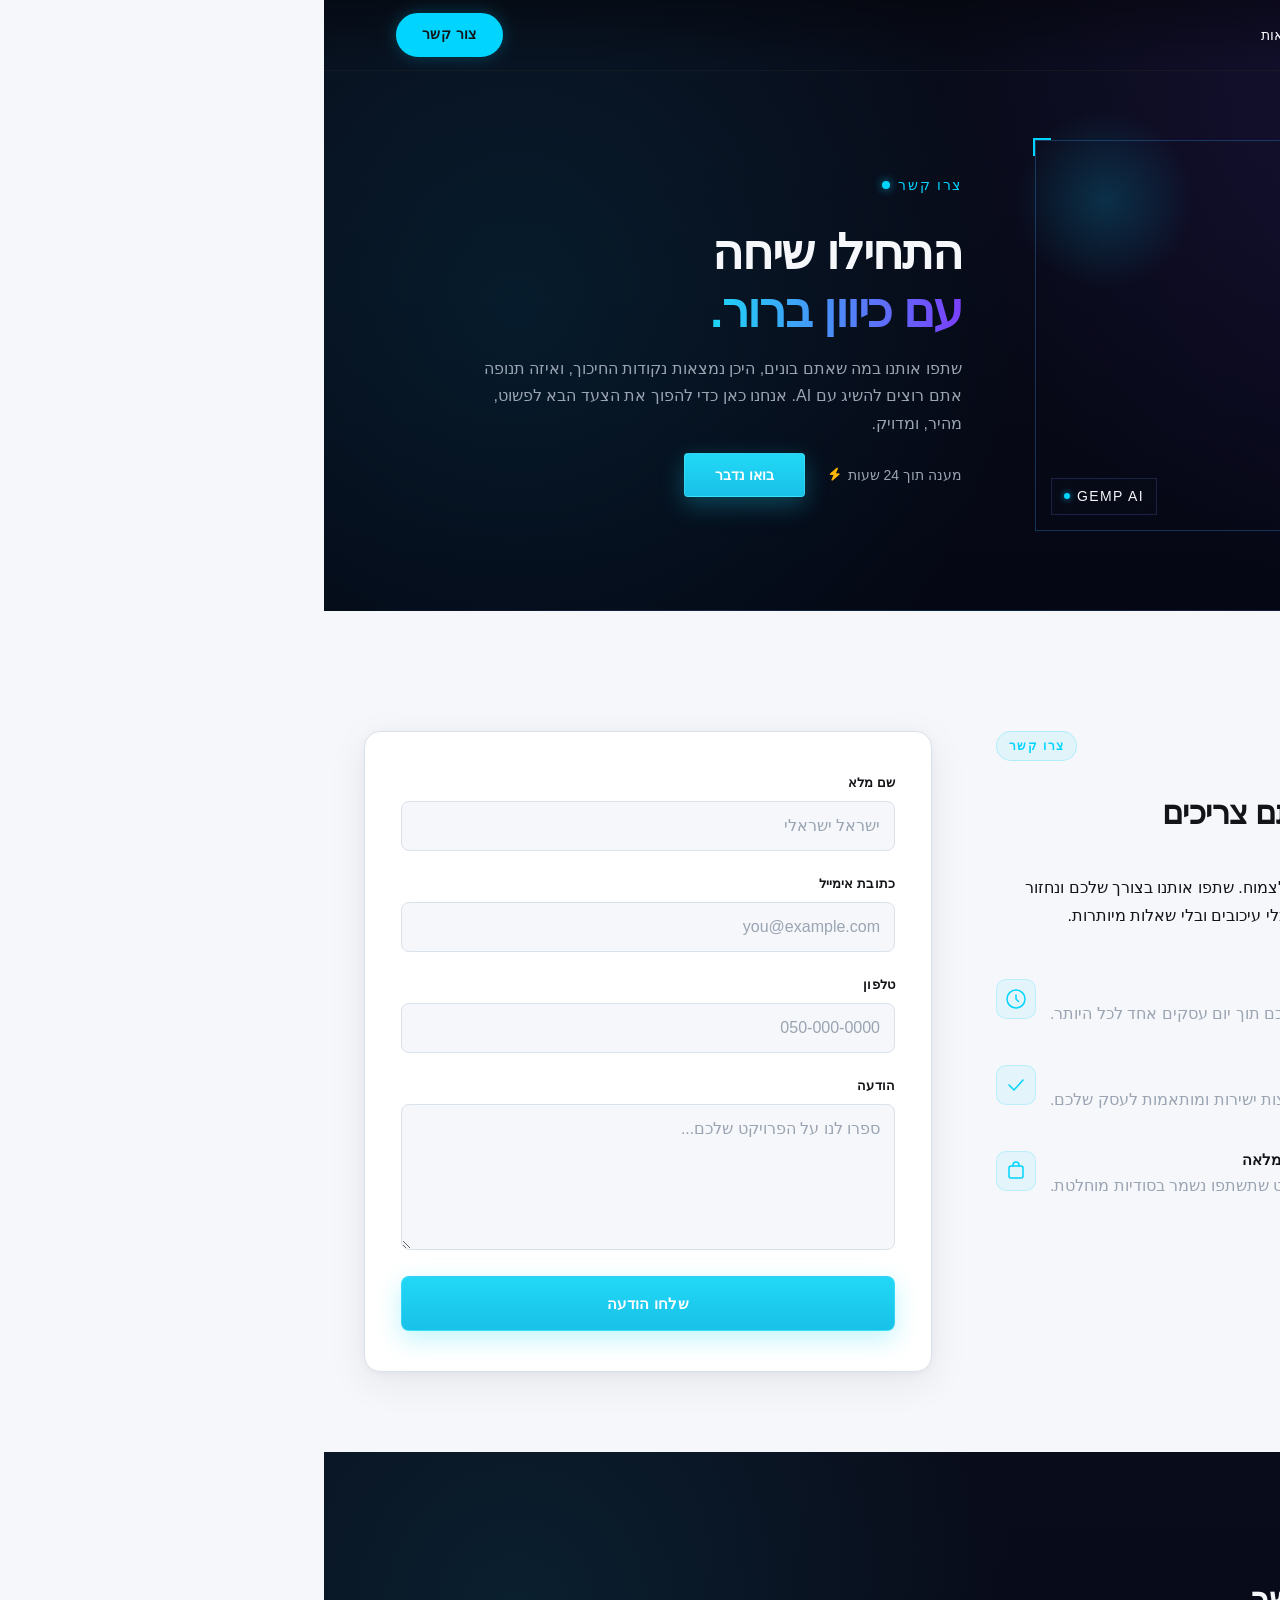
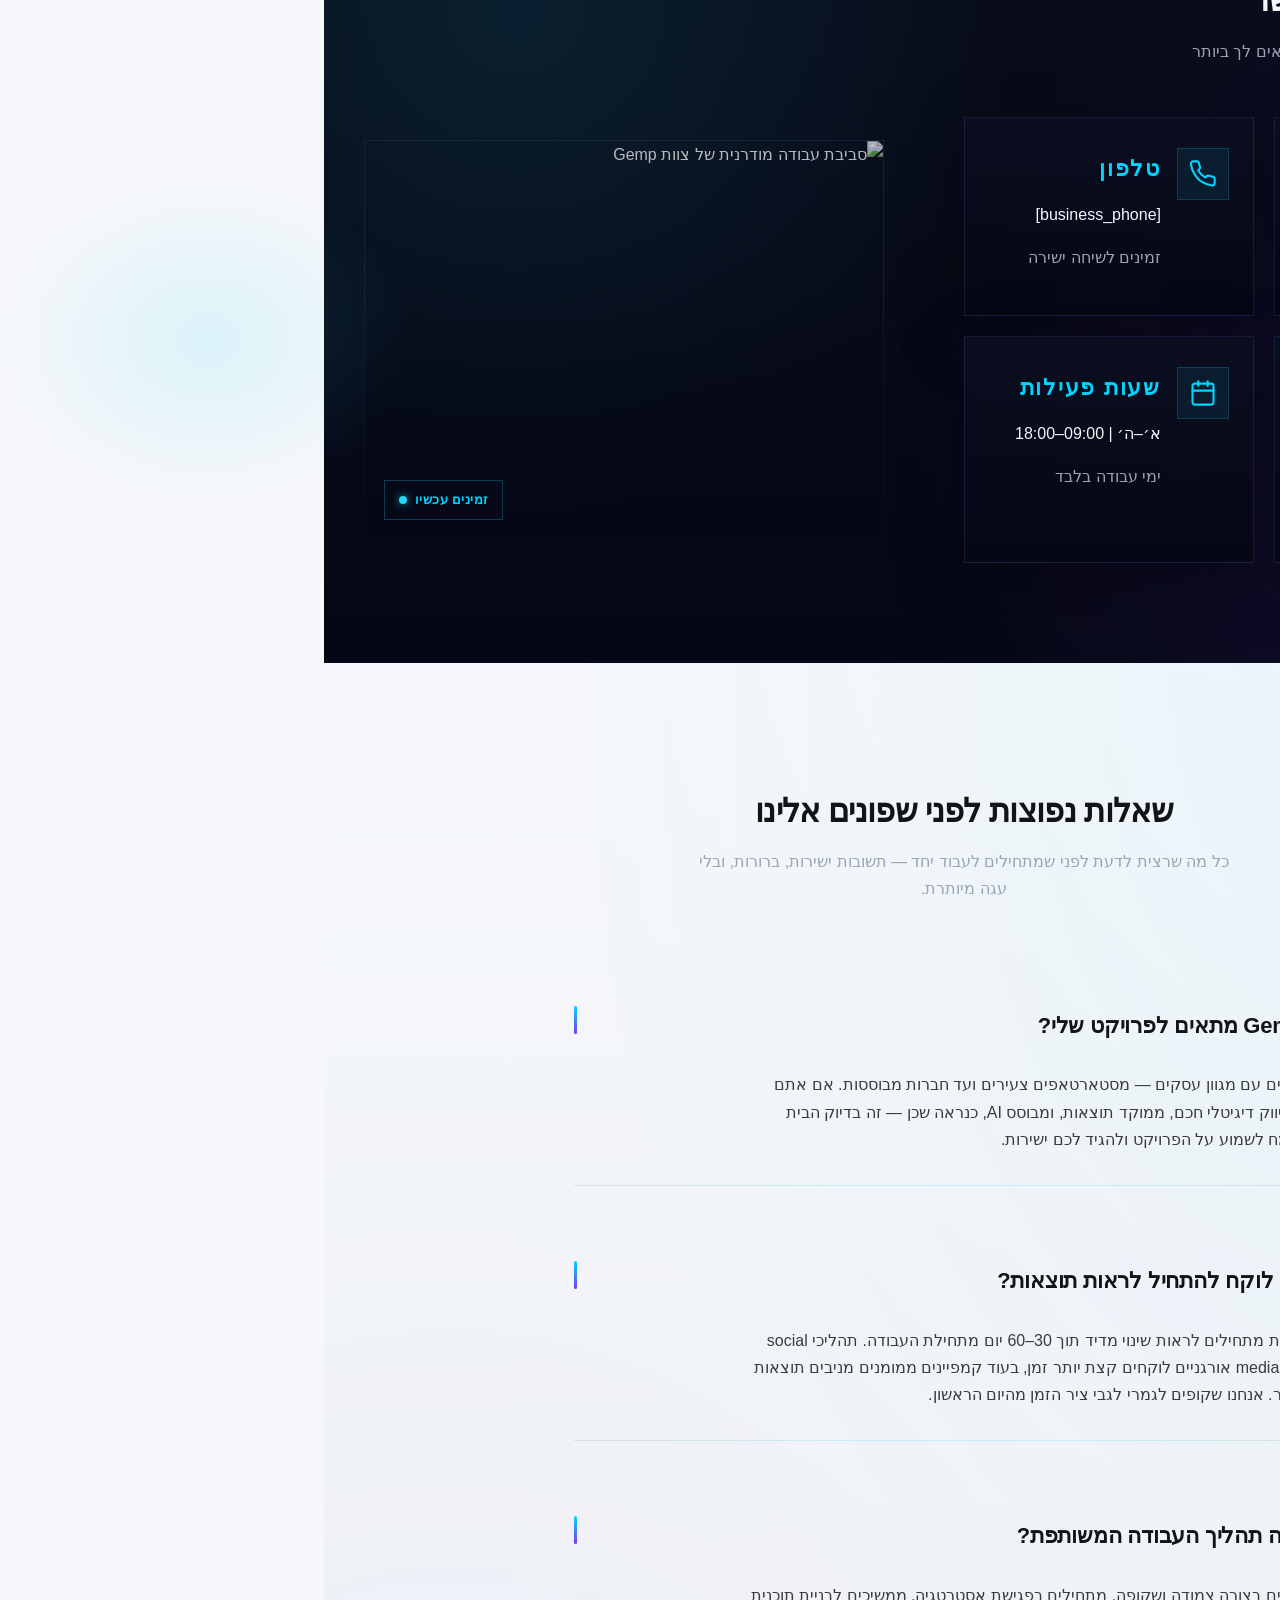
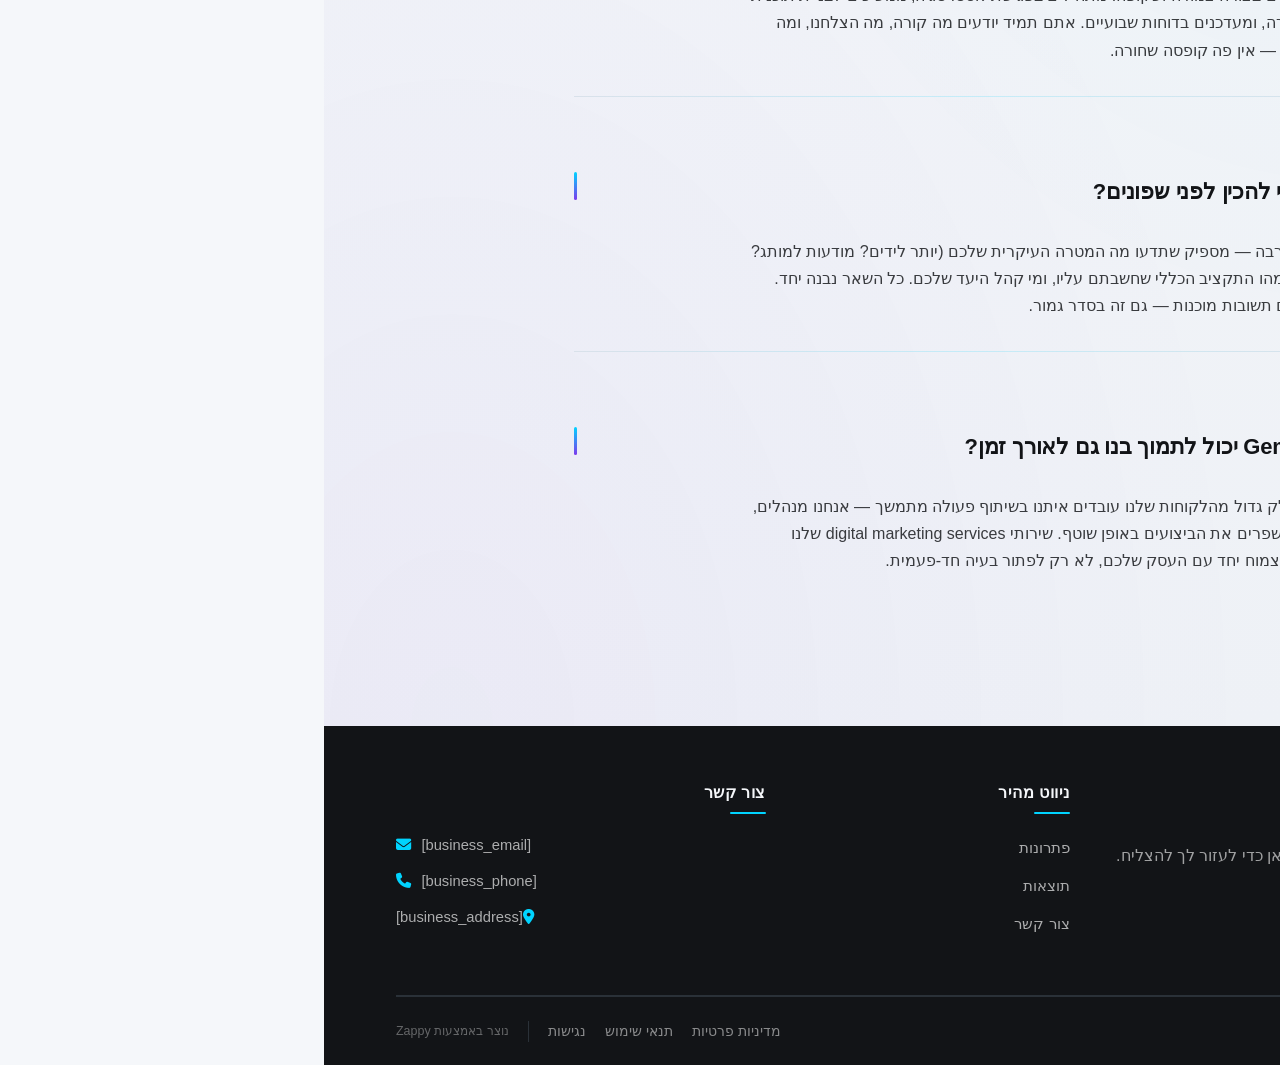
==== contact.html @ b0351bdf "Background sync: Progressive GitHub Sync" ====
<!DOCTYPE html>
<html lang="he" dir="rtl">
<head>
    <meta charset="UTF-8">
    <meta name="viewport" content="width=device-width, initial-scale=1.0">
    <meta name="robots" content="index, follow">
    <title>בוא נבנה את ההצלחה שלך ביחד — Gemp</title>
    <meta name="description" content="מוכן להפוך את העסק שלך למותג מוביל? צוות המומחים של Gemp בתחום ה-digital marketing services מחכה לך. שלח לנו הודעה עכשיו וקבל ייעוץ ראשוני חינם תוך 24 שעות!">
    <meta name="keywords" content="digital marketing services, Gemp, ייעוץ שיווק דיגיטלי, סוכנות שיווק, צור קשר">
    
    <!-- Zappy Analytics -->
<script>
(function() {
  'use strict';
  
  // Configuration
  var config = {
    websiteId: 'f76ef1a0-6484-4970-99b6-32717dad3d3b',
    apiUrl: 'https://api.zappy5.com/api/analytics/track',
    sessionDuration: 30 * 60 * 1000, // 30 minutes
    visitorDuration: 30 * 24 * 60 * 60 * 1000, // 30 days
    trackPageViews: true,
    trackClicks: true,
    trackFormSubmissions: true
  };
  
  // Generate or retrieve persistent visitor ID (30 days)
  function getVisitorId() {
    var visitorKey = 'zappy_visitor_' + config.websiteId;
    var visitor = null;
    
    try {
      visitor = localStorage.getItem(visitorKey);
      if (visitor) {
        var visitorData = JSON.parse(visitor);
        var now = Date.now();
        
        // Check if visitor ID is still valid (30 days)
        if (now - visitorData.created < config.visitorDuration) {
          // Update last seen timestamp
          visitorData.lastSeen = now;
          localStorage.setItem(visitorKey, JSON.stringify(visitorData));
          return visitorData.id;
        }
      }
    } catch (e) {
      console.warn('Zappy Analytics: LocalStorage not available');
    }
    
    // Generate new visitor ID
    var newVisitorId = 'zv_' + Date.now() + '_' + Math.random().toString(36).substr(2, 9);
    
    try {
      localStorage.setItem(visitorKey, JSON.stringify({
        id: newVisitorId,
        created: Date.now(),
        lastSeen: Date.now()
      }));
    } catch (e) {
      // Continue without local storage
    }
    
    return newVisitorId;
  }
  
  // Generate or retrieve session ID (30 minutes)
  function getSessionId() {
    var sessionKey = 'zappy_session_' + config.websiteId;
    var session = null;
    
    try {
      session = sessionStorage.getItem(sessionKey);
      if (session) {
        var sessionData = JSON.parse(session);
        var now = Date.now();
        
        // Check if session is still valid
        if (now - sessionData.timestamp < config.sessionDuration) {
          // Update timestamp
          sessionData.timestamp = now;
          sessionStorage.setItem(sessionKey, JSON.stringify(sessionData));
          return sessionData.id;
        }
      }
    } catch (e) {
      console.warn('Zappy Analytics: SessionStorage not available');
    }
    
    // Generate new session ID
    var newSessionId = 'zs_' + Date.now() + '_' + Math.random().toString(36).substr(2, 9);
    
    try {
      sessionStorage.setItem(sessionKey, JSON.stringify({
        id: newSessionId,
        timestamp: Date.now()
      }));
    } catch (e) {
      // Continue without session storage
    }
    
    return newSessionId;
  }
  
  var visitorId = getVisitorId();
  var sessionId = getSessionId();
  
  // Track an event
  function trackEvent(eventType, data) {
    data = data || {};
    
    var eventData = {
      website_id: config.websiteId,
      event_type: eventType,
      page_path: window.location.pathname,
      referrer: document.referrer || 'direct',
      visitor_id: visitorId,
      session_id: sessionId,
      metadata: data
    };
    
    // Use sendBeacon if available (better for page unload events)
    if (navigator.sendBeacon) {
      var blob = new Blob([JSON.stringify(eventData)], { type: 'application/json' });
      navigator.sendBeacon(config.apiUrl, blob);
    } else {
      // Fallback to fetch
      fetch(config.apiUrl, {
        method: 'POST',
        headers: {
          'Content-Type': 'application/json'
        },
        body: JSON.stringify(eventData),
        keepalive: true
      }).catch(function(error) {
        console.warn('Zappy Analytics: Failed to track event', error);
      });
    }
  }
  
  // Track page view
  if (config.trackPageViews) {
    trackEvent('pageview', {
      title: document.title,
      url: window.location.href
    });
  }
  
  // Track clicks on important elements
  if (config.trackClicks) {
    document.addEventListener('click', function(e) {
      var target = e.target;
      
      // Track button clicks (counted as actions)
      if (target.tagName === 'BUTTON' || target.closest('button')) {
        var button = target.tagName === 'BUTTON' ? target : target.closest('button');
        trackEvent('click', {
          element: 'button',
          text: button.textContent.trim().substring(0, 100),
          id: button.id || null,
          class: button.className || null
        });
      }
      
      // Track link clicks (navigation - not counted as actions)
      else if (target.tagName === 'A' || target.closest('a')) {
        var link = target.tagName === 'A' ? target : target.closest('a');
        trackEvent('navigation', {
          element: 'link',
          text: link.textContent.trim().substring(0, 100),
          href: link.href,
          external: link.hostname !== window.location.hostname
        });
      }
    }, true);
  }
  
  // Track form submissions
  if (config.trackFormSubmissions) {
    document.addEventListener('submit', function(e) {
      var form = e.target;
      
      trackEvent('form_submit', {
        form_id: form.id || null,
        form_name: form.name || null,
        form_action: form.action || null,
        form_method: form.method || 'GET'
      });
    }, true);
  }
  
  // Track time on page (send on page unload)
  var pageLoadTime = Date.now();
  
  window.addEventListener('beforeunload', function() {
    var timeOnPage = Math.floor((Date.now() - pageLoadTime) / 1000); // in seconds
    
    trackEvent('page_unload', {
      time_on_page: timeOnPage,
      page_path: window.location.pathname
    });
  });
  
  // Expose tracking function globally for custom events
  window.zappyAnalytics = {
    track: trackEvent,
    getVisitorId: function() { return visitorId; },
    getSessionId: function() { return sessionId; }
  };
  
})();
</script>
<!-- End Zappy Analytics -->
    <meta property="og:title" content="בוא נבנה את ההצלחה שלך ביחד — Gemp">
  <meta property="og:description" content="מוכן להפוך את העסק שלך למותג מוביל? צוות המומחים של Gemp בתחום ה-digital marketing services מחכה לך. שלח לנו הודעה עכשיו וקבל ייעוץ ראשוני חינם תוך 24 שעות!">
  <meta property="og:type" content="website">
  <meta property="og:locale" content="he_IL">
  
  <meta name="twitter:card" content="summary_large_image">
  <meta name="twitter:title" content="בוא נבנה את ההצלחה שלך ביחד — Gemp">
  <meta name="twitter:description" content="מוכן להפוך את העסק שלך למותג מוביל? צוות המומחים של Gemp בתחום ה-digital marketing services מחכה לך. שלח לנו הודעה עכשיו וקבל ייעוץ ראשוני חינם תוך 24 שעות!">
  
  <link rel="stylesheet" href="https://cdnjs.cloudflare.com/ajax/libs/font-awesome/6.4.0/css/all.min.css">

    <!-- Favicons -->
    <link rel="icon" type="image/x-icon" href="/assets/favicon.ico">
    <link rel="icon" type="image/png" sizes="16x16" href="/assets/favicon-16x16.png">
    <link rel="icon" type="image/png" sizes="32x32" href="/assets/favicon-32x32.png">
    <link rel="icon" type="image/png" sizes="48x48" href="/assets/favicon-48x48.png">
    <link rel="icon" type="image/png" sizes="192x192" href="/assets/favicon-192x192.png">
    <link rel="icon" type="image/png" sizes="512x512" href="/assets/favicon-512x512.png">
    <link rel="apple-touch-icon" href="/assets/apple-touch-icon.png">
    <!-- Cookie Consent -->
    <link rel="stylesheet" href="https://cdn.jsdelivr.net/npm/vanilla-cookieconsent@3/dist/cookieconsent.css" />
    <script src="https://cdn.jsdelivr.net/npm/vanilla-cookieconsent@3/dist/cookieconsent.umd.js"></script>
    <!-- Mickidum Accessibility Toolbar -->
    <script src="https://cdn.jsdelivr.net/gh/mickidum/acc_toolbar/acctoolbar/acctoolbar.min.js"></script>
    <link rel="stylesheet" href="/styles.css">

    <style id="zappy-dropdown-submenu-styles">
      /* ========== DESKTOP DROPDOWN SUBMENU STYLES ========== */
      /* Base styles for dropdown submenus - parent must be positioned */
      .nav-menu li:has(.sub-menu), nav li:has(.sub-menu), .navbar li:has(.sub-menu), #navMenu li:has(.sub-menu) { position: relative; }
      /* Submenu base - hidden by default */
      .nav-menu .sub-menu, nav .sub-menu, .navbar .sub-menu, #navMenu .sub-menu { display: block !important; position: absolute !important; top: 100%; left: 0; min-width: 220px; background: white; border-radius: 8px; box-shadow: 0 8px 25px rgba(0,0,0,0.15); padding: 8px 0; opacity: 0; visibility: hidden; transform: translateY(10px); transition: all 0.3s ease; z-index: 1000; list-style: none; pointer-events: none; }
      /* CRITICAL: Desktop hover styles to show dropdown */
      .nav-menu li:hover > .sub-menu, nav li:hover > .sub-menu, .navbar li:hover > .sub-menu, #navMenu li:hover > .sub-menu { opacity: 1 !important; visibility: visible !important; transform: translateY(0) !important; pointer-events: auto !important; }
      /* Submenu item styling */
      .sub-menu li { list-style: none; margin: 0; padding: 0; }
      .sub-menu a { display: block !important; padding: 10px 16px !important; color: var(--text-dark, #333) !important; font-weight: 500; text-decoration: none; white-space: nowrap; transition: background-color 0.2s; }
      .sub-menu a:hover { background-color: #f5f5f5; }
      /* RTL (Hebrew/Arabic) dropdown positioning */
      [dir="rtl"] .nav-menu .sub-menu, [dir="rtl"] nav .sub-menu, [dir="rtl"] .navbar .sub-menu, html[lang="he"] .nav-menu .sub-menu, html[lang="he"] nav .sub-menu, html[lang="he"] .navbar .sub-menu, html[lang="ar"] .nav-menu .sub-menu, html[lang="ar"] nav .sub-menu, html[lang="ar"] .navbar .sub-menu { left: auto !important; right: 0 !important; }
      /* Hide empty dropdown menus */
      .sub-menu:empty, .sub-menu:not(:has(li:not(.zappy-hidden-menu-item))), .sub-menu:not(:has(li)) { display: none !important; opacity: 0 !important; visibility: hidden !important; pointer-events: none !important; }
      /* Desktop: show submenu on Menu Group hover */
      li:has(.menu-group-title):hover > .sub-menu { opacity: 1 !important; visibility: visible !important; transform: translateY(0) !important; pointer-events: auto !important; }
      /* Menu Group title styling */
      .nav-menu > li > .menu-group-title, #navMenu > li > .menu-group-title { display: inline-block; padding: 0.5rem 1rem; cursor: default; user-select: none; }
      
      /* ========== MOBILE SUBMENU STYLES ========== */
      @media (max-width: 768px) {
        .nav-menu .sub-menu, nav .sub-menu, .navbar .sub-menu, #navMenu .sub-menu { position: static !important; transform: none !important; box-shadow: none !important; background: transparent !important; max-height: 0; overflow: hidden; opacity: 0; visibility: hidden; transition: max-height 0.3s ease, opacity 0.3s ease; padding: 0 !important; border-radius: 0 !important; }
        .sub-menu.mobile-expanded { max-height: 500px !important; opacity: 1 !important; visibility: visible !important; padding: 8px 0 8px 16px !important; }
        [dir="rtl"] .sub-menu.mobile-expanded, html[lang="he"] .sub-menu.mobile-expanded { padding: 8px 16px 8px 0 !important; }
        /* Disable hover behavior on mobile */
        .nav-menu li:hover > .sub-menu, nav li:hover > .sub-menu, .navbar li:hover > .sub-menu, #navMenu li:hover > .sub-menu { opacity: 0; visibility: hidden; pointer-events: none; }
        .nav-menu li > .sub-menu.mobile-expanded, nav li > .sub-menu.mobile-expanded, .navbar li > .sub-menu.mobile-expanded, #navMenu li > .sub-menu.mobile-expanded { opacity: 1 !important; visibility: visible !important; pointer-events: auto !important; }
        .nav-menu li:has(.sub-menu), nav li:has(.sub-menu), .navbar li:has(.sub-menu), #navMenu li:has(.sub-menu) { display: flex !important; flex-wrap: wrap !important; align-items: center !important; position: relative !important; min-height: 44px !important; }
        .nav-menu li:has(.sub-menu) > a, nav li:has(.sub-menu) > a, .navbar li:has(.sub-menu) > a, #navMenu li:has(.sub-menu) > a { flex: 1 !important; min-width: 0 !important; }
        .nav-menu li:has(.sub-menu) > .menu-group-title, nav li:has(.sub-menu) > .menu-group-title, .navbar li:has(.sub-menu) > .menu-group-title, #navMenu li:has(.sub-menu) > .menu-group-title { flex: 1 !important; min-width: 0 !important; padding: 0 !important; line-height: inherit !important; }
        .nav-menu li:has(.sub-menu) > .sub-menu, nav li:has(.sub-menu) > .sub-menu, .navbar li:has(.sub-menu) > .sub-menu, #navMenu li:has(.sub-menu) > .sub-menu { flex-basis: 100% !important; width: 100% !important; }
        .nav-menu li:has(.sub-menu) > a [class*="chevron"], .nav-menu li:has(.sub-menu) > a [class*="arrow"], .nav-menu li:has(.sub-menu) > a .fa-chevron-down, .nav-menu li:has(.sub-menu) > a .fa-angle-down, nav li:has(.sub-menu) > a [class*="chevron"], nav li:has(.sub-menu) > a [class*="arrow"], #navMenu li:has(.sub-menu) > a [class*="chevron"], #navMenu li:has(.sub-menu) > a [class*="arrow"] { display: none !important; visibility: hidden !important; }
        .mobile-submenu-toggle { display: flex !important; align-items: center !important; justify-content: center !important; width: 44px !important; height: auto !important; background: transparent !important; border: none !important; cursor: pointer !important; color: var(--text-light) !important; position: static !important; flex-shrink: 0 !important; align-self: stretch !important; z-index: 2 !important; padding: 0 !important; margin: 0 !important; }
        .mobile-submenu-toggle::after { content: '' !important; width: 0 !important; height: 0 !important; border-left: 6px solid transparent !important; border-right: 6px solid transparent !important; border-top: 7px solid currentColor !important; transition: transform 0.3s ease !important; }
        .mobile-submenu-toggle.expanded::after { transform: rotate(180deg) !important; }
        .sub-menu a { padding: 10px 0 !important; display: block !important; color: var(--text-light) !important; }
        .navbar .sub-menu li a, nav.navbar .sub-menu li a, .zappy-products-dropdown .sub-menu a { color: var(--text-light) !important; }
      }
      @media (min-width: 769px) { .mobile-submenu-toggle { display: none !important; } }
    </style>

    <style id="mobile-lang-menu-deployed-css">
    @media (max-width: 768px) {
      .lang-switcher,
      .nav-cta-container .lang-switcher,
      .nav-container .lang-switcher,
      .navbar .lang-switcher,
      .navbar .nav-cta-container .lang-switcher,
      .nav-icons-left .lang-switcher,
      .nav-ecommerce-icons .lang-switcher { display: none !important; }
      .mobile-lang-menu { width: 100%; border-top: 1px solid rgba(128,128,128,0.2); padding: 8px 0 0 0; margin-top: 8px; }
      .mobile-lang-toggle { display: flex !important; align-items: center; justify-content: space-between; width: 100%; padding: 12px 16px; background: none; border: none; cursor: pointer; font-size: 15px; color: inherit; font-family: inherit; }
      .mobile-lang-toggle::after { content: ''; display: inline-block; width: 8px; height: 8px; border-right: 2px solid currentColor; border-bottom: 2px solid currentColor; transform: rotate(45deg); transition: transform 0.3s ease; margin-left: 8px; }
      .mobile-lang-toggle.expanded::after { transform: rotate(-135deg); }
      .mobile-lang-options { max-height: 0; overflow: hidden; transition: max-height 0.3s ease; }
      .mobile-lang-options.expanded { max-height: 300px; }
      .mobile-lang-option { display: flex !important; align-items: center; gap: 10px; padding: 10px 24px; text-decoration: none; color: inherit; font-size: 14px; font-family: inherit; }
      .mobile-lang-option:hover { background: rgba(128,128,128,0.1); }
      .mobile-lang-option.active { font-weight: 600; opacity: 0.7; pointer-events: none; }
      .mobile-lang-option img { width: 20px; height: 20px; border-radius: 50%; }
    }
    @media (min-width: 769px) {
      .mobile-lang-menu { display: none !important; }
    }
    </style>

    <style id="zappy-widget-visibility">
      #mic-access-tool-general-button, .mic-access-tool-general-button,
      #mic-init-access-tool .mic-access-tool-general-button, #mic-init-access-tool #mic-access-tool-general-button,
      ._access-icon, #mic-access-tool-box, .mic-access-tool-box,
      #mic-init-access-tool #mic-access-tool-box, div[id*="mic-access-tool-box"], ._access-menu {
        display: none !important; visibility: hidden !important; opacity: 0 !important; pointer-events: none !important;
      }
    </style>
</head>
<body>

  <nav class="navbar" dir="rtl">
  <button class="mobile-toggle" id="mobileToggle" aria-label="Menu">
    <svg class="hamburger-icon" width="24" height="24" viewBox="0 0 24 24" fill="none">
      <path d="M3 12h18M3 6h18M3 18h18" stroke="currentColor" stroke-width="2" stroke-linecap="round"></path>
    </svg>
    <svg class="close-icon" width="24" height="24" viewBox="0 0 24 24" fill="none" style="display: none;">
      <path d="M18 6L6 18M6 6l12 12" stroke="currentColor" stroke-width="2" stroke-linecap="round"></path>
    </svg>
  </button>

  <button class="phone-header-btn" data-phone="[business_phone]" aria-label="Call">
    <svg width="20" height="20" viewBox="0 0 24 24" fill="currentColor">
      <path d="M22 16.92v3a2 2 0 0 1-2.18 2 19.79 19.79 0 0 1-8.63-3.07 19.5 19.5 0 0 1-6-6 19.79 19.79 0 0 1-3.07-8.67A2 2 0 0 1 4.11 2h3a2 2 0 0 1 2 1.72 12.84 12.84 0 0 0 .7 2.81 2 2 0 0 1-.45 2.11L8.09 9.91a16 16 0 0 0 6 6l1.27-1.27a2 2 0 0 1 2.11-.45 12.84 12.84 0 0 0 2.81.7A2 2 0 0 1 22 16.92z"></path>
    </svg>
  </button>

  <div class="nav-container">
    <div class="nav-right-group"><div class="nav-brand">
      <a href="/" class="logo-link">
        <img src="/assets/business-logo.webp" alt="Gemp" class="logo" />
      </a>
    </div><ul class="nav-menu" id="navMenu"><li><a href="/solutions">פתרונות</a></li><li><a href="/results">תוצאות</a></li></ul></div>

    

    <div class="nav-cta-container">
      <a href="/contact" class="nav-cta-btn">צור קשר</a>
    </div>
  </div>
</nav>
<script>

// Navbar Mobile Menu Toggle and Contrast Fix
(function() {
  // Use 'load' event instead of 'DOMContentLoaded' to ensure we run AFTER all other scripts
  window.addEventListener('load', function() {
    
    // FIX MOBILE BUTTON CONTRAST
    // Detect navbar background color and apply contrasting color to mobile buttons
    const navbar = document.querySelector('.navbar, nav, header');
    if (!navbar) {
      console.log('[Navbar] Navbar element not found');
      return;
    }
    
    // DECLARE VARIABLES EARLY to avoid Temporal Dead Zone errors
    // These are used in multiple places below
    let mobileToggle = document.getElementById('mobileToggle') ||
                       document.querySelector('.mobile-toggle') ||
                       document.querySelector('.hamburger') ||
                       document.querySelector('.hamburger-menu') ||
                       document.querySelector('.menu-toggle') ||
                       document.querySelector('.burger-menu') ||
                       document.querySelector('[aria-label="Menu"]') ||
                       document.querySelector('[aria-label="תפריט"]');
    
    const phoneBtn = document.querySelector('.phone-header-btn');
    
    const computedStyle = window.getComputedStyle(navbar);
    let bgColor = computedStyle.backgroundColor;
    
    console.log('[Navbar] Initial navbar background:', bgColor);
    
    // Check if background is transparent or rgba with 0 alpha
    const isTransparent = bgColor === 'transparent' || 
                         bgColor === 'rgba(0, 0, 0, 0)' ||
                         (bgColor.startsWith('rgba') && bgColor.includes(', 0)'));
    
    if (isTransparent) {
      // Check for background-image or gradient
      const bgImage = computedStyle.backgroundImage;
      if (bgImage && bgImage !== 'none') {
        console.log('[Navbar] Navbar has background image/gradient, using dark text');
        bgColor = 'rgb(240, 240, 240)'; // Assume light background
      } else {
        // Transparent navbar - check body background
        const bodyBg = window.getComputedStyle(document.body).backgroundColor;
        console.log('[Navbar] Navbar transparent, using body background:', bodyBg);
        bgColor = bodyBg;
      }
    }
    
    // Calculate luminance to determine if background is light or dark
    const rgb = bgColor.match(/\d+/g);
    if (rgb && rgb.length >= 3) {
      const r = parseInt(rgb[0]);
      const g = parseInt(rgb[1]);
      const b = parseInt(rgb[2]);
      const luminance = (0.299 * r + 0.587 * g + 0.114 * b) / 255;
      
      // Mobile button colors are set by Claude's AI-generated CSS (same as .nav-menu a)
      // No dynamic color overrides needed - colors come from the generated navbar CSS
      console.log('[Navbar] Mobile button colors preserved from Claude CSS (luminance:', luminance.toFixed(2) + ')');
      
      // FIX ICON SIZES - Ensure SVGs are properly sized and visible
      // INJECT CRITICAL CSS TO OVERRIDE ANY CONFLICTING RULES
      const criticalCSS = document.createElement('style');
      criticalCSS.id = 'zappy-mobile-nav-fix';
      const htmlLang = document.documentElement.lang || 'en';
      const htmlDir = document.documentElement.dir || 'ltr';
      // Check both dir attribute AND lang for RTL detection
      // dir="rtl" is the most reliable indicator
      const isRTL = htmlDir === 'rtl' || htmlLang === 'he' || htmlLang === 'ar';
      
      criticalCSS.textContent = `
        /* Hide mobile buttons on desktop, show only on mobile */
        @media (min-width: 769px) {
          .mobile-toggle,
          .phone-header-btn {
            display: none !important;
          }
        }
        
        /* Show and position mobile buttons correctly on mobile */
        @media (max-width: 768px) {
          .mobile-toggle,
          .phone-header-btn {
            position: absolute !important;
            top: 50% !important;
            transform: translateY(-50%) !important;
            z-index: 1001 !important;
            display: flex !important;
            align-items: center !important;
            justify-content: center !important;
            width: 36px !important;
            height: 36px !important;
            border-radius: 50% !important;
            border: none !important;
            cursor: pointer !important;
            padding: 6px !important;
            background: none !important;
            color: var(--nav-text, var(--text-light)) !important;
          }
          
          /* LTR positioning (default): hamburger LEFT, phone RIGHT */
          html:not([dir="rtl"]):not([lang="he"]):not([lang="ar"]) .mobile-toggle,
          html[dir="ltr"] .mobile-toggle {
            left: 12px !important;
            right: auto !important;
          }
          html:not([dir="rtl"]):not([lang="he"]):not([lang="ar"]) .phone-header-btn,
          html[dir="ltr"] .phone-header-btn {
            right: 12px !important;
            left: auto !important;
          }
          
          /* RTL positioning: hamburger RIGHT, phone LEFT */
          html[dir="rtl"] .mobile-toggle,
          html[lang="he"] .mobile-toggle,
          html[lang="ar"] .mobile-toggle {
            right: 12px !important;
            left: auto !important;
          }
          html[dir="rtl"] .phone-header-btn,
          html[lang="he"] .phone-header-btn,
          html[lang="ar"] .phone-header-btn {
            left: 12px !important;
            right: auto !important;
          }
          
          /* CRITICAL: Ensure nav-container has min-height on mobile */
          /* All children are positioned absolutely/fixed on mobile, so height:auto collapses to 0 */
          .nav-container {
            min-height: 70px !important;
            position: relative !important;
          }
          
          /* Ensure SVG icons are properly sized and inherit color */
          .mobile-toggle svg,
          .phone-header-btn svg {
            width: 24px !important;
            height: 24px !important;
            /* Don't force display - let JavaScript control hamburger/close toggle */
          }
          
          /* Reset nav-cta-container on mobile - remove desktop box-shadow/padding */
          /* that creates a visible ghost box when CTA button is hidden */
          .nav-cta-container {
            box-shadow: none !important;
            padding: 0 !important;
          }
          
          /* Hide nav-cta-container entirely on mobile when there's no lang-switcher */
          /* (only the CTA button is inside, and it's hidden on mobile) */
          .nav-cta-container:not(:has(.lang-switcher)) {
            display: none !important;
          }
          
          /* CRITICAL: Prevent hero image fade gradient from bleeding over headline text */
          /* The .image-fade-gradient has bottom: -30px (extends below parent) */
          /* On mobile stacked layout, this overlaps the h1 text below the image */
          .hero-image-column {
            overflow: hidden !important;
          }
          .image-fade-gradient {
            bottom: 0 !important;
          }
          
          /* Hide desktop language switcher on mobile - hamburger menu handles it */
          /* High specificity to override stored CSS */
          .lang-switcher,
          .nav-cta-container .lang-switcher,
          .nav-container .lang-switcher,
          .navbar .lang-switcher,
          .navbar .nav-cta-container .lang-switcher {
            display: none !important;
          }
        }
      `;
      
      // Remove existing fix if present and inject new one
      const existing = document.getElementById('zappy-mobile-nav-fix');
      if (existing) existing.remove();
      document.head.appendChild(criticalCSS);
      
      console.log('[Navbar] Critical CSS injected for mobile nav positioning');
      
      // ONLY apply inline positioning styles on mobile viewport
      // On desktop, the CSS handles hiding these buttons with display: none
      // Inline styles were breaking desktop layout by overriding CSS
      const isMobileViewport = window.innerWidth <= 768;
      
      if (mobileToggle) {
        // Icon sizing applies to all viewports for consistency
        const hamburgerIcon = mobileToggle.querySelector('.hamburger-icon');
        const closeIcon = mobileToggle.querySelector('.close-icon');
        
        if (hamburgerIcon) {
          hamburgerIcon.style.setProperty('width', '24px', 'important');
          hamburgerIcon.style.setProperty('height', '24px', 'important');
          hamburgerIcon.style.setProperty('display', 'block', 'important'); // Show hamburger by default
        }
        if (closeIcon) {
          closeIcon.style.setProperty('width', '24px', 'important');
          closeIcon.style.setProperty('height', '24px', 'important');
          closeIcon.style.setProperty('display', 'none', 'important'); // Hide close icon by default
        }
        
        // ONLY set positioning inline styles on mobile
        if (isMobileViewport) {
          mobileToggle.style.setProperty('position', 'absolute', 'important');
          mobileToggle.style.setProperty('top', '50%', 'important');
          mobileToggle.style.setProperty('transform', 'translateY(-50%)', 'important');
          mobileToggle.style.setProperty('z-index', '1001', 'important');
          
          // Clear any inline left/right so CSS can take over based on html[dir]
          mobileToggle.style.removeProperty('left');
          mobileToggle.style.removeProperty('right');
          
          console.log('[Navbar] Mobile toggle positioning applied (mobile viewport)');
        } else {
          // On desktop, clear any positioning styles to let CSS handle it
          mobileToggle.style.removeProperty('position');
          mobileToggle.style.removeProperty('top');
          mobileToggle.style.removeProperty('transform');
          mobileToggle.style.removeProperty('z-index');
          mobileToggle.style.removeProperty('left');
          mobileToggle.style.removeProperty('right');
          console.log('[Navbar] Desktop viewport - cleared mobile toggle inline positioning');
        }
      }
      
      if (phoneBtn) {
        // Icon sizing applies to all viewports
        const phoneIcon = phoneBtn.querySelector('svg');
        if (phoneIcon) {
          phoneIcon.style.width = '24px';
          phoneIcon.style.height = '24px';
          phoneIcon.setAttribute('width', '24');
          phoneIcon.setAttribute('height', '24');
        }
        
        // ONLY set positioning inline styles on mobile
        if (isMobileViewport) {
          phoneBtn.style.setProperty('position', 'absolute', 'important');
          phoneBtn.style.setProperty('top', '50%', 'important');
          phoneBtn.style.setProperty('transform', 'translateY(-50%)', 'important');
          phoneBtn.style.setProperty('z-index', '1001', 'important');
          
          // Clear any inline left/right so CSS can take over based on html[dir]
          phoneBtn.style.removeProperty('left');
          phoneBtn.style.removeProperty('right');
          
          console.log('[Navbar] Phone button positioning applied (mobile viewport)');
        } else {
          // On desktop, clear any positioning styles to let CSS handle it
          phoneBtn.style.removeProperty('position');
          phoneBtn.style.removeProperty('top');
          phoneBtn.style.removeProperty('transform');
          phoneBtn.style.removeProperty('z-index');
          phoneBtn.style.removeProperty('left');
          phoneBtn.style.removeProperty('right');
          console.log('[Navbar] Desktop viewport - cleared phone button inline positioning');
        }
      }
    } else {
      console.log('[Navbar] Could not parse background color:', bgColor);
    }
    
    // MOBILE MENU TOGGLE
    // Re-query in case DOM changed (mobileToggle already declared at top of function)
    mobileToggle = document.getElementById('mobileToggle') ||
                   document.querySelector('.mobile-toggle') ||
                   document.querySelector('.hamburger') ||
                   document.querySelector('.hamburger-menu') ||
                   document.querySelector('.menu-toggle') ||
                   document.querySelector('.burger-menu') ||
                   document.querySelector('[aria-label="Menu"]') ||
                   document.querySelector('[aria-label="תפריט"]');
    
    // EXPANDED SEARCH: Find nav menu by ID or class
    const navMenu = document.getElementById('navMenu') ||
                  document.querySelector('.nav-menu') ||
                  document.querySelector('.nav-links') ||
                  document.querySelector('nav ul:not(.submenu)');
    
    if (!mobileToggle || !navMenu) {
      console.log('[Navbar] Mobile toggle or menu not found:', { toggle: !!mobileToggle, menu: !!navMenu });
      return;
    }
    
    // Ensure navMenu has ID for CSS targeting
    if (!navMenu.id) {
      navMenu.id = 'navMenu';
    }
    
    console.log('[Navbar] Initializing mobile menu...');
    
    // Remove any existing event listeners by cloning the button
    const newToggle = mobileToggle.cloneNode(true);
    mobileToggle.parentNode.replaceChild(newToggle, mobileToggle);
    
    // Toggle menu on button click - use newToggle now
    newToggle.addEventListener('click', function(e) {
      e.preventDefault();
      e.stopPropagation();
      
      const hamburgerIcon = this.querySelector('.hamburger-icon');
      const closeIcon = this.querySelector('.close-icon');
      const isActive = navMenu.classList.contains('active');
      
      if (isActive) {
        // Close menu
        navMenu.classList.remove('active');
        if (hamburgerIcon) hamburgerIcon.style.setProperty('display', 'block', 'important');
        if (closeIcon) closeIcon.style.setProperty('display', 'none', 'important');
        document.body.style.overflow = '';
        console.log('[Navbar] Menu closed');
      } else {
        // Open menu
        navMenu.classList.add('active');
        if (hamburgerIcon) hamburgerIcon.style.setProperty('display', 'none', 'important');
        if (closeIcon) closeIcon.style.setProperty('display', 'block', 'important');
        document.body.style.overflow = 'hidden';
        console.log('[Navbar] Menu opened');
      }
    });
    
    // Close menu when clicking nav links (but NOT dropdown toggles)
    const navLinks = navMenu.querySelectorAll('a');
    navLinks.forEach(function(link) {
      link.addEventListener('click', function() {
        // Don't close if it's a dropdown child (unless it's a real navigation link)
        if (this.getAttribute('href') === '#') return;
        
        const hamburgerIcon = newToggle.querySelector('.hamburger-icon');
        const closeIcon = newToggle.querySelector('.close-icon');
        
        navMenu.classList.remove('active');
        if (hamburgerIcon) hamburgerIcon.style.setProperty('display', 'block', 'important');
        if (closeIcon) closeIcon.style.setProperty('display', 'none', 'important');
        document.body.style.overflow = '';
        console.log('[Navbar] Menu closed (link clicked)');
      });
    });
    
    // DROPDOWN MENU TOGGLE (for mobile and touch devices)
    var dropdownToggles = navMenu.querySelectorAll('.dropdown-toggle');
    dropdownToggles.forEach(function(toggle) {
      toggle.addEventListener('click', function(e) {
        e.preventDefault();
        e.stopPropagation();
        var parent = this.closest('.nav-dropdown');
        if (!parent) return;
        
        // Close other open dropdowns at the same level
        var siblings = parent.parentNode.querySelectorAll('.nav-dropdown.open');
        siblings.forEach(function(sib) {
          if (sib !== parent) sib.classList.remove('open');
        });
        
        parent.classList.toggle('open');
        console.log('[Navbar] Dropdown toggled:', parent.classList.contains('open') ? 'open' : 'closed');
      });
    });
    
    // Close dropdowns when clicking outside
    document.addEventListener('click', function(e) {
      if (!e.target.closest('.nav-dropdown')) {
        var openDropdowns = document.querySelectorAll('.nav-dropdown.open');
        openDropdowns.forEach(function(dd) { dd.classList.remove('open'); });
      }
    });
    
    console.log('[Navbar] Dropdown handlers initialized for ' + dropdownToggles.length + ' dropdowns');
    
    // Phone button functionality (phoneBtn already declared at top of function)
    if (phoneBtn) {
      phoneBtn.addEventListener('click', function() {
        // Get phone number from placeholder in page or use default
        const phoneLinks = document.querySelectorAll('a[href^="tel:"]');
        const phoneNumber = phoneLinks.length > 0 
          ? phoneLinks[0].getAttribute('href').replace('tel:', '')
          : '[business_phone]';
        
        window.location.href = 'tel:' + phoneNumber;
        console.log('[Navbar] Phone button clicked');
      });
    }
    
    console.log('[Navbar] Mobile menu initialized successfully');
    
    // === WHATSAPP BUTTON VISIBILITY FIX ===
    // Ensure WhatsApp floating button is hidden on desktop and visible on mobile
    // IMPORTANT: Only target the floating button by its class, NOT generic wa.me links
    const handleWhatsAppVisibility = function() {
      const whatsappBtn = document.querySelector('.whatsapp-float');
      if (whatsappBtn) {
        const isDesktop = window.innerWidth >= 769;
        if (isDesktop) {
          whatsappBtn.style.setProperty('display', 'none', 'important');
          whatsappBtn.style.setProperty('visibility', 'hidden', 'important');
          whatsappBtn.style.setProperty('opacity', '0', 'important');
          whatsappBtn.style.setProperty('pointer-events', 'none', 'important');
          console.log('[WhatsApp] Button hidden on desktop');
        } else {
          whatsappBtn.style.removeProperty('display');
          whatsappBtn.style.removeProperty('visibility');
          whatsappBtn.style.removeProperty('opacity');
          whatsappBtn.style.removeProperty('pointer-events');
          console.log('[WhatsApp] Button visible on mobile');
        }
      }
    };
    
    // Run on load
    handleWhatsAppVisibility();
    
    // Run on resize with debouncing
    let resizeTimer;
    window.addEventListener('resize', function() {
      clearTimeout(resizeTimer);
      resizeTimer = setTimeout(handleWhatsAppVisibility, 100);
    });
  });
})();

</script>
  
  <main>
    <section class="contact-intro-section" data-layout-spec="צור קשר-intro" dir="rtl">
  <div class="contact-intro-container">
    <!-- Text Column (RIGHT in RTL) -->
    <div class="contact-intro-text">
      <div class="contact-intro-label">
        <span class="label-dot"></span>
        <small>צרו קשר</small>
      </div>
      <h1 class="contact-intro-heading">התחילו שיחה<br><span class="heading-accent">עם כיוון ברור.</span></h1>
      <p class="contact-intro-body">שתפו אותנו במה שאתם בונים, היכן נמצאות נקודות החיכוך, ואיזה תנופה אתם רוצים להשיג עם AI. אנחנו כאן כדי להפוך את הצעד הבא לפשוט, מהיר, ומדויק.</p>
      <div class="contact-intro-cta-row">
        <a href="#contact-form" class="btn-primary contact-intro-btn">בואו נדבר</a>
        <div class="contact-intro-meta">
          <span class="meta-icon"><i class="fas fa-bolt"></i></span>
          <small>מענה תוך 24 שעות</small>
        </div>
      </div>
    </div>
    <!-- Image Column (LEFT in RTL) -->
    <div class="contact-intro-visual">
      <div class="visual-frame">
        <div class="visual-glow-top"></div>
        <div class="visual-glow-bottom"></div>
        <img data-placeholder="contact-intro-image-1" data-context="Abstract dark technical line-art composition for an AI marketing agency contact page. Dark near-black background with fine cyan and violet geometric circuit-board lines, node points, and data flow paths. Minimalist, elegant, and technical. Subtle glow effects in cyan (#00D4FF) and violet (#7C3AED). No people, no text. Cinematic and premium mood." width="560" height="420" src="/assets/site-contact-intro-image-1.webp" alt="ויזואליה טכנית אלגנטית של ממשק AI" class="contact-intro-img">
        <div class="visual-border-overlay"></div>
        <div class="visual-corner visual-corner--tl"></div>
        <div class="visual-corner visual-corner--br"></div>
        <div class="visual-tag">
          <span class="tag-dot"></span>
          <small>Gemp AI</small>
        </div>
      </div>
    </div>
  </div>
  <!-- Subtle bottom grid line -->
  <div class="contact-intro-grid-line" aria-hidden="true"></div>
</section>

<section class="contact-contact-form-section" data-layout-spec="צור קשר-contact-form" dir="rtl">
  <div class="contact-contact-form-container">

    <!-- START column: copy -->
    <div class="contact-copy-col">
      <span class="contact-label">צרו קשר</span>
      <h2 class="contact-heading">ספרו ל-Gemp מה אתם צריכים</h2>
      <p class="contact-intro">אנחנו כאן כדי לעזור לכם לצמוח. שתפו אותנו בצורך שלכם ונחזור אליכם עם הכיוון הנכון — בלי עיכובים ובלי שאלות מיותרות.</p>

      <ul class="contact-expectations">
        <li class="contact-expectation-item">
          <span class="contact-expectation-icon" aria-hidden="true">
            <svg width="20" height="20" viewBox="0 0 20 20" fill="none" xmlns="http://www.w3.org/2000/svg" data-element-type="icon" data-icon-type="svg">
              <circle cx="10" cy="10" r="9" stroke="currentColor" stroke-width="1.5"></circle>
              <path d="M10 6v4l2.5 2.5" stroke="currentColor" stroke-width="1.5" stroke-linecap="round" stroke-linejoin="round"></path>
            </svg>
          </span>
          <div class="contact-expectation-text">
            <strong>מענה מהיר</strong>
            <p>חוזרים אליכם תוך יום עסקים אחד לכל היותר.</p>
          </div>
        </li>
        <li class="contact-expectation-item">
          <span class="contact-expectation-icon" aria-hidden="true">
            <svg width="20" height="20" viewBox="0 0 20 20" fill="none" xmlns="http://www.w3.org/2000/svg" data-element-type="icon" data-icon-type="svg">
              <path d="M3 10l5 5L17 5" stroke="currentColor" stroke-width="1.5" stroke-linecap="round" stroke-linejoin="round"></path>
            </svg>
          </span>
          <div class="contact-expectation-text">
            <strong>ייעוץ מעשי</strong>
            <p>מקבלים המלצות ישירות ומותאמות לעסק שלכם.</p>
          </div>
        </li>
        <li class="contact-expectation-item">
          <span class="contact-expectation-icon" aria-hidden="true">
            <svg width="20" height="20" viewBox="0 0 20 20" fill="none" xmlns="http://www.w3.org/2000/svg" data-element-type="icon" data-icon-type="svg">
              <rect x="3" y="5" width="14" height="12" rx="2" stroke="currentColor" stroke-width="1.5"></rect>
              <path d="M7 5V4a3 3 0 016 0v1" stroke="currentColor" stroke-width="1.5" stroke-linecap="round"></path>
            </svg>
          </span>
          <div class="contact-expectation-text">
            <strong>סודיות מלאה</strong>
            <p>כל פרט שתשתפו נשמר בסודיות מוחלטת.</p>
          </div>
        </li>
      </ul>
    </div>

    <!-- END column: form -->
    <div class="contact-form-col">
      <div class="contact-form-card">
        <form class="contact-form" novalidate="">

          <div class="contact-field-group">
            <label for="cf-name" class="contact-field-label">שם מלא</label>
            <input type="text" id="cf-name" name="name" class="contact-field-input" placeholder="ישראל ישראלי" autocomplete="name">
          </div>

          <div class="contact-field-group">
            <label for="cf-email" class="contact-field-label">כתובת אימייל</label>
            <input type="email" id="cf-email" name="email" class="contact-field-input" placeholder="you@example.com" autocomplete="email">
          </div>

          <div class="contact-field-group">
            <label for="cf-phone" class="contact-field-label">טלפון</label>
            <input type="tel" id="cf-phone" name="phone" class="contact-field-input" placeholder="050-000-0000" autocomplete="tel">
          </div>

          <div class="contact-field-group">
            <label for="cf-message" class="contact-field-label">הודעה</label>
            <textarea id="cf-message" name="message" class="contact-field-input contact-field-textarea" placeholder="ספרו לנו על הפרויקט שלכם..." rows="5"></textarea>
          </div>

          <button type="submit" class="contact-submit-btn btn-primary">שלחו הודעה</button>

        </form>
      </div>
    </div>

  </div>
</section>

<section class="contact-details-section" data-layout-spec="צור קשר-details" dir="rtl">
  <div class="contact-details-container">
    <div class="contact-details-header">
      <h2 class="contact-details-title">דרכים ישירות ליצור קשר</h2>
      <p class="contact-details-subtitle">אנחנו כאן בשבילך — בחר את הערוץ המתאים לך ביותר</p>
    </div>

    <div class="contact-details-layout">
      <div class="contact-cards-grid">

        <article class="contact-card">
          <div class="contact-card-icon-wrap">
            <svg data-element-type="icon" data-icon-type="svg" xmlns="http://www.w3.org/2000/svg" width="28" height="28" viewBox="0 0 24 24" fill="none" stroke="currentColor" stroke-width="1.8" stroke-linecap="round" stroke-linejoin="round" aria-hidden="true">
              <rect x="2" y="4" width="20" height="16" rx="2"></rect>
              <path d="M22 7l-8.97 5.7a1.94 1.94 0 0 1-2.06 0L2 7"></path>
            </svg>
          </div>
          <div class="contact-card-body">
            <h3 class="contact-card-label">דוא"ל</h3>
            <p class="contact-card-value">[business_email]</p>
            <p class="contact-card-note">שלח לנו הודעה בכל עת</p>
          </div>
        </article>

        <article class="contact-card">
          <div class="contact-card-icon-wrap">
            <svg data-element-type="icon" data-icon-type="svg" xmlns="http://www.w3.org/2000/svg" width="28" height="28" viewBox="0 0 24 24" fill="none" stroke="currentColor" stroke-width="1.8" stroke-linecap="round" stroke-linejoin="round" aria-hidden="true">
              <path d="M22 16.92v3a2 2 0 0 1-2.18 2 19.79 19.79 0 0 1-8.63-3.07A19.5 19.5 0 0 1 4.69 12a19.79 19.79 0 0 1-3.07-8.67A2 2 0 0 1 3.6 1.18h3a2 2 0 0 1 2 1.72c.127.96.361 1.903.7 2.81a2 2 0 0 1-.45 2.11L7.91 8.91a16 16 0 0 0 6.1 6.1l.99-.99a2 2 0 0 1 2.11-.45c.907.339 1.85.573 2.81.7A2 2 0 0 1 22 16.92z"></path>
            </svg>
          </div>
          <div class="contact-card-body">
            <h3 class="contact-card-label">טלפון</h3>
            <p class="contact-card-value">[business_phone]</p>
            <p class="contact-card-note">זמינים לשיחה ישירה</p>
          </div>
        </article>

        <article class="contact-card">
          <div class="contact-card-icon-wrap">
            <svg data-element-type="icon" data-icon-type="svg" xmlns="http://www.w3.org/2000/svg" width="28" height="28" viewBox="0 0 24 24" fill="none" stroke="currentColor" stroke-width="1.8" stroke-linecap="round" stroke-linejoin="round" aria-hidden="true">
              <circle cx="12" cy="12" r="10"></circle>
              <polyline points="12 6 12 12 16 14"></polyline>
            </svg>
          </div>
          <div class="contact-card-body">
            <h3 class="contact-card-label">זמן תגובה</h3>
            <p class="contact-card-value">עד 24 שעות</p>
            <p class="contact-card-note">נחזור אליך בהקדם האפשרי</p>
          </div>
        </article>

        <article class="contact-card">
          <div class="contact-card-icon-wrap">
            <svg data-element-type="icon" data-icon-type="svg" xmlns="http://www.w3.org/2000/svg" width="28" height="28" viewBox="0 0 24 24" fill="none" stroke="currentColor" stroke-width="1.8" stroke-linecap="round" stroke-linejoin="round" aria-hidden="true">
              <rect x="3" y="4" width="18" height="18" rx="2" ry="2"></rect>
              <line x1="16" y1="2" x2="16" y2="6"></line>
              <line x1="8" y1="2" x2="8" y2="6"></line>
              <line x1="3" y1="10" x2="21" y2="10"></line>
            </svg>
          </div>
          <div class="contact-card-body">
            <h3 class="contact-card-label">שעות פעילות</h3>
            <p class="contact-card-value">א׳–ה׳ | 09:00–18:00</p>
            <p class="contact-card-note">ימי עבודה בלבד</p>
          </div>
        </article>

      </div>

      <div class="contact-details-image-wrap">
        <div class="contact-image-glow"></div>
        <img data-placeholder="contact-details-image-1" data-context="A modern dark high-tech workspace environment with multiple screens showing AI marketing dashboards, deep blue and purple ambient lighting, sleek desk setup, cinematic atmosphere, professional team environment for a digital marketing agency" width="600" height="400" src="/assets/site-contact-details-image-1.webp" alt="סביבת עבודה מודרנית של צוות Gemp" class="contact-workspace-img">
        <div class="contact-image-overlay"></div>
        <div class="contact-image-badge">
          <span class="badge-dot"></span>
          <span class="badge-text">זמינים עכשיו</span>
        </div>
      </div>
    </div>

  </div>
</section>

<section class="contact-faq-section" data-layout-spec="צור קשר-faq" dir="rtl">
  <div class="contact-faq-container">
    <div class="contact-faq-header">
      <h2 class="contact-faq-title">שאלות נפוצות לפני שפונים אלינו</h2>
      <p class="contact-faq-subtitle">כל מה שרצית לדעת לפני שמתחילים לעבוד יחד — תשובות ישירות, ברורות, ובלי עגה מיותרת.</p>
    </div>
    <div class="contact-faq-list">
      <article class="contact-faq-item">
        <div class="contact-faq-question-row">
          <span class="contact-faq-accent-line" aria-hidden="true"></span>
          <h3 class="contact-faq-question">האם Gemp מתאים לפרויקט שלי?</h3>
        </div>
        <p class="contact-faq-answer">אנחנו עובדים עם מגוון עסקים — מסטארטאפים צעירים ועד חברות מבוססות. אם אתם מחפשים שיווק דיגיטלי חכם, ממוקד תוצאות, ומבוסס AI, כנראה שכן — זה בדיוק הבית שלכם. נשמח לשמוע על הפרויקט ולהגיד לכם ישירות.</p>
        <div class="contact-faq-separator" aria-hidden="true"></div>
      </article>
      <article class="contact-faq-item">
        <div class="contact-faq-question-row">
          <span class="contact-faq-accent-line" aria-hidden="true"></span>
          <h3 class="contact-faq-question">כמה זמן לוקח להתחיל לראות תוצאות?</h3>
        </div>
        <p class="contact-faq-answer">רוב הלקוחות מתחילים לראות שינוי מדיד תוך 30–60 יום מתחילת העבודה. תהליכי social media marketing אורגניים לוקחים קצת יותר זמן, בעוד קמפיינים ממומנים מניבים תוצאות מהירות יותר. אנחנו שקופים לגמרי לגבי ציר הזמן מהיום הראשון.</p>
        <div class="contact-faq-separator" aria-hidden="true"></div>
      </article>
      <article class="contact-faq-item">
        <div class="contact-faq-question-row">
          <span class="contact-faq-accent-line" aria-hidden="true"></span>
          <h3 class="contact-faq-question">איך נראה תהליך העבודה המשותפת?</h3>
        </div>
        <p class="contact-faq-answer">אנחנו עובדים בצורה צמודה ושקופה. מתחילים בפגישת אסטרטגיה, ממשיכים לבניית תוכנית פעולה ברורה, ומעדכנים בדוחות שבועיים. אתם תמיד יודעים מה קורה, מה הצלחנו, ומה השלב הבא — אין פה קופסה שחורה.</p>
        <div class="contact-faq-separator" aria-hidden="true"></div>
      </article>
      <article class="contact-faq-item">
        <div class="contact-faq-question-row">
          <span class="contact-faq-accent-line" aria-hidden="true"></span>
          <h3 class="contact-faq-question">מה כדאי להכין לפני שפונים?</h3>
        </div>
        <p class="contact-faq-answer">לא צריך הרבה — מספיק שתדעו מה המטרה העיקרית שלכם (יותר לידים? מודעות למותג? מכירות?), מהו התקציב הכללי שחשבתם עליו, ומי קהל היעד שלכם. כל השאר נבנה יחד. אם אין לכם תשובות מוכנות — גם זה בסדר גמור.</p>
        <div class="contact-faq-separator" aria-hidden="true"></div>
      </article>
      <article class="contact-faq-item">
        <div class="contact-faq-question-row">
          <span class="contact-faq-accent-line" aria-hidden="true"></span>
          <h3 class="contact-faq-question">האם Gemp יכול לתמוך בנו גם לאורך זמן?</h3>
        </div>
        <p class="contact-faq-answer">בהחלט. חלק גדול מהלקוחות שלנו עובדים איתנו בשיתוף פעולה מתמשך — אנחנו מנהלים, מייעלים ומשפרים את הביצועים באופן שוטף. שירותי digital marketing services שלנו מתוכננים לצמוח יחד עם העסק שלכם, לא רק לפתור בעיה חד-פעמית.</p>
      </article>
    </div>
  </div>
</section>
  </main>
  
  <footer class="site-footer"><div class="footer-container"><div class="footer-top"><div class="footer-col footer-brand"><img src="/assets/business-logo.webp" alt="Gemp" class="logo" /><p class="footer-tagline">פתרונות מקצועיים לכל צורך. אנחנו כאן כדי לעזור לך להצליח.</p><div class="footer-social"><a href="[facebook_handle]" aria-label="Facebook"><i class="fab fa-facebook-f"></i></a><a href="[instagram_handle]" aria-label="Instagram"><i class="fab fa-instagram"></i></a><a href="[whatsapp_handle]" aria-label="WhatsApp"><i class="fab fa-whatsapp"></i></a></div></div><div class="footer-col footer-links"><h4 class="footer-heading">ניווט מהיר</h4><ul><li><a href="/solutions">פתרונות</a></li><li><a href="/results">תוצאות</a></li><li><a href="/contact">צור קשר</a></li></ul></div><div class="footer-col footer-contact"><h4 class="footer-heading">צור קשר</h4><ul class="contact-list"><li><i class="fas fa-envelope"></i><a href="mailto:[business_email]">[business_email]</a></li><li><i class="fas fa-phone"></i><a href="tel:[business_phone]">[business_phone]</a></li><li><a href="/"><i class="fas fa-map-marker-alt"></i><span>[business_address]</span></a></li></ul></div></div><div class="footer-bottom"><div class="footer-copyright">© 2026 Gemp. כל הזכויות שמורות.</div><div class="footer-legal"><a href="/privacy">מדיניות פרטיות</a><a href="/terms">תנאי שימוש</a><a href="/accessibility">נגישות</a><a href="https://zappy5.com" target="_blank" class="zappy-attribution">נוצר באמצעות Zappy</a></div></div></div></footer>
  
  <a href="https://wa.me/[whatsapp_handle]" class="whatsapp-float" aria-label="WhatsApp">
    <i class="fab fa-whatsapp"></i>
  </a>
  
  <div data-integration="accessibility:toolbar"></div>

    <script src="/script.js"></script>

    <script id="zappy-mobile-submenu-script">
    (function() {
      function initMobileSubmenuToggles() {
        if (window.innerWidth > 768) {
          document.querySelectorAll('.mobile-submenu-toggle').forEach(function(btn) { btn.remove(); });
          document.querySelectorAll('.sub-menu.mobile-expanded').forEach(function(menu) { menu.classList.remove('mobile-expanded'); });
          return;
        }
        var items = document.querySelectorAll('.nav-menu li:has(.sub-menu), nav li:has(.sub-menu), .navbar li:has(.sub-menu), #navMenu li:has(.sub-menu)');
        items.forEach(function(li) {
          if (li.querySelector('.mobile-submenu-toggle')) return;
          var submenu = li.querySelector('.sub-menu');
          var parentLink = li.querySelector(':scope > a');
          if (!submenu || !parentLink) return;
          var toggleBtn = document.createElement('button');
          toggleBtn.className = 'mobile-submenu-toggle';
          toggleBtn.setAttribute('aria-label', 'Toggle submenu');
          toggleBtn.setAttribute('type', 'button');
          parentLink.insertAdjacentElement('afterend', toggleBtn);
          toggleBtn.addEventListener('click', function(e) {
            e.preventDefault(); e.stopPropagation();
            document.querySelectorAll('.sub-menu.mobile-expanded').forEach(function(menu) {
              if (menu !== submenu) { menu.classList.remove('mobile-expanded'); var t = menu.parentElement.querySelector('.mobile-submenu-toggle'); if(t) t.classList.remove('expanded'); }
            });
            submenu.classList.toggle('mobile-expanded');
            toggleBtn.classList.toggle('expanded');
          });
        });
      }
      if (document.readyState === 'loading') { document.addEventListener('DOMContentLoaded', initMobileSubmenuToggles); }
      else { initMobileSubmenuToggles(); }
      var resizeTimer; window.addEventListener('resize', function() { clearTimeout(resizeTimer); resizeTimer = setTimeout(initMobileSubmenuToggles, 250); });
      // Re-initialize when mobile menu becomes visible (MutationObserver)
      var observer = new MutationObserver(function(mutations) {
        mutations.forEach(function(mutation) {
          if (mutation.type === 'attributes') {
            var target = mutation.target;
            if (target.classList && (target.classList.contains('active') || target.classList.contains('open'))) {
              setTimeout(initMobileSubmenuToggles, 100);
            }
          }
        });
      });
      setTimeout(function() {
        document.querySelectorAll('.mobile-menu, .nav-menu, #navMenu, nav').forEach(function(menu) {
          observer.observe(menu, { attributes: true, attributeFilter: ['class', 'style'] });
        });
      }, 500);
    })();
    </script>

    <script id="zappy-navbar-scroll-effect">
    (function(){
      var nb=document.querySelector('nav.navbar,.navbar:not(.zappy-catalog-menu)');
      var cm=document.querySelector('.zappy-catalog-menu,#zappy-catalog-menu');
      if(!nb)return;
      var fb='rgba(18,20,23,0.85)';
      var th=60;
      var rs=getComputedStyle(document.documentElement);
      var td=rs.getPropertyValue('--text-dark').trim()||'#1a1a1a';
      var tl=rs.getPropertyValue('--text-light').trim()||'#ffffff';
      var st=false?td:tl;
      nb.style.transition='background 0.3s ease,backdrop-filter 0.3s ease,-webkit-backdrop-filter 0.3s ease,box-shadow 0.3s ease';
      if(cm)cm.style.transition='background 0.3s ease,backdrop-filter 0.3s ease,-webkit-backdrop-filter 0.3s ease';
      var neSel='a,.navbar-brand,.navbar-brand a,.dropdown-toggle,.mobile-toggle,.phone-header-btn,.mobile-hamburger-btn,.mobile-close-btn,.mobile-submenu-toggle,.nav-link';
      var skipCls=['cart-link','login-link','nav-search-toggle','search-toggle'];
      function sTC(c,clr){var els=c.querySelectorAll(neSel);for(var i=0;i<els.length;i++){var sk=false;if(els[i].closest('.sub-menu')||els[i].closest('.dropdown-menu')){sk=true;}for(var j=0;j<skipCls.length;j++){if(els[i].classList.contains(skipCls[j])){sk=true;break;}}if(!sk)els[i].style.setProperty('color',clr,'important');}}
      function cTC(c){var els=c.querySelectorAll(neSel);for(var i=0;i<els.length;i++){if(els[i].closest('.sub-menu')||els[i].closest('.dropdown-menu'))continue;els[i].style.removeProperty('color');}}
      function applyScrolled(){
        nb.classList.add('scrolled');
        if(window.innerWidth>768){
          nb.style.setProperty('--frosted-text',st);
          nb.style.setProperty('background-image','none','important');
          nb.style.setProperty('background-color',fb,'important');
          nb.style.backdropFilter='blur(12px)';nb.style.webkitBackdropFilter='blur(12px)';nb.style.boxShadow='0 2px 16px rgba(0,0,0,0.12)';
          sTC(nb,st);
        }
        if(cm){cm.classList.add('scrolled');if(window.innerWidth>768){cm.style.setProperty('background',fb,'important');cm.style.setProperty('backdrop-filter','blur(12px)','important');cm.style.setProperty('-webkit-backdrop-filter','blur(12px)','important');sTC(cm,st);}}
      }
      function onS(){
        if(window._zappyNavNoDarkHero) return;
        if(window.innerWidth<=768){nb.classList.remove('scrolled');cTC(nb);if(cm){cm.classList.remove('scrolled');cTC(cm);}return;}
        var y=window.scrollY||window.pageYOffset;
        if(y>th){
          nb.classList.add('scrolled');nb.style.setProperty('background-color',fb,'important');nb.style.setProperty('background-image','none','important');
          nb.style.setProperty('--frosted-text',st);nb.style.backdropFilter='blur(12px)';nb.style.webkitBackdropFilter='blur(12px)';nb.style.boxShadow='0 2px 16px rgba(0,0,0,0.12)';
          sTC(nb,st);
          if(cm){cm.classList.add('scrolled');cm.style.setProperty('background',fb,'important');cm.style.setProperty('backdrop-filter','blur(12px)','important');cm.style.setProperty('-webkit-backdrop-filter','blur(12px)','important');sTC(cm,st);}
        }else{
          nb.classList.remove('scrolled');nb.style.setProperty('background-color','transparent','important');nb.style.removeProperty('background-image');
          nb.style.removeProperty('--frosted-text');nb.style.backdropFilter='none';nb.style.webkitBackdropFilter='none';nb.style.boxShadow='none';
          cTC(nb);
          if(cm){cm.classList.remove('scrolled');cm.style.setProperty('background','transparent','important');cm.style.setProperty('backdrop-filter','none','important');cm.style.setProperty('-webkit-backdrop-filter','none','important');cTC(cm);}
        }
      }
      function sLum(rv,gv,bv){rv/=255;gv/=255;bv/=255;rv=rv<=0.03928?rv/12.92:Math.pow((rv+0.055)/1.055,2.4);gv=gv<=0.03928?gv/12.92:Math.pow((gv+0.055)/1.055,2.4);bv=bv<=0.03928?bv/12.92:Math.pow((bv+0.055)/1.055,2.4);return 0.2126*rv+0.7152*gv+0.0722*bv;}
      window.addEventListener('scroll',onS,{passive:true});
      window.addEventListener('resize',onS,{passive:true});
      onS();
      var heroEl=document.querySelector('section[class*="hero"],[data-hero-type],main>section:first-child');
      var hasDH=false;
      if(heroEl){var hCs=getComputedStyle(heroEl);var hBI=hCs.backgroundImage;if(hBI&&hBI!=='none'){if(hBI.indexOf('url(')!==-1){var hM2=hCs.backgroundColor.match(/\d+/g);if(hM2&&hM2.length>=3){hasDH=sLum(parseInt(hM2[0]),parseInt(hM2[1]),parseInt(hM2[2]))<0.4;}else{hasDH=true;}}else if(hBI.indexOf('gradient')!==-1){var cM=hBI.match(/rgba?\(\s*(\d+)\s*,\s*(\d+)\s*,\s*(\d+)/g);if(cM&&cM.length>0){var tLm=0;for(var ci=0;ci<cM.length;ci++){var pts=cM[ci].match(/\d+/g);tLm+=sLum(parseInt(pts[0]),parseInt(pts[1]),parseInt(pts[2]));}hasDH=(tLm/cM.length)<0.4;}else{hasDH=true;}}else{hasDH=true;}}else{var hM=hCs.backgroundColor.match(/\d+/g);if(hM&&hM.length>=3){hasDH=sLum(parseInt(hM[0]),parseInt(hM[1]),parseInt(hM[2]))<0.4;}}}
      if(!hasDH){window.removeEventListener('scroll',onS);window.removeEventListener('resize',onS);applyScrolled();window._zappyNavNoDarkHero=true;}
    })();
    </script>

    <script id="zappy-mobile-lang-menu-script">
    (function() {
      function initMobileLangMenu() {
        if (window.innerWidth > 768) {
          var existingMenu = document.querySelector('.mobile-lang-menu');
          if (existingMenu) existingMenu.remove();
          return;
        }
        if (document.querySelector('.mobile-lang-menu')) return;
        var switcher = document.querySelector('.lang-switcher');
        if (!switcher) return;
        var dropdown = switcher.querySelector('.lang-switcher-dropdown');
        if (!dropdown) return;
        var options = dropdown.querySelectorAll('.lang-option');
        if (options.length === 0) return;
        var navMenu = document.getElementById('navMenu') || document.querySelector('.nav-menu') || document.querySelector('nav ul');
        if (!navMenu) return;
        var currentLang = document.documentElement.lang || 'en';
        var langConfigs = {
          he: {name:'עברית',flag:'https://api.iconify.design/circle-flags/il.svg'},
          en: {name:'English',flag:'https://api.iconify.design/circle-flags/us.svg'},
          ar: {name:'العربية',flag:'https://api.iconify.design/circle-flags/sa.svg'},
          fr: {name:'Français',flag:'https://api.iconify.design/circle-flags/fr.svg'},
          es: {name:'Español',flag:'https://api.iconify.design/circle-flags/es.svg'},
          de: {name:'Deutsch',flag:'https://api.iconify.design/circle-flags/de.svg'},
          ru: {name:'Русский',flag:'https://api.iconify.design/circle-flags/ru.svg'},
          zh: {name:'中文',flag:'https://api.iconify.design/circle-flags/cn.svg'},
          ja: {name:'日本語',flag:'https://api.iconify.design/circle-flags/jp.svg'},
          pt: {name:'Português',flag:'https://api.iconify.design/circle-flags/br.svg'},
          it: {name:'Italiano',flag:'https://api.iconify.design/circle-flags/it.svg'},
          ko: {name:'한국어',flag:'https://api.iconify.design/circle-flags/kr.svg'}
        };
        var container = document.createElement('div');
        container.className = 'mobile-lang-menu';
        var currentConfig = langConfigs[currentLang] || {name:currentLang,flag:''};
        var toggleBtn = document.createElement('button');
        toggleBtn.className = 'mobile-lang-toggle';
        toggleBtn.type = 'button';
        var currentFlagHtml = currentConfig.flag ? '<img src="' + currentConfig.flag + '" width="20" height="20" alt="" style="border-radius:50%;margin-right:8px;margin-left:8px;">' : '';
        toggleBtn.innerHTML = currentFlagHtml + currentConfig.name;
        container.appendChild(toggleBtn);
        var optionsDiv = document.createElement('div');
        optionsDiv.className = 'mobile-lang-options';
        var currentLink = document.createElement('a');
        currentLink.className = 'mobile-lang-option active';
        currentLink.href = '#';
        currentLink.innerHTML = currentFlagHtml + currentConfig.name;
        optionsDiv.appendChild(currentLink);
        options.forEach(function(opt) {
          var link = document.createElement('a');
          link.className = 'mobile-lang-option';
          link.href = opt.getAttribute('href');
          link.innerHTML = opt.innerHTML;
          optionsDiv.appendChild(link);
        });
        container.appendChild(optionsDiv);
        navMenu.appendChild(container);
        toggleBtn.addEventListener('click', function(e) {
          e.preventDefault();
          e.stopPropagation();
          toggleBtn.classList.toggle('expanded');
          optionsDiv.classList.toggle('expanded');
        });
      }
      if (document.readyState === 'loading') { document.addEventListener('DOMContentLoaded', initMobileLangMenu); }
      else { initMobileLangMenu(); }
      window.addEventListener('resize', function() { clearTimeout(window._mlrt); window._mlrt = setTimeout(initMobileLangMenu, 250); });
    })();
    </script>
</body>
</html>
---- styles.css ----
/* Self-hosted fonts (Inter + Rubik for multi-language support) */

/* Inter font (English / LTR languages) */
@font-face {
  font-family: 'Inter';
  font-style: normal;
  font-weight: 400;
  font-display: swap;
  src: url('assets/fonts/Inter-Regular.woff2') format('woff2');
}

@font-face {
  font-family: 'Inter';
  font-style: normal;
  font-weight: 500;
  font-display: swap;
  src: url('assets/fonts/Inter-Medium.woff2') format('woff2');
}

@font-face {
  font-family: 'Inter';
  font-style: normal;
  font-weight: 600;
  font-display: swap;
  src: url('assets/fonts/Inter-SemiBold.woff2') format('woff2');
}

@font-face {
  font-family: 'Inter';
  font-style: normal;
  font-weight: 700;
  font-display: swap;
  src: url('assets/fonts/Inter-Bold.woff2') format('woff2');
}

/* Rubik font (Hebrew / RTL languages) */
@font-face {
  font-family: 'Rubik';
  font-style: normal;
  font-weight: 400;
  font-display: swap;
  src: url('assets/fonts/Rubik-Regular.woff2') format('woff2');
}

@font-face {
  font-family: 'Rubik';
  font-style: normal;
  font-weight: 500;
  font-display: swap;
  src: url('assets/fonts/Rubik-Medium.woff2') format('woff2');
}

@font-face {
  font-family: 'Rubik';
  font-style: normal;
  font-weight: 600;
  font-display: swap;
  src: url('assets/fonts/Rubik-SemiBold.woff2') format('woff2');
}

@font-face {
  font-family: 'Rubik';
  font-style: normal;
  font-weight: 700;
  font-display: swap;
  src: url('assets/fonts/Rubik-Bold.woff2') format('woff2');
}


/* Self-hosted fonts (Inter + Rubik for multi-language support) */

/* Inter font (English / LTR languages) */
@font-face {
  font-family: 'Inter';
  font-style: normal;
  font-weight: 400;
  font-display: swap;
  src: url('assets/fonts/Inter-Regular.woff2') format('woff2');
}

@font-face {
  font-family: 'Inter';
  font-style: normal;
  font-weight: 500;
  font-display: swap;
  src: url('assets/fonts/Inter-Medium.woff2') format('woff2');
}

@font-face {
  font-family: 'Inter';
  font-style: normal;
  font-weight: 600;
  font-display: swap;
  src: url('assets/fonts/Inter-SemiBold.woff2') format('woff2');
}

@font-face {
  font-family: 'Inter';
  font-style: normal;
  font-weight: 700;
  font-display: swap;
  src: url('assets/fonts/Inter-Bold.woff2') format('woff2');
}

/* Rubik font (Hebrew / RTL languages) */
@font-face {
  font-family: 'Rubik';
  font-style: normal;
  font-weight: 400;
  font-display: swap;
  src: url('assets/fonts/Rubik-Regular.woff2') format('woff2');
}

@font-face {
  font-family: 'Rubik';
  font-style: normal;
  font-weight: 500;
  font-display: swap;
  src: url('assets/fonts/Rubik-Medium.woff2') format('woff2');
}

@font-face {
  font-family: 'Rubik';
  font-style: normal;
  font-weight: 600;
  font-display: swap;
  src: url('assets/fonts/Rubik-SemiBold.woff2') format('woff2');
}

@font-face {
  font-family: 'Rubik';
  font-style: normal;
  font-weight: 700;
  font-display: swap;
  src: url('assets/fonts/Rubik-Bold.woff2') format('woff2');
}
@import url('https://fonts.googleapis.com/css2?family=Space+Grotesk:wght@400;500;600;700&family=Sora:wght@400;500;600;700&family=Inter:wght@400;500;600;700&display=swap');

:root {
  --primary: #00D4FF;
  --secondary: #7C3AED;
  --accent: #FFB703;
  --bg-light: #F5F7FA;
  --bg-dark: #121417;
  --text-dark: #121417;
  --text-light: #F5F7FA;
  --text-muted: #9AA4B2;
  --border-light: #D9E1EA;
  --border-dark: #2A3138;
  --nav-bg: transparent;
  --nav-text: #F5F7FA;
  --nav-text-hover: #00D4FF;

  --gradient-primary: linear-gradient(90deg, #10D4F4 0%, #16B8FF 48%, #7A3FFF 100%);
  --gradient-gold-shine: linear-gradient(90deg, #FFB72B 0%, #FFD45A 48%, #FF8A1E 100%);
  --gradient-secondary: linear-gradient(90deg, #7A3FFF 0%, #B13CFF 52%, #FF5ACD 100%);
  --gradient-gold-accent: linear-gradient(135deg, #FF9E1F 0%, #FFC83D 55%, #FFE38B 100%);
  --gradient-dark-section: linear-gradient(180deg, #0A0D1B 0%, #070A16 48%, #040611 100%);
  --gradient-overlay-dark: linear-gradient(180deg, rgba(3,6,18,0.16) 0%, rgba(3,6,18,0.48) 55%, rgba(3,6,18,0.82) 100%);
  --gradient-light-section: linear-gradient(180deg, rgba(20,29,56,0.95) 0%, rgba(12,18,37,0.98) 100%);
  --gradient-overlay-light: linear-gradient(180deg, rgba(38,219,255,0.12) 0%, rgba(123,63,251,0.08) 100%);

  --font-heading: 'Space Grotesk', 'Sora', sans-serif;
  --font-body: 'Inter', sans-serif;

  --radius-sm: 6px;
  --radius-md: 12px;
  --radius-lg: 20px;
  --radius-xl: 32px;

  --shadow-sm: 0 2px 8px rgba(0, 0, 0, 0.08);
  --shadow-md: 0 4px 20px rgba(0, 0, 0, 0.12);
  --shadow-lg: 0 8px 40px rgba(0, 0, 0, 0.18);
  --shadow-primary: 0 4px 24px rgba(0, 212, 255, 0.25);
  --shadow-secondary: 0 4px 24px rgba(124, 58, 237, 0.25);

  --transition-fast: 0.15s ease;
  --transition-base: 0.25s ease;
  --transition-slow: 0.4s ease;

  --container-max: 1200px;
  --container-padding: 1.5rem;
}

*,
*::before,
*::after {
  box-sizing: border-box;
  margin: 0;
  padding: 0;
}

html {
  font-size: 16px !important;
  scroll-behavior: smooth;
  -webkit-text-size-adjust: 100%;
  -moz-text-size-adjust: 100%;
  text-size-adjust: 100%;
  direction: rtl;
}

body {
  font-size: 16px !important;
  line-height: 1.7 !important;
  font-family: 'Rubik', sans-serif;
  color: var(--text-dark);
  background-color: var(--bg-light);
  -webkit-font-smoothing: antialiased;
  -moz-osx-font-smoothing: grayscale;
  text-rendering: optimizeLegibility;
  overflow-x: hidden;
  direction: rtl;
}

img,
picture,
video,
canvas,
svg {
  display: block;
  max-width: 100%;
}

input,
button,
textarea,
select {
  font: inherit;
}

ul,
ol {
  list-style: none;
}

table {
  border-collapse: collapse;
  border-spacing: 0;
}

button {
  cursor: pointer;
  border: none;
  background: none;
}

fieldset {
  border: none;
}

h1,
h2,
h3,
h4,
h5,
h6 {
  font-family: 'Rubik', sans-serif;
  color: inherit;
  font-weight: 700;
  letter-spacing: -0.02em;
}

p,
span,
div,
li,
td,
th,
label,
input,
textarea,
select,
button {
  font-family: 'Rubik', sans-serif;
}

h1 {
  font-size: 48px !important;
  font-weight: 700 !important;
  line-height: 1.2 !important;
  margin-bottom: 1rem !important;
  margin-top: 0.5rem !important;
  letter-spacing: -0.03em;
}

h2 {
  font-size: 32px !important;
  font-weight: 600 !important;
  line-height: 1.3 !important;
  margin-bottom: 1rem !important;
  margin-top: 0.5rem !important;
  letter-spacing: -0.02em;
}

h3 {
  font-size: 22px !important;
  font-weight: 600 !important;
  line-height: 1.4 !important;
  margin-bottom: 1rem !important;
  margin-top: 0.5rem !important;
  letter-spacing: -0.01em;
}

h4 {
  font-size: 18px;
  font-weight: 600;
  line-height: 1.4;
  margin-bottom: 0.75rem;
  margin-top: 0.5rem;
}

h5 {
  font-size: 16px;
  font-weight: 600;
  line-height: 1.5;
  margin-bottom: 0.5rem;
  margin-top: 0.5rem;
}

h6 {
  font-size: 14px;
  font-weight: 600;
  line-height: 1.5;
  margin-bottom: 0.5rem;
  margin-top: 0.5rem;
}

p {
  font-size: 16px !important;
  font-weight: 400 !important;
  line-height: 1.7 !important;
  margin-bottom: 1rem !important;
  max-width: 70ch;
}

small,
.small-text {
  font-size: 14px !important;
  font-weight: 400 !important;
  line-height: 1.6 !important;
}

a {
  color: var(--accent, var(--primary));
  text-decoration: none;
  transition: color var(--transition-base), opacity var(--transition-base);
}

a:hover {
  color: var(--primary);
  opacity: 0.85;
}

a:focus-visible {
  outline: 2px solid var(--primary);
  outline-offset: 3px;
  border-radius: 3px;
}

.site-footer a {
  color: inherit;
}

.site-footer a:hover {
  color: inherit;
  opacity: 0.75;
}

strong,
b {
  font-weight: 700;
}

em,
i {
  font-style: italic;
}

blockquote {
  border-right: 4px solid var(--primary);
  padding: 1rem 1.5rem;
  margin: 1.5rem 0;
  font-style: italic;
  color: var(--text-muted);
  background: rgba(0, 212, 255, 0.05);
  border-radius: 0 var(--radius-sm) var(--radius-sm) 0;
}

code {
  font-family: 'Rubik', sans-serif;
  font-size: 0.875em;
  background: rgba(0, 212, 255, 0.1);
  padding: 0.15em 0.4em;
  border-radius: 4px;
  color: var(--primary);
}

pre {
  background: var(--bg-dark);
  color: var(--text-light);
  padding: 1.5rem;
  border-radius: var(--radius-md);
  overflow-x: auto;
  font-size: 14px;
  line-height: 1.6;
}

pre code {
  background: none;
  padding: 0;
  color: inherit;
}

hr {
  border: none;
  border-top: 1px solid var(--border-light);
  margin: 2rem 0;
}

.container {
  width: 100%;
  max-width: var(--container-max);
  margin-inline: auto;
  padding-inline: var(--container-padding);
}

.container-sm {
  width: 100%;
  max-width: 800px;
  margin-inline: auto;
  padding-inline: var(--container-padding);
}

.container-lg {
  width: 100%;
  max-width: 1400px;
  margin-inline: auto;
  padding-inline: var(--container-padding);
}

.container-fluid {
  width: 100%;
  padding-inline: var(--container-padding);
}

.btn {
  display: inline-flex;
  align-items: center;
  justify-content: center;
  gap: 0.5rem;
  padding: 0.75rem 1.75rem;
  font-family: 'Rubik', sans-serif;
  font-size: 15px;
  font-weight: 600;
  line-height: 1;
  border-radius: var(--radius-md);
  border: 2px solid transparent;
  cursor: pointer;
  text-decoration: none;
  transition: transform var(--transition-base), box-shadow var(--transition-base), background var(--transition-base), color var(--transition-base), border-color var(--transition-base);
  white-space: nowrap;
  user-select: none;
  -webkit-user-select: none;
  position: relative;
  overflow: hidden;
}

.btn:hover {
  transform: translateY(-2px);
  text-decoration: none;
}

.btn:active {
  transform: translateY(0);
}

.btn:focus-visible {
  outline: 2px solid var(--primary);
  outline-offset: 3px;
}

.btn-primary {
  background: var(--gradient-primary);
  color: #ffffff;
  border-color: transparent;
  box-shadow: var(--shadow-primary);
}

.btn-primary:hover {
  box-shadow: 0 6px 32px rgba(0, 212, 255, 0.4);
  color: #ffffff;
  opacity: 1;
}

.btn-secondary {
  background: var(--gradient-secondary);
  color: #ffffff;
  border-color: transparent;
  box-shadow: var(--shadow-secondary);
}

.btn-secondary:hover {
  box-shadow: 0 6px 32px rgba(124, 58, 237, 0.4);
  color: #ffffff;
  opacity: 1;
}

.btn-accent {
  background: var(--gradient-gold-shine);
  color: var(--text-dark);
  border-color: transparent;
  box-shadow: 0 4px 24px rgba(255, 183, 3, 0.3);
}

.btn-accent:hover {
  box-shadow: 0 6px 32px rgba(255, 183, 3, 0.5);
  color: var(--text-dark);
  opacity: 1;
}

.btn-outline {
  background: transparent;
  color: var(--primary);
  border-color: var(--primary);
}

.btn-outline:hover {
  background: var(--primary);
  color: var(--bg-dark);
  opacity: 1;
}

.btn-outline-light {
  background: transparent;
  color: var(--text-light);
  border-color: var(--text-light);
}

.btn-outline-light:hover {
  background: var(--text-light);
  color: var(--text-dark);
  opacity: 1;
}

.btn-ghost {
  background: transparent;
  color: var(--text-muted);
  border-color: var(--border-light);
}

.btn-ghost:hover {
  background: var(--bg-light);
  color: var(--text-dark);
  border-color: var(--border-light);
  opacity: 1;
}

.btn-sm {
  padding: 0.5rem 1.25rem;
  font-size: 13px;
  border-radius: var(--radius-sm);
}

.btn-lg {
  padding: 1rem 2.5rem;
  font-size: 17px;
  border-radius: var(--radius-lg);
}

.btn-xl {
  padding: 1.25rem 3rem;
  font-size: 18px;
  border-radius: var(--radius-xl);
}

.btn-block {
  width: 100%;
  display: flex;
}

.btn:disabled,
.btn[disabled] {
  opacity: 0.5;
  cursor: not-allowed;
  pointer-events: none;
  transform: none;
}

.text-primary { color: var(--primary) !important; }
.text-secondary { color: var(--secondary) !important; }
.text-accent { color: var(--accent) !important; }
.text-muted { color: var(--text-muted) !important; }
.text-light { color: var(--text-light) !important; }
.text-dark { color: var(--text-dark) !important; }

.bg-primary { background-color: var(--primary) !important; }
.bg-secondary { background-color: var(--secondary) !important; }
.bg-accent { background-color: var(--accent) !important; }
.bg-dark { background-color: var(--bg-dark) !important; }
.bg-light { background-color: var(--bg-light) !important; }

.gradient-primary { background: var(--gradient-primary) !important; }
.gradient-secondary { background: var(--gradient-secondary) !important; }
.gradient-gold { background: var(--gradient-gold-shine) !important; }
.gradient-dark { background: var(--gradient-dark-section) !important; }

.text-gradient-primary {
  background: var(--gradient-primary);
  -webkit-background-clip: text;
  -webkit-text-fill-color: transparent;
  background-clip: text;
}

.text-gradient-secondary {
  background: var(--gradient-secondary);
  -webkit-background-clip: text;
  -webkit-text-fill-color: transparent;
  background-clip: text;
}

.text-gradient-gold {
  background: var(--gradient-gold-shine);
  -webkit-background-clip: text;
  -webkit-text-fill-color: transparent;
  background-clip: text;
}

.d-flex { display: flex !important; }
.d-grid { display: grid !important; }
.d-block { display: block !important; }
.d-inline { display: inline !important; }
.d-inline-flex { display: inline-flex !important; }
.d-none { display: none !important; }

.flex-col { flex-direction: column !important; }
.flex-row { flex-direction: row !important; }
.flex-wrap { flex-wrap: wrap !important; }
.flex-nowrap { flex-wrap: nowrap !important; }
.flex-1 { flex: 1 !important; }

.align-center { align-items: center !important; }
.align-start { align-items: flex-start !important; }
.align-end { align-items: flex-end !important; }

.justify-center { justify-content: center !important; }
.justify-start { justify-content: flex-start !important; }
.justify-end { justify-content: flex-end !important; }
.justify-between { justify-content: space-between !important; }
.justify-around { justify-content: space-around !important; }

.gap-xs { gap: 0.25rem !important; }
.gap-sm { gap: 0.5rem !important; }
.gap-md { gap: 1rem !important; }
.gap-lg { gap: 1.5rem !important; }
.gap-xl { gap: 2rem !important; }
.gap-2xl { gap: 3rem !important; }

.text-center { text-align: center !important; }
.text-start { text-align: right !important; }
.text-end { text-align: left !important; }

.font-heading { font-family: 'Rubik', sans-serif; }
.font-body { font-family: 'Rubik', sans-serif; }
.font-bold { font-weight: 700 !important; }
.font-semibold { font-weight: 600 !important; }
.font-medium { font-weight: 500 !important; }
.font-normal { font-weight: 400 !important; }

.w-full { width: 100% !important; }
.h-full { height: 100% !important; }
.w-auto { width: auto !important; }

.m-0 { margin: 0 !important; }
.mt-0 { margin-top: 0 !important; }
.mb-0 { margin-bottom: 0 !important; }
.p-0 { padding: 0 !important; }

.section-padding {
  padding-block: 5rem;
}

.section-padding-sm {
  padding-block: 3rem;
}

.section-padding-lg {
  padding-block: 7rem;
}

.rounded-sm { border-radius: var(--radius-sm) !important; }
.rounded-md { border-radius: var(--radius-md) !important; }
.rounded-lg { border-radius: var(--radius-lg) !important; }
.rounded-xl { border-radius: var(--radius-xl) !important; }
.rounded-full { border-radius: 9999px !important; }

.shadow-sm { box-shadow: var(--shadow-sm) !important; }
.shadow-md { box-shadow: var(--shadow-md) !important; }
.shadow-lg { box-shadow: var(--shadow-lg) !important; }

.overflow-hidden { overflow: hidden !important; }
.overflow-auto { overflow: auto !important; }

.position-relative { position: relative !important; }
.position-absolute { position: absolute !important; }
.position-fixed { position: fixed !important; }
.position-sticky { position: sticky !important; }

.sr-only {
  position: absolute;
  width: 1px;
  height: 1px;
  padding: 0;
  margin: -1px;
  overflow: hidden;
  clip: rect(0, 0, 0, 0);
  white-space: nowrap;
  border: 0;
}

.card {
  background: #ffffff;
  border-radius: var(--radius-lg);
  border: 1px solid var(--border-light);
  padding: 2rem;
  box-shadow: var(--shadow-sm);
  transition: transform var(--transition-base), box-shadow var(--transition-base);
}

.card:hover {
  transform: translateY(-4px);
  box-shadow: var(--shadow-lg);
}

.card-dark {
  background: rgba(255, 255, 255, 0.04);
  border-color: var(--border-dark);
  color: var(--text-light);
}

.badge {
  display: inline-flex;
  align-items: center;
  padding: 0.25rem 0.75rem;
  font-size: 12px;
  font-weight: 600;
  border-radius: 9999px;
  letter-spacing: 0.04em;
  text-transform: uppercase;
}

.badge-primary {
  background: rgba(0, 212, 255, 0.15);
  color: var(--primary);
  border: 1px solid rgba(0, 212, 255, 0.3);
}

.badge-secondary {
  background: rgba(124, 58, 237, 0.15);
  color: var(--secondary);
  border: 1px solid rgba(124, 58, 237, 0.3);
}

.badge-accent {
  background: rgba(255, 183, 3, 0.15);
  color: var(--accent);
  border: 1px solid rgba(255, 183, 3, 0.3);
}

.divider {
  width: 60px;
  height: 4px;
  background: var(--gradient-primary);
  border-radius: 9999px;
  margin-block: 1.5rem;
}

.divider-center {
  margin-inline: auto;
}

.metric-number {
  font-family: 'Rubik', sans-serif;
  font-size: clamp(2.5rem, 6vw, 5rem);
  font-weight: 700;
  line-height: 1;
  letter-spacing: -0.04em;
  background: var(--gradient-primary);
  -webkit-background-clip: text;
  -webkit-text-fill-color: transparent;
  background-clip: text;
}

.section-label {
  font-size: 12px;
  font-weight: 700;
  letter-spacing: 0.12em;
  text-transform: uppercase;
  color: var(--primary);
  margin-bottom: 0.75rem;
  display: block;
}

.whatsapp-float {
  position: fixed;
  bottom: 20px;
  left: 20px;
  width: 60px;
  height: 60px;
  background: #25D366;
  color: white;
  border-radius: 50%;
  display: flex;
  align-items: center;
  justify-content: center;
  font-size: 30px;
  z-index: 999;
  box-shadow: 0 4px 12px rgba(0, 0, 0, 0.15);
  text-decoration: none;
  transition: transform 0.3s, box-shadow 0.3s;
}

.whatsapp-float:hover {
  transform: scale(1.1);
  box-shadow: 0 6px 20px rgba(0, 0, 0, 0.2);
  color: white;
  opacity: 1;
}

@media (min-width: 769px) {
  .whatsapp-float {
    display: none !important;
  }
}

@media (max-width: 1024px) {
  h1 { font-size: 36px !important; }
  h2 { font-size: 28px !important; }
  h3 { font-size: 20px !important; }
  p  { font-size: 15px !important; }

  .section-padding {
    padding-block: 4rem;
  }

  .section-padding-lg {
    padding-block: 5rem;
  }
}

@media (max-width: 768px) {
  :root {
    --container-padding: 1rem;
  }

  h1 {
    font-size: 28px !important;
    margin-bottom: 1rem !important;
    margin-top: 0.5rem !important;
  }

  h2 {
    font-size: 22px !important;
    margin-bottom: 1rem !important;
    margin-top: 0.5rem !important;
  }

  h3 {
    font-size: 18px !important;
    margin-bottom: 1rem !important;
    margin-top: 0.5rem !important;
  }

  p {
    font-size: 14px !important;
  }

  .section-padding {
    padding-block: 3rem;
  }

  .section-padding-sm {
    padding-block: 2rem;
  }

  .section-padding-lg {
    padding-block: 3.5rem;
  }

  .btn {
    padding: 0.7rem 1.5rem;
    font-size: 14px;
  }

  .btn-lg {
    padding: 0.875rem 2rem;
    font-size: 15px;
  }

  .btn-xl {
    padding: 1rem 2rem;
    font-size: 16px;
  }

  .card {
    padding: 1.5rem;
  }

  .hide-mobile {
    display: none !important;
  }
}

@media (max-width: 480px) {
  :root {
    --container-padding: 0.875rem;
  }

  .btn-block-mobile {
    width: 100%;
    display: flex;
  }
}

@media (min-width: 769px) {
  .show-mobile-only {
    display: none !important;
  }
}

@media (min-width: 1025px) {
  .hide-desktop {
    display: none !important;
  }
}

@media (prefers-reduced-motion: reduce) {
  *,
  *::before,
  *::after {
    animation-duration: 0.01ms !important;
    animation-iteration-count: 1 !important;
    transition-duration: 0.01ms !important;
    scroll-behavior: auto !important;
  }
}

/* Navbar Styles */
:root {
  --nav-bg: transparent;
  --nav-text: #F5F7FA;
  --nav-text-hover: #00D4FF;
  --primary: #00D4FF;
  --secondary: #7C3AED;
  --accent: #FFB703;
  --bg-light: #F5F7FA;
  --bg-dark: #121417;
  --text-dark: #121417;
  --text-light: #F5F7FA;
  --text-muted: #9AA4B2;
  --border-light: #D9E1EA;
  --border-dark: #2A3138;
}

.navbar {
  position: fixed;
  top: 0;
  right: 0;
  left: 0;
  z-index: 1000;
  background: var(--nav-bg);
  backdrop-filter: blur(0px);
  border-bottom: 1px solid rgba(255, 255, 255, 0.06);
  transition: background 0.3s ease, backdrop-filter 0.3s ease, border-color 0.3s ease;
  direction: rtl;
}

.navbar.scrolled {
  background: rgba(18, 20, 23, 0.92);
  backdrop-filter: blur(16px);
  border-bottom: 1px solid rgba(0, 212, 255, 0.12);
}

.nav-container {
  display: flex;
  align-items: center;
  max-width: 1200px;
  margin: 0 auto;
  padding: 0 24px;
  height: 68px;
  gap: 32px;
}

.nav-brand {
  flex-shrink: 0;
}

.logo-link {
  display: flex;
  align-items: center;
  text-decoration: none;
}

.logo {
  max-height: 40px;
  height: auto;
  width: auto;
  display: block;
}

.nav-menu {
  display: flex;
  align-items: center;
  list-style: none;
  margin: 0;
  padding: 0;
  gap: 8px;
  flex: 1;
  justify-content: center;
}

.nav-item {
  position: relative;
}

.nav-link {
  display: inline-flex;
  align-items: center;
  padding: 8px 16px;
  color: var(--nav-text);
  text-decoration: none;
  font-size: 15px;
  font-weight: 500;
  font-family: 'Rubik', sans-serif;
  letter-spacing: 0.02em;
  border-radius: 8px;
  transition: color 0.25s ease, background 0.25s ease;
  position: relative;
}

.nav-link::after {
  content: '';
  position: absolute;
  bottom: 4px;
  right: 16px;
  left: 16px;
  height: 2px;
  background: var(--nav-text-hover);
  border-radius: 2px;
  transform: scaleX(0);
  transform-origin: right center;
  transition: transform 0.3s ease;
}

.nav-link:hover {
  color: var(--nav-text-hover);
  background: rgba(0, 212, 255, 0.07);
}

.nav-link:hover::after {
  transform: scaleX(1);
}

.nav-cta-container {
  margin-left: auto;
  flex-shrink: 0;
}

.nav-cta-btn {
  display: inline-flex;
  align-items: center;
  justify-content: center;
  padding: 10px 24px;
  background: var(--primary);
  color: var(--text-dark);
  text-decoration: none;
  font-size: 14px;
  font-weight: 700;
  font-family: 'Rubik', sans-serif;
  letter-spacing: 0.03em;
  border-radius: 50px;
  border: 2px solid var(--primary);
  transition: background 0.25s ease, color 0.25s ease, box-shadow 0.25s ease, transform 0.2s ease;
  box-shadow: 0 0 16px rgba(0, 212, 255, 0.25);
  white-space: nowrap;
}

.nav-cta-btn:hover {
  background: transparent;
  color: var(--primary);
  box-shadow: 0 0 28px rgba(0, 212, 255, 0.45);
  transform: translateY(-1px);
}

.mobile-toggle {
  display: none;
  position: absolute;
  top: 50%;
  right: 16px;
  transform: translateY(-50%);
  background: none;
  border: none;
  cursor: pointer;
  color: var(--nav-text);
  padding: 8px;
  border-radius: 8px;
  z-index: 1100;
  transition: background 0.2s ease, color 0.2s ease;
}

.mobile-toggle:hover {
  background: rgba(0, 212, 255, 0.1);
  color: var(--nav-text-hover);
}

.phone-header-btn {
  display: none;
  position: absolute;
  top: 50%;
  left: 16px;
  transform: translateY(-50%);
  background: rgba(0, 212, 255, 0.1);
  border: 1px solid rgba(0, 212, 255, 0.25);
  cursor: pointer;
  color: var(--nav-text-hover);
  padding: 8px;
  border-radius: 50%;
  z-index: 1100;
  transition: background 0.2s ease, box-shadow 0.2s ease;
  width: 40px;
  height: 40px;
  align-items: center;
  justify-content: center;
}

.phone-header-btn:hover {
  background: rgba(0, 212, 255, 0.2);
  box-shadow: 0 0 12px rgba(0, 212, 255, 0.3);
}

@media (max-width: 768px) {
  .navbar {
    background: rgba(18, 20, 23, 0.97);
    backdrop-filter: blur(16px);
  }

  .mobile-toggle {
    display: flex;
    align-items: center;
    justify-content: center;
  }

  .phone-header-btn {
    display: flex;
  }

  .nav-container {
    padding: 0 64px;
    height: 60px;
    justify-content: center;
  }

  .nav-brand {
    margin: 0 auto;
  }

  .nav-menu {
    display: none;
    position: absolute;
    top: 60px;
    right: 0;
    left: 0;
    flex-direction: column;
    background: rgba(18, 20, 23, 0.98);
    backdrop-filter: blur(20px);
    border-top: 1px solid rgba(0, 212, 255, 0.1);
    border-bottom: 1px solid rgba(0, 212, 255, 0.1);
    padding: 16px 0;
    gap: 4px;
    z-index: 999;
  }

  .nav-menu.is-open {
    display: flex;
  }

  .nav-item {
    width: 100%;
    text-align: center;
  }

  .nav-link {
    display: block;
    padding: 14px 24px;
    font-size: 16px;
    border-radius: 0;
    width: 100%;
    text-align: center;
  }

  .nav-link::after {
    display: none;
  }

  .nav-cta-container {
    display: none;
  }
}
:root {
  --nav-bg: transparent;
  --nav-text: #F5F7FA;
  --nav-text-hover: #00D4FF;
  --primary: #00D4FF;
  --secondary: #7C3AED;
  --accent: #FFB703;
  --bg-light: #F5F7FA;
  --bg-dark: #121417;
  --text-dark: #121417;
  --text-light: #F5F7FA;
  --text-muted: #9AA4B2;
  --border-light: #D9E1EA;
  --border-dark: #2A3138;
}

.navbar {
  position: fixed;
  top: 0;
  right: 0;
  left: 0;
  z-index: 1000;
  background: var(--nav-bg);
  backdrop-filter: blur(0px);
  border-bottom: 1px solid rgba(255, 255, 255, 0.06);
  transition: background 0.3s ease, backdrop-filter 0.3s ease, border-color 0.3s ease;
  direction: rtl;
}

.navbar.scrolled {
  background: rgba(18, 20, 23, 0.92);
  backdrop-filter: blur(16px);
  border-bottom: 1px solid rgba(0, 212, 255, 0.12);
}

.nav-container {
  display: flex;
  align-items: center;
  max-width: 1200px;
  margin: 0 auto;
  padding: 0 24px;
  height: 68px;
  gap: 32px;
}

.nav-brand {
  flex-shrink: 0;
}

.logo-link {
  display: flex;
  align-items: center;
  text-decoration: none;
}

.logo {
  max-height: 40px;
  height: auto;
  width: auto;
  display: block;
}

.nav-menu {
  display: flex;
  align-items: center;
  list-style: none;
  margin: 0;
  padding: 0;
  gap: 8px;
  flex: 1;
  justify-content: center;
}

.nav-item {
  position: relative;
}

.nav-link {
  display: inline-flex;
  align-items: center;
  padding: 8px 16px;
  color: var(--nav-text);
  text-decoration: none;
  font-size: 15px;
  font-weight: 500;
  font-family: 'Rubik', sans-serif;
  letter-spacing: 0.02em;
  border-radius: 8px;
  transition: color 0.25s ease, background 0.25s ease;
  position: relative;
}

.nav-link::after {
  content: '';
  position: absolute;
  bottom: 4px;
  right: 16px;
  left: 16px;
  height: 2px;
  background: var(--nav-text-hover);
  border-radius: 2px;
  transform: scaleX(0);
  transform-origin: right center;
  transition: transform 0.3s ease;
}

.nav-link:hover {
  color: var(--nav-text-hover);
  background: rgba(0, 212, 255, 0.07);
}

.nav-link:hover::after {
  transform: scaleX(1);
}

.nav-cta-container {
  margin-left: auto;
  flex-shrink: 0;
}

.nav-cta-btn {
  display: inline-flex;
  align-items: center;
  justify-content: center;
  padding: 10px 24px;
  background: var(--primary);
  color: var(--text-dark);
  text-decoration: none;
  font-size: 14px;
  font-weight: 700;
  font-family: 'Rubik', sans-serif;
  letter-spacing: 0.03em;
  border-radius: 50px;
  border: 2px solid var(--primary);
  transition: background 0.25s ease, color 0.25s ease, box-shadow 0.25s ease, transform 0.2s ease;
  box-shadow: 0 0 16px rgba(0, 212, 255, 0.25);
  white-space: nowrap;
}

.nav-cta-btn:hover {
  background: transparent;
  color: var(--primary);
  box-shadow: 0 0 28px rgba(0, 212, 255, 0.45);
  transform: translateY(-1px);
}

.mobile-toggle {
  display: none;
  position: absolute;
  top: 50%;
  right: 16px;
  transform: translateY(-50%);
  background: none;
  border: none;
  cursor: pointer;
  color: var(--nav-text);
  padding: 8px;
  border-radius: 8px;
  z-index: 1100;
  transition: background 0.2s ease, color 0.2s ease;
}

.mobile-toggle:hover {
  background: rgba(0, 212, 255, 0.1);
  color: var(--nav-text-hover);
}

.phone-header-btn {
  display: none;
  position: absolute;
  top: 50%;
  left: 16px;
  transform: translateY(-50%);
  background: rgba(0, 212, 255, 0.1);
  border: 1px solid rgba(0, 212, 255, 0.25);
  cursor: pointer;
  color: var(--nav-text-hover);
  padding: 8px;
  border-radius: 50%;
  z-index: 1100;
  transition: background 0.2s ease, box-shadow 0.2s ease;
  width: 40px;
  height: 40px;
  align-items: center;
  justify-content: center;
}

.phone-header-btn:hover {
  background: rgba(0, 212, 255, 0.2);
  box-shadow: 0 0 12px rgba(0, 212, 255, 0.3);
}

@media (max-width: 768px) {
  .navbar {
    background: rgba(18, 20, 23, 0.97);
    backdrop-filter: blur(16px);
  }

  .mobile-toggle {
    display: flex;
    align-items: center;
    justify-content: center;
  }

  .phone-header-btn {
    display: flex;
  }

  .nav-container {
    padding: 0 64px;
    height: 60px;
    justify-content: center;
  }

  .nav-brand {
    margin: 0 auto;
  }

  .nav-menu {
    display: none;
    position: absolute;
    top: 60px;
    right: 0;
    left: 0;
    flex-direction: column;
    background: rgba(18, 20, 23, 0.98);
    backdrop-filter: blur(20px);
    border-top: 1px solid rgba(0, 212, 255, 0.1);
    border-bottom: 1px solid rgba(0, 212, 255, 0.1);
    padding: 16px 0;
    gap: 4px;
    z-index: 999;
  }

  .nav-menu.is-open {
    display: flex;
  }

  .nav-item {
    width: 100%;
    text-align: center;
  }

  .nav-link {
    display: block;
    padding: 14px 24px;
    font-size: 16px;
    border-radius: 0;
    width: 100%;
    text-align: center;
  }

  .nav-link::after {
    display: none;
  }

  .nav-cta-container {
    display: none;
  }
}


/* ============================================
   NAVBAR LAYOUT - POST-GENERATION FIXES
   Structural layout only - colors from Claude
   ============================================ */

/* Base navbar styles - structural only, colors from AI */
.navbar {
  position: sticky;
  top: 0;
  width: 100%;
  z-index: 1000;
  /* Background color is set by Claude's CSS - don't override */
  box-shadow: 0 2px 4px rgba(0,0,0,0.1);
}

/* ============================================
   DESKTOP LAYOUT (>768px)
   ============================================ */

/* Nav container - constrains max width and provides padding */
.nav-container {
  display: flex;
  align-items: center;
  gap: 1rem;
  position: relative;
  max-width: 1400px;
  margin: 0 auto;
  padding: 1rem 2rem;
  width: 100%;
  box-sizing: border-box;
  min-height: 70px;
}

/* Logo styling (desktop) — mobile logo stays at 110px/35px, do not adjust */
.logo {
  max-height: 40px;
  max-width: 160px !important;
  height: auto;
  width: auto;
  display: block;
  object-fit: contain;
  transition: opacity 0.3s ease;
}

.logo:hover {
  opacity: 0.8;
}

.logo-link {
  display: inline-flex;
  align-items: center;
  text-decoration: none;
  line-height: 0;
}

.logo-link:focus {
  outline: none;
}

/* Nav brand container */
.nav-brand {
  display: flex;
  align-items: center;
  flex-shrink: 0;
  margin: 0;
}

/* Navigation menu - positioned adjacent to logo */
.nav-menu {
  display: flex;
  list-style: none;
  gap: 0.2rem;
  margin: 0;
  padding: 0;
  align-items: center;
  flex-wrap: nowrap;
  flex: 1;
  min-width: 0;
}

.nav-menu li {
  margin: 0;
  padding: 0;
}

.nav-menu > li > a,
.nav-menu > .nav-item > a {
  text-decoration: none;
  transition: color 0.3s ease;
  font-weight: 500;
  font-size: 0.9rem;
  padding: 0.5rem 0.65rem;
  white-space: nowrap;
  color: var(--nav-text, var(--text-light)) !important;
}

.nav-menu > li > a:hover,
.nav-menu > .nav-item > a:hover {
  color: var(--nav-text-hover, var(--secondary)) !important;
}

/* CTA Container - pushed to end of navbar */
.nav-cta-container {
  margin-left: auto;
  display: flex;
  align-items: center;
  align-self: center;
  height: auto;
  max-height: none;
  padding-top: 0;
  padding-bottom: 0;
}

.nav-cta-item {
  list-style: none;
  margin: 0;
  padding: 0;
}

/* CTA button - prevent stretching to fill navbar height.
   AI CSS provides colors/gradients/etc - we only constrain sizing.
   display: inline-flex + max-height: 44px keeps it as a compact pill. */
.nav-cta-btn {
  display: inline-flex;
  align-items: center;
  align-self: center;
  height: auto;
  max-height: 44px;
  padding-top: 0.5rem;
  padding-bottom: 0.5rem;
  white-space: nowrap;
  box-sizing: border-box;
  overflow: hidden;
}

/* ============================================
   LTR DESKTOP LAYOUT (English, Spanish, French)
   ============================================ */
html[dir="ltr"] .nav-container,
html[lang="en"] .nav-container,
html[lang="es"] .nav-container,
html[lang="fr"] .nav-container {
  justify-content: flex-start;
}

html[dir="ltr"] .nav-menu,
html[lang="en"] .nav-menu,
html[lang="es"] .nav-menu,
html[lang="fr"] .nav-menu {
  margin-left: 0;
  margin-right: 0;
}

html[dir="ltr"] .nav-cta-container,
html[lang="en"] .nav-cta-container,
html[lang="es"] .nav-cta-container,
html[lang="fr"] .nav-cta-container {
  margin-left: auto;
  margin-right: 0;
}

/* ============================================
   RTL DESKTOP LAYOUT (Hebrew, Arabic)
   ============================================ */
html[dir="rtl"] .nav-container,
html[lang="he"] .nav-container,
html[lang="ar"] .nav-container {
  flex-direction: row-reverse;
  justify-content: space-between;
}

/* CTA on the left in RTL */
html[dir="rtl"] .nav-cta-container,
html[lang="he"] .nav-cta-container,
html[lang="ar"] .nav-cta-container {
  order: -1;
  margin: 0;
}

/* Wrapper groups menu and logo together on the right */
html[dir="rtl"] .nav-right-group,
html[lang="he"] .nav-right-group,
html[lang="ar"] .nav-right-group {
  display: flex;
  align-items: center;
  gap: 1rem;
  order: 1;
  flex: 1;
  min-width: 0;
  flex-direction: row-reverse;
}

/* Within wrapper: Logo on far right, menu to its left */
html[dir="rtl"] .nav-right-group .nav-brand,
html[lang="he"] .nav-right-group .nav-brand,
html[lang="ar"] .nav-right-group .nav-brand {
  order: 2;
}

html[dir="rtl"] .nav-right-group .nav-menu,
html[lang="he"] .nav-right-group .nav-menu,
html[lang="ar"] .nav-right-group .nav-menu {
  order: 1;
}

/* ============================================
   DROPDOWN MENUS (Desktop)
   ============================================ */
.nav-dropdown {
  position: relative;
}

.dropdown-toggle {
  background: none;
  border: none;
  cursor: pointer;
  font-family: 'Rubik', sans-serif;
  font-size: 0.9rem;
  font-weight: 500;
  display: inline-flex;
  align-items: center;
  gap: 4px;
  padding: 0.5rem 0.65rem;
  color: var(--nav-text, var(--text-light)) !important;
  transition: color 0.3s ease;
  white-space: nowrap;
}

.dropdown-toggle:hover {
  color: var(--nav-text-hover, var(--secondary)) !important;
}

.dropdown-arrow {
  width: 10px;
  height: 10px;
  flex-shrink: 0;
  transition: transform 0.2s ease;
}

.nav-dropdown:hover .dropdown-arrow,
.nav-dropdown.open .dropdown-arrow {
  transform: rotate(180deg);
}

.nav-dropdown {
  overflow: visible !important;
}

.dropdown-menu {
  display: none;
  position: absolute;
  top: calc(100% + 8px);
  min-width: 220px;
  background: var(--bg-light, #ffffff);
  box-shadow: 0 8px 24px rgba(0,0,0,0.15);
  border-radius: 8px;
  padding: 8px 0;
  z-index: 100001;
  list-style: none;
  margin: 0;
}

html[dir="rtl"] .dropdown-menu,
html[lang="he"] .dropdown-menu,
html[lang="ar"] .dropdown-menu {
  right: 0;
  left: auto;
}

html[dir="ltr"] .dropdown-menu,
html:not([dir="rtl"]):not([lang="he"]):not([lang="ar"]) .dropdown-menu {
  left: 0;
  right: auto;
}

@media (min-width: 769px) {
  .nav-dropdown:hover > .dropdown-menu {
    display: block;
  }
}

.dropdown-menu li {
  margin: 0;
  padding: 0;
}

.dropdown-menu li a {
  display: block;
  padding: 10px 20px;
  text-decoration: none;
  white-space: nowrap;
  font-weight: 400;
  font-size: 0.9em;
  color: var(--text-dark, #1a1a1a) !important;
  transition: background 0.2s ease, color 0.2s ease;
}

.dropdown-menu li a:hover {
  background: rgba(128,128,128,0.1);
  color: var(--nav-text-hover, var(--accent, var(--primary))) !important;
}

/* Desktop: Hide mobile-only elements */
@media (min-width: 769px) {
  .mobile-toggle,
  .phone-header-btn {
    display: none !important;
  }
  
  /* Hide Contact in nav-menu on desktop (it shows in CTA container instead) */
  .nav-menu .mobile-contact-link {
    display: none !important;
  }
  
  /* When .nav-right-group wrapper is absent, the nav-container has 3 direct
     children (brand, menu, CTA) with space-between. flex:1 makes the menu
     fill the gap, and justify-content:flex-start pushes items toward the
     logo side instead of centering them in the available space. */
  .nav-menu {
    flex: 1 !important;
    justify-content: flex-start !important;
  }
}

/* ============================================
   MOBILE RESPONSIVE (≤768px)
   ============================================ */
@media (max-width: 768px) {
  /* Reset nav-container for mobile */
  /* CRITICAL: Reset position properties to prevent conflict with AI-generated mobile CSS */
  /* Some AI generations set .nav-container to position:fixed for slide-out menus, */
  /* position:relative is needed so .nav-brand (position:absolute) centers within it */
  .nav-container {
    padding: 0.75rem 1rem;
    gap: 0;
    justify-content: center !important;
    position: relative !important;
    top: auto !important;
    right: auto !important;
    left: auto !important;
    height: auto !important;
    min-height: 70px !important; /* Ensure height for absolutely positioned mobile buttons */
    width: 100% !important;
  }
  
  /* Show mobile elements - positioned as direct children of navbar */
  .mobile-toggle {
    position: absolute;
    top: 50%;
    transform: translateY(-50%);
    left: 12px; /* LTR default - hamburger on left */
    right: auto;
    display: flex !important;
    align-items: center;
    justify-content: center;
    background: none;
    border: none;
    cursor: pointer;
    padding: 6px;
    z-index: 1001;
    width: 36px !important;
    height: 36px !important;
    color: var(--nav-text, var(--text-light)) !important;
  }
  
  .phone-header-btn {
    position: absolute;
    top: 50%;
    transform: translateY(-50%);
    right: 12px; /* LTR default - phone on right */
    left: auto;
    display: flex !important;
    align-items: center;
    justify-content: center;
    background: none;
    border: none;
    cursor: pointer;
    padding: 6px;
    z-index: 1001;
    width: 36px !important;
    height: 36px !important;
    color: var(--nav-text, var(--text-light)) !important;
  }
  
  /* Ensure logo-link is centered */
  .logo-link, .nav-brand a {
    display: flex !important;
    justify-content: center !important;
    margin: 0 auto !important;
  }
  
  .mobile-toggle svg,
  .phone-header-btn svg {
    width: 24px !important;
    height: 24px !important;
    color: inherit !important;
    fill: none !important;
    stroke: currentColor !important;
    stroke-width: 2 !important;
    transition: opacity 0.3s ease;
  }
  
  .mobile-toggle svg path,
  .phone-header-btn svg path {
    stroke: currentColor !important;
  }
  
  .mobile-toggle img,
  .phone-header-btn img {
    width: 24px !important;
    height: 24px !important;
    /* Filter removed - preserve original image colors */
    /* ColorContrastService will handle contrast adjustments */
  }
  
  .mobile-toggle:hover svg,
  .phone-header-btn:hover svg {
    opacity: 0.8;
  }
  
  /* Remove default button styles */
  .mobile-toggle:focus,
  .mobile-toggle:active,
  .phone-header-btn:focus,
  .phone-header-btn:active {
    outline: none;
    border: none;
    box-shadow: none;
  }
  
  /* Center logo on mobile - applies to both LTR and RTL */
  /* RTL selectors added for higher specificity to override desktop RTL rules */
  /* IMPORTANT: Do NOT use margin shorthand (margin: 0 auto) — it resets margin-top
     which breaks AI centering hacks (top:50% + margin-top:-Npx).
     Use explicit left/right + transform for robust vertical centering. */
  .nav-brand,
  html[dir="rtl"] .nav-brand,
  html[lang="he"] .nav-brand,
  html[lang="ar"] .nav-brand,
  html[dir="rtl"] .nav-right-group .nav-brand,
  html[lang="he"] .nav-right-group .nav-brand,
  html[lang="ar"] .nav-right-group .nav-brand {
    position: absolute !important;
    left: 50% !important;
    top: 50% !important;
    transform: translate(-50%, -50%) !important;
    margin: 0 !important;
    text-align: center;
    order: 0 !important;
  }
  
  /* Mobile logo size: fixed at 35px/110px — do not adjust, especially for e-commerce/catalog sites */
  .logo {
    max-height: 35px !important;
    max-width: 110px !important;
  }
  
  /* Hide RTL wrapper on mobile */
  .nav-right-group {
    display: contents !important;
  }
  
  /* Hide CTA container on mobile - Contact will be in hamburger menu */
  .nav-cta-container {
    display: none !important;
  }
  
  /* Mobile menu - hidden by default */
  /* CRITICAL: flex-direction: column must have !important to override any desktop rules */
  .nav-menu {
    position: fixed;
    top: 70px;
    width: 50%;
    max-width: 300px;
    /* Background inherits from navbar or Claude's CSS - don't override */
    flex-direction: column !important;
    gap: 0;
    padding: 20px 0;
    box-shadow: 0 4px 12px rgba(0,0,0,0.15);
    display: none;
    z-index: 999;
    margin: 0 !important;
    /* Align menu items to top, not center */
    align-items: stretch !important;
    justify-content: flex-start !important;
  }
  
  .nav-menu.active {
    display: flex !important;
    flex-direction: column !important;
  }
  
  .nav-menu li {
    width: 100%;
  }
  
  /* Show mobile-contact-link in hamburger menu */
  .nav-menu .mobile-contact-link {
    display: block !important;
  }
  
  /* LTR mobile menu text alignment - left aligned */
  html[dir="ltr"] .nav-menu a,
  html:not([dir="rtl"]):not([lang="he"]):not([lang="ar"]) .nav-menu a {
    text-align: left !important;
  }
  
  .nav-menu a {
    display: block;
    padding: 15px 30px;
    width: 100%;
    font-weight: 500;
  }
  
  /* Mobile dropdown menus */
  .nav-dropdown {
    position: static;
  }
  
  .dropdown-toggle {
    display: flex;
    width: 100%;
    padding: 15px 30px;
    font-weight: 500;
    justify-content: space-between;
  }
  
  .dropdown-menu {
    position: static !important;
    box-shadow: none !important;
    border-radius: 0 !important;
    padding: 0 !important;
    background: rgba(128,128,128,0.06) !important;
    min-width: auto !important;
    max-height: 0 !important;
    overflow: hidden !important;
    opacity: 1 !important;
    visibility: visible !important;
    transform: none !important;
    transition: max-height 0.3s ease !important;
  }
  
  .nav-dropdown .dropdown-menu {
    display: block;
    max-height: 0 !important;
    overflow: hidden !important;
  }
  
  .nav-dropdown.open > .dropdown-menu {
    display: block !important;
    max-height: 500px !important;
    overflow: visible !important;
    padding: 0.5rem 0 !important;
  }
  
  .dropdown-menu li a {
    padding: 12px 30px 12px 50px !important;
    font-size: 0.9em;
  }
  
  html[dir="rtl"] .dropdown-menu li a,
  html[lang="he"] .dropdown-menu li a,
  html[lang="ar"] .dropdown-menu li a {
    padding: 12px 50px 12px 30px !important;
  }

  /* Mobile submenu links: use nav panel text color instead of desktop submenu color.
     Desktop submenu uses light bg + dark text, but mobile submenu is inline (transparent)
     within the nav panel which may be dark. Cannot use 'inherit' because the container
     chain (.sub-menu, li) has dark color — only nav <a> tags get light color explicitly. */
  .navbar .sub-menu li a,
  nav.navbar .sub-menu li a,
  .nav-menu .sub-menu a,
  .zappy-products-dropdown .sub-menu a,
  .sub-menu a {
    color: var(--nav-text, var(--text-light)) !important;
  }
  .mobile-submenu-toggle {
    color: var(--nav-text, var(--text-light)) !important;
  }

  /* Force sub-menu hidden by default on mobile */
  .navbar .zappy-products-dropdown .sub-menu,
  .navbar .zappy-products-dropdown > .sub-menu {
    display: none !important;
    position: static !important;
    max-height: 0 !important;
    overflow: hidden !important;
     !important;
    visibility: hidden !important;
    pointer-events: none !important;
    box-shadow: none !important;
    border: none !important;
    padding: 0 !important;
    transform: none !important;
  }
  /* Disable hover-triggered dropdowns on mobile — only open via click (.open class) */
  .navbar .zappy-products-dropdown:hover .sub-menu,
  .navbar .zappy-products-dropdown:hover > .sub-menu,
  .navbar .zappy-products-dropdown:focus-within .sub-menu,
  .navbar .zappy-products-dropdown:focus-within > .sub-menu,
  .navbar .menu-item-has-children:hover > .sub-menu,
  .navbar .nav-dropdown:hover > .dropdown-menu {
    display: none !important;
     !important;
    visibility: hidden !important;
    max-height: 0 !important;
    pointer-events: none !important;
  }
  .navbar .zappy-products-dropdown.open .sub-menu,
  .navbar .zappy-products-dropdown.open > .sub-menu,
  .navbar .zappy-products-dropdown .sub-menu.mobile-expanded,
  .navbar .zappy-products-dropdown > .sub-menu.mobile-expanded,
  .navbar .menu-item-has-children.open > .sub-menu,
  .navbar .menu-item-has-children > .sub-menu.mobile-expanded,
  .navbar .nav-dropdown.open > .dropdown-menu {
    display: block !important;
    opacity: 1 !important;
    visibility: visible !important;
    max-height: 500px !important;
    pointer-events: auto !important;
    position: static !important;
    overflow: visible !important;
    padding: 0.5rem 0 !important;
  }

  /* Prevent hero image fade gradient from bleeding over headline text below */
  /* The .image-fade-gradient has bottom: -30px which extends below parent; */
  /* on mobile stacked layout this overlaps the h1 text */
  .hero-image-column {
    overflow: hidden !important;
  }
  .image-fade-gradient {
    bottom: 0 !important;
  }
}

/* ============================================
   LTR POSITIONING (English, Spanish, French, etc.)
   For LTR mobile: hamburger on LEFT, phone on RIGHT
   Uses !important to override any inline styles
   ============================================ */
@media (max-width: 768px) {
  html[dir="ltr"] .mobile-toggle,
  html:not([dir="rtl"]):not([lang="he"]):not([lang="ar"]) .mobile-toggle {
    left: 12px !important;
    right: auto !important;
  }
  
  html[dir="ltr"] .phone-header-btn,
  html:not([dir="rtl"]):not([lang="he"]):not([lang="ar"]) .phone-header-btn {
    right: 12px !important;
    left: auto !important;
  }
  
  html[dir="ltr"] .nav-menu,
  html:not([dir="rtl"]):not([lang="he"]):not([lang="ar"]) .nav-menu {
    left: 0 !important;
    right: auto !important;
  }
}

/* ============================================
   RTL POSITIONING (Hebrew, Arabic)
   For RTL mobile: hamburger on RIGHT, phone on LEFT
   (natural mirror of LTR layout)
   Uses !important to override any inline styles
   ============================================ */
@media (max-width: 768px) {
  html[dir="rtl"] .mobile-toggle,
  html[lang="he"] .mobile-toggle,
  html[lang="ar"] .mobile-toggle {
    left: auto !important;
    right: 12px !important;
  }
  
  html[dir="rtl"] .phone-header-btn,
  html[lang="he"] .phone-header-btn,
  html[lang="ar"] .phone-header-btn {
    left: 12px !important;
    right: auto !important;
  }
  
  html[dir="rtl"] .nav-menu,
  html[lang="he"] .nav-menu,
  html[lang="ar"] .nav-menu {
    right: 0 !important;
    left: auto !important;
  }
  
  html[dir="rtl"] .nav-menu a,
  html[lang="he"] .nav-menu a,
  html[lang="ar"] .nav-menu a {
    text-align: right !important;
  }
  
  /* Hide desktop language switcher on mobile - hamburger menu handles it */
  /* High specificity to override stored CSS */
  .lang-switcher,
  .nav-cta-container .lang-switcher,
  .nav-container .lang-switcher,
  .navbar .lang-switcher,
  .navbar .nav-cta-container .lang-switcher {
    display: none !important;
  }
}

/* ============================================
   CLONED SITE NAVBAR FIXES
   For sites without nav-right-group wrapper
   ============================================ */

/* Force navbar to be truly full width */
header {
  width: 100% !important;
  max-width: 100% !important;
  margin: 0 !important;
  padding: 0 !important;
  box-sizing: border-box !important;
}

.navbar {
  width: 100% !important;
  max-width: 100% !important;
  margin: 0 !important;
  left: 0 !important;
  right: 0 !important;
}

nav.navbar {
  position: fixed;
  top: 0;
  left: 0;
  right: 0;
  width: 100vw !important;
  max-width: none !important;
}

/* Constrained nav-container - content limited to 1200px and centered */
.nav-container {
  width: 100% !important;
  max-width: 1200px !important;
  margin: 0 auto !important;
  padding: 0 2rem !important;
  box-sizing: border-box !important;
  display: flex !important;
  align-items: center !important;
  justify-content: space-between !important;
}

/* RTL layout for cloned sites (without nav-right-group) */
/* Base RTL styles - apply to all screens */
html[dir="rtl"] .nav-container,
html[lang="he"] .nav-container,
html[lang="ar"] .nav-container {
  justify-content: space-between !important;
}

/* Logo stays on right in RTL - DESKTOP ONLY */
/* On mobile, logo should be centered (handled by mobile media query) */
@media (min-width: 769px) {
  html[dir="rtl"] .nav-brand,
  html[dir="rtl"] .logo-link,
  html[lang="he"] .nav-brand,
  html[lang="he"] .logo-link,
  html[lang="ar"] .nav-brand,
  html[lang="ar"] .logo-link {
    order: 2 !important;
    margin-left: 1.5rem !important;
  }
}

/* Base RTL nav-menu styles - display:flex but NOT flex-direction (that's desktop-only) */
html[dir="rtl"] .nav-menu,
html[lang="he"] .nav-menu,
html[lang="ar"] .nav-menu {
  order: 1 !important;
  margin-right: 0 !important;
  margin-left: 0 !important;
}

/* CTA button pushed to far left in RTL */
html[dir="rtl"] .cta-button,
html[dir="rtl"] a.cta-button,
html[dir="rtl"] .nav-cta-btn,
html[lang="he"] .cta-button,
html[lang="he"] a.cta-button,
html[lang="he"] .nav-cta-btn,
html[lang="ar"] .cta-button,
html[lang="ar"] a.cta-button,
html[lang="ar"] .nav-cta-btn {
  order: 0 !important;
  margin-right: auto !important;
  margin-left: 0 !important;
}

/* DESKTOP ONLY: Horizontal flex layout for RTL navbar - prevents breaking mobile vertical menu */
@media (min-width: 769px) {
  html[dir="rtl"] .nav-container,
  html[lang="he"] .nav-container,
  html[lang="ar"] .nav-container {
    flex-direction: row-reverse !important;
  }
  
  html[dir="rtl"] .nav-menu,
  html[lang="he"] .nav-menu,
  html[lang="ar"] .nav-menu {
    display: flex !important;
    flex-direction: row !important;
    align-items: center !important;
    gap: 1.5rem !important;
    /* flex:1 ensures menu fills space between brand and CTA so items
       stay adjacent to the logo instead of centering when the
       .nav-right-group wrapper is absent (cloned sites, etc.).
       justify-content: flex-start pushes items toward the logo
       (in RTL, flex-start = right side, adjacent to the brand). */
    flex: 1 !important;
    justify-content: flex-start !important;
  }
}

/* ============================================
   END NAVBAR FIXES
   ============================================ */

/* Post-generation fix: Remove main element margin-top and padding-top */
main { margin-top: 0 !important; padding-top: 0 !important; }


/* Footer Styles */
.site-footer { --primary: #00D4FF; --secondary: #7C3AED; --accent: #FFB703; --bg-light: #F5F7FA; --bg-dark: #121417; --text-dark: #121417; --text-light: #F5F7FA; --text-muted: #9AA4B2; --border-light: #D9E1EA; --border-dark: #2A3138; background-color: var(--bg-dark); color: var(--text-light); font-family: 'Rubik', sans-serif; direction: rtl; padding: 0; } .footer-container { max-width: 1200px; margin: 0 auto; padding: 3.5rem 2rem 0; } .footer-top { display: grid; grid-template-columns: 1.6fr 1fr 1.4fr; gap: 2.5rem; padding-bottom: 3rem; border-bottom: 1px solid var(--border-dark); } .footer-col {} .footer-brand .logo { display: block; margin-bottom: 1.2rem; min-height: 40px; background: rgba(255,255,255,0.05); border-radius: 6px; } .footer-tagline { color: rgba(255,255,255,0.6); font-size: 0.92rem; line-height: 1.7; margin: 0 0 1.5rem; } .footer-social { display: flex; gap: 0.75rem; flex-direction: row-reverse; justify-content: flex-end; } .footer-social a { display: inline-flex; align-items: center; justify-content: center; width: 40px; height: 40px; border-radius: 50%; background: rgba(255,255,255,0.08); color: var(--text-light); font-size: 1rem; text-decoration: none; border: 1px solid var(--border-dark); transition: background 0.25s, color 0.25s, border-color 0.25s; } .footer-social a:hover { background: var(--primary); color: var(--bg-dark); border-color: var(--primary); } .footer-heading { color: var(--text-light); font-size: 1rem; font-weight: 700; margin: 0 0 1.25rem; letter-spacing: 0.03em; position: relative; padding-bottom: 0.6rem; } .footer-heading::after { content: ''; position: absolute; bottom: 0; right: 0; width: 36px; height: 2px; background: var(--primary); border-radius: 2px; } .footer-links ul { list-style: none; margin: 0; padding: 0; } .footer-links ul li { margin-bottom: 0.65rem; } .footer-links ul li a { color: rgba(255,255,255,0.65); text-decoration: none; font-size: 0.95rem; transition: color 0.2s, padding-right 0.2s; display: inline-block; } .footer-links ul li a:hover { color: var(--primary); padding-right: 4px; } .contact-list { list-style: none; margin: 0; padding: 0; } .contact-list li { display: flex; align-items: flex-start; gap: 0.65rem; margin-bottom: 0.85rem; color: rgba(255,255,255,0.65); font-size: 0.92rem; line-height: 1.5; flex-direction: row-reverse; } .contact-list li i { color: var(--primary); font-size: 0.95rem; margin-top: 0.15rem; flex-shrink: 0; } .contact-list li a { color: rgba(255,255,255,0.65); text-decoration: none; transition: color 0.2s; } .contact-list li a:hover { color: var(--primary); } .contact-list li span { color: rgba(255,255,255,0.65); } .footer-bottom { display: flex; align-items: center; justify-content: space-between; flex-wrap: wrap; gap: 1rem; padding: 1.4rem 0; border-top: 1px solid var(--border-dark); } .footer-copyright { color: rgba(255,255,255,0.5); font-size: 0.85rem; } .footer-legal { display: flex; align-items: center; flex-wrap: wrap; gap: 0.3rem 1.2rem; } .footer-legal a { color: rgba(255,255,255,0.5); text-decoration: none; font-size: 0.85rem; transition: color 0.2s; } .footer-legal a:hover { color: var(--primary); } .zappy-attribution { color: rgba(255,255,255,0.35) !important; font-size: 0.78rem !important; border-right: 1px solid var(--border-dark); padding-right: 1.2rem; } .zappy-attribution:hover { color: rgba(255,255,255,0.65) !important; } @media (max-width: 900px) { .footer-top { grid-template-columns: 1fr 1fr; } } @media (max-width: 600px) { .footer-container { padding: 2.5rem 1.25rem 0; } .footer-top { grid-template-columns: 1fr; gap: 2rem; } .footer-bottom { flex-direction: column; align-items: flex-start; gap: 0.75rem; } .footer-legal { gap: 0.3rem 0.9rem; } .footer-social { flex-direction: row; } }

/* index-hero */
.index-hero-section {
  position: relative;
  width: 100%;
  min-height: 100vh;
  overflow: visible;
  background-color: #090C1A;
  color: var(--text-light);
  padding-bottom: 90px;
  display: flex;
  align-items: flex-end;
}

/* Background Image */
.index-hero-section .index-hero-bg-wrap {
  position: absolute;
  inset: 0;
  z-index: 0;
  overflow: hidden;
}

.index-hero-section .index-hero-bg-wrap img {
  display: block;
  width: 100%;
  height: 100%;
  object-fit: cover;
  object-position: center center;
  border: none;
}

/* Scrim Overlay */
.index-hero-section .index-hero-scrim {
  position: absolute;
  inset: 0;
  z-index: 1;
  pointer-events: none;
  background-image:
    linear-gradient(105deg, rgba(3,6,18,0.92) 0%, rgba(3,6,18,0.75) 42%, rgba(3,6,18,0.18) 100%),
    linear-gradient(180deg, rgba(3,6,18,0.10) 0%, rgba(3,6,18,0.55) 60%, rgba(3,6,18,0.88) 100%);
}

/* Container */
.index-hero-section .index-hero-container {
  position: relative;
  z-index: 10;
  width: 100%;
  max-width: 1200px;
  margin: 0 auto;
  padding: 0 24px 72px;
  display: flex;
  align-items: flex-end;
  justify-content: flex-start;
  min-height: 100vh;
}

/* Content Group — positioned on the START (right) side in RTL */
.index-hero-section .index-hero-content {
  width: 100%;
  max-width: 52%;
  display: flex;
  flex-direction: column;
  align-items: flex-start;
  gap: 20px;
  text-align: right;
  direction: rtl;
}

/* Eyebrow / H3 Positioning Line */
.index-hero-section .index-hero-eyebrow {
  font-family: 'Rubik', sans-serif;
  font-size: 14px;
  font-weight: 700;
  letter-spacing: 0.1em;
  text-transform: uppercase;
  color: var(--primary);
  margin: 0;
  line-height: 1.4;
  text-shadow: 0 0 18px rgba(0, 212, 255, 0.55);
}

/* H1 Main Headline */
.index-hero-section .index-hero-headline {
  font-family: 'Rubik', sans-serif;
  font-size: clamp(2.6rem, 5vw, 4rem);
  font-weight: 800;
  letter-spacing: -0.04em;
  line-height: 1.05;
  color: var(--text-light);
  margin: 0;
  text-shadow:
    0 2px 30px rgba(0, 0, 0, 0.8),
    0 0 60px rgba(0, 212, 255, 0.12);
}

/* Body Paragraph */
.index-hero-section .index-hero-body {
  font-family: 'Rubik', sans-serif;
  font-size: 16px;
  font-weight: 500;
  line-height: 1.7;
  color: var(--text-light);
  margin: 0;
  opacity: 0.88;
  text-shadow: 0 1px 12px rgba(0, 0, 0, 0.6);
  max-width: 480px;
}

/* CTA Row */
.index-hero-section .index-hero-ctas {
  display: flex;
  flex-direction: row;
  gap: 14px;
  align-items: center;
  flex-wrap: wrap;
  margin-top: 8px;
}

/* Primary CTA Button */
.index-hero-section .index-hero-btn-primary {
  display: inline-block;
  font-family: 'Rubik', sans-serif;
  font-size: 14px;
  font-weight: 700;
  line-height: 1;
  color: #FFFFFF;
  text-decoration: none;
  padding: 15px 32px;
  border-radius: 4px;
  background: linear-gradient(180deg, #22D8F6 0%, #18C1E8 100%);
  border: 1px solid rgba(111, 247, 255, 0.28);
  box-shadow: 0 8px 28px rgba(30, 214, 245, 0.35);
  transition: all 0.35s cubic-bezier(0.4, 0, 0.2, 1);
  white-space: nowrap;
}

.index-hero-section .index-hero-btn-primary:hover {
  transform: translateY(-3px);
  box-shadow: 0 14px 40px rgba(30, 214, 245, 0.5);
  background: linear-gradient(180deg, #2EE3FF 0%, #1ECEF5 100%);
}

/* Secondary CTA Button */
.index-hero-section .index-hero-btn-secondary {
  display: inline-block;
  font-family: 'Rubik', sans-serif;
  font-size: 14px;
  font-weight: 700;
  line-height: 1;
  color: #FFFFFF;
  text-decoration: none;
  padding: 15px 30px;
  border-radius: 4px;
  background: rgba(3, 6, 18, 0.75);
  border: 1px solid rgba(255, 255, 255, 0.18);
  box-shadow: inset 0 0 0 1px rgba(255, 255, 255, 0.03);
  transition: all 0.35s cubic-bezier(0.4, 0, 0.2, 1);
  white-space: nowrap;
  backdrop-filter: blur(8px);
}

.index-hero-section .index-hero-btn-secondary:hover {
  transform: translateY(-3px);
  border-color: rgba(255, 255, 255, 0.32);
  background: rgba(10, 14, 31, 0.9);
  box-shadow: 0 8px 24px rgba(0, 0, 0, 0.4);
}

/* Bottom Divider Wrapper */
.index-hero-section .index-hero-divider-wrapper {
  position: absolute;
  bottom: 0;
  left: 0;
  width: 100%;
  height: 90px;
  pointer-events: none;
  z-index: 5;
}

.index-hero-section .index-hero-divider-wrapper svg {
  display: block;
  width: 100%;
  height: 100%;
}

/* Cyan Glow Line above the angled edge */
.index-hero-section .index-hero-glow-line {
  position: absolute;
  bottom: 0;
  left: 0;
  width: 100%;
  height: 90px;
  pointer-events: none;
  z-index: 6;
  background: linear-gradient(
    105deg,
    transparent 0%,
    rgba(0, 212, 255, 0.0) 30%,
    rgba(0, 212, 255, 0.18) 50%,
    rgba(0, 212, 255, 0.0) 70%,
    transparent 100%
  );
  clip-path: polygon(0 100%, 0 60%, 100% 20%, 100% 100%);
  filter: blur(6px);
}

/* ─── RESPONSIVE ─── */
@media (max-width: 1024px) {
  .index-hero-section .index-hero-content {
    max-width: 65%;
  }
}

@media (max-width: 768px) {
  .index-hero-section {
    padding-bottom: 90px;
    align-items: flex-end;
  }

  .index-hero-section .index-hero-container {
    padding: 100px 20px 64px;
    min-height: 100vh;
    align-items: flex-end;
  }

  .index-hero-section .index-hero-content {
    max-width: 100%;
    gap: 16px;
  }

  .index-hero-section .index-hero-headline {
    font-size: clamp(2rem, 8vw, 2.8rem);
  }

  .index-hero-section .index-hero-body {
    max-width: 100%;
    font-size: 15px;
  }

  .index-hero-section .index-hero-ctas {
    flex-direction: column;
    align-items: flex-start;
    gap: 12px;
    width: 100%;
  }

  .index-hero-section .index-hero-btn-primary,
  .index-hero-section .index-hero-btn-secondary {
    width: 100%;
    text-align: center;
    padding: 14px 24px;
  }
}

@media (max-width: 480px) {
  .index-hero-section .index-hero-container {
    padding: 100px 16px 60px;
  }

  .index-hero-section .index-hero-eyebrow {
    font-size: 12px;
  }

  .index-hero-section .index-hero-headline {
    font-size: clamp(1.8rem, 9vw, 2.4rem);
  }
}

/* index-stats */
.index-stats-section {
  position: relative;
  overflow: visible;
  background-color: #090C1A;
  background-image:
    radial-gradient(circle at 15% 25%, rgba(124, 58, 237, 0.18) 0%, transparent 45%),
    radial-gradient(circle at 80% 60%, rgba(0, 212, 255, 0.10) 0%, transparent 40%),
    linear-gradient(180deg, #090C1A 0%, #050714 100%);
  color: var(--text-light);
  padding: 90px 24px 110px;
  direction: rtl;
}

/* Grid texture */
.index-stats-section .index-stats-grid-texture {
  position: absolute;
  inset: 0;
  background-image:
    linear-gradient(rgba(255,255,255,0.025) 1px, transparent 1px),
    linear-gradient(90deg, rgba(255,255,255,0.025) 1px, transparent 1px);
  background-size: 48px 48px;
  pointer-events: none;
  z-index: 0;
}

/* Violet glow accent blob */
.index-stats-section .index-stats-glow-accent {
  position: absolute;
  top: -60px;
  inset-inline-end: 10%;
  width: 340px;
  height: 340px;
  border-radius: 50%;
  background: radial-gradient(circle, rgba(124, 58, 237, 0.22) 0%, transparent 70%);
  pointer-events: none;
  z-index: 0;
}

/* Container */
.index-stats-section .index-stats-container {
  position: relative;
  z-index: 2;
  max-width: 1200px;
  margin: 0 auto;
  display: flex;
  flex-direction: row-reverse;
  align-items: flex-start;
  gap: 48px;
}

/* Intro block (~1/3) */
.index-stats-section .index-stats-intro {
  flex: 0 0 32%;
  max-width: 360px;
  text-align: right;
  padding-top: 16px;
}

.index-stats-section .index-stats-eyebrow {
  display: inline-block;
  font-family: 'Rubik', sans-serif;
  font-size: 0.75rem;
  font-weight: 600;
  letter-spacing: 0.12em;
  text-transform: uppercase;
  color: var(--primary);
  margin-bottom: 14px;
  padding: 4px 12px;
  border: 1px solid rgba(0, 212, 255, 0.3);
  border-radius: 999px;
  background: rgba(0, 212, 255, 0.06);
}

.index-stats-section .index-stats-heading {
  font-family: 'Rubik', sans-serif;
  font-size: 2rem;
  font-weight: 700;
  line-height: 1.3;
  color: var(--text-light);
  margin: 0 0 18px;
}

.index-stats-section .index-stats-desc {
  font-family: 'Rubik', sans-serif;
  font-size: 1rem;
  line-height: 1.7;
  color: var(--text-muted);
  margin: 0 0 28px;
}

.index-stats-section .index-stats-badge {
  display: inline-flex;
  flex-direction: row-reverse;
  align-items: center;
  gap: 8px;
  background: rgba(124, 58, 237, 0.12);
  border: 1px solid rgba(124, 58, 237, 0.3);
  border-radius: 8px;
  padding: 10px 16px;
  font-family: 'Rubik', sans-serif;
  font-size: 0.875rem;
  color: var(--text-light);
}

.index-stats-section .index-stats-badge i {
  color: var(--accent);
  font-size: 0.875rem;
}

/* Cards area (~2/3) */
.index-stats-section .index-stats-cards {
  flex: 1;
  display: grid;
  grid-template-columns: repeat(2, 1fr);
  gap: 20px;
  direction: rtl;
}

/* Individual stat card */
.index-stats-section .index-stats-card {
  position: relative;
  background: rgba(255, 255, 255, 0.035);
  border: 1px solid var(--border-dark);
  border-radius: 16px;
  padding: 28px 24px;
  text-align: right;
  overflow: hidden;
  box-shadow: 0 10px 40px rgba(0, 0, 0, 0.22);
  transition: transform 0.25s ease, box-shadow 0.25s ease;
  backdrop-filter: blur(4px);
}

.index-stats-section .index-stats-card:hover {
  transform: translateY(-4px);
  box-shadow: 0 20px 60px rgba(0, 0, 0, 0.34), 0 0 24px rgba(0, 212, 255, 0.08);
}

/* Vertical offset variations */
.index-stats-section .index-stats-card--offset-up {
  margin-top: 0;
}
.index-stats-section .index-stats-card--offset-down {
  margin-top: 28px;
}
.index-stats-section .index-stats-card--offset-neutral {
  margin-top: 14px;
}

/* Card inner glow */
.index-stats-section .index-stats-card-glow {
  position: absolute;
  top: -30px;
  inset-inline-end: -20px;
  width: 120px;
  height: 120px;
  border-radius: 50%;
  background: radial-gradient(circle, rgba(0, 212, 255, 0.15) 0%, transparent 70%);
  pointer-events: none;
  z-index: 0;
}

.index-stats-section .index-stats-card-glow--violet {
  background: radial-gradient(circle, rgba(124, 58, 237, 0.2) 0%, transparent 70%);
}

/* Card number */
.index-stats-section .index-stats-card-number {
  position: relative;
  z-index: 1;
  font-family: 'Rubik', sans-serif;
  font-size: 3rem;
  font-weight: 800;
  line-height: 1;
  color: var(--primary);
  margin-bottom: 10px;
  letter-spacing: -0.02em;
  text-shadow: 0 0 32px rgba(0, 212, 255, 0.35);
}

.index-stats-section .index-stats-card-unit {
  font-size: 1.75rem;
  font-weight: 700;
  color: var(--primary);
  opacity: 0.8;
}

/* Card title */
.index-stats-section .index-stats-card-title {
  position: relative;
  z-index: 1;
  font-family: 'Rubik', sans-serif;
  font-size: 1.125rem;
  font-weight: 600;
  line-height: 1.4;
  color: var(--text-light);
  margin: 0 0 8px;
}

/* Card desc */
.index-stats-section .index-stats-card p.index-stats-card-desc {
  position: relative;
  z-index: 1;
  font-family: 'Rubik', sans-serif;
  font-size: 0.875rem;
  line-height: 1.6;
  color: var(--text-muted);
  margin: 0;
}

/* Dashboard peek image */
.index-stats-section .index-stats-dashboard-peek {
  position: absolute;
  bottom: 90px;
  inset-inline-start: -40px;
  width: 340px;
  height: 220px;
  border-radius: 12px;
  overflow: hidden;
  opacity: 0.28;
  pointer-events: none;
  z-index: 1;
  box-shadow: 0 20px 60px rgba(0, 0, 0, 0.5);
  border: 1px solid var(--border-dark);
}

.index-stats-section .index-stats-dashboard-peek img {
  width: 100%;
  height: 100%;
  object-fit: cover;
  display: block;
}

/* Bottom divider wrapper */
.index-stats-section .index-stats-divider-wrapper {
  position: absolute;
  bottom: 0;
  left: 0;
  width: 100%;
  height: 90px;
  pointer-events: none;
  z-index: 5;
}

.index-stats-section .index-stats-divider-wrapper svg {
  display: block;
  width: 100%;
  height: 100%;
}

/* ─── RESPONSIVE ─── */
@media (max-width: 1024px) {
  .index-stats-section .index-stats-cards {
    grid-template-columns: repeat(2, 1fr);
  }
  .index-stats-section .index-stats-dashboard-peek {
    width: 260px;
    height: 170px;
    inset-inline-start: -20px;
  }
}

@media (max-width: 768px) {
  .index-stats-section {
    padding: 80px 16px 100px;
  }

  .index-stats-section .index-stats-container {
    flex-direction: column;
    gap: 32px;
  }

  .index-stats-section .index-stats-intro {
    flex: none;
    max-width: 100%;
    width: 100%;
    padding-top: 0;
  }

  .index-stats-section .index-stats-heading {
    font-size: 1.625rem;
  }

  .index-stats-section .index-stats-cards {
    grid-template-columns: 1fr 1fr;
    gap: 14px;
    width: 100%;
  }

  .index-stats-section .index-stats-card--offset-down,
  .index-stats-section .index-stats-card--offset-neutral {
    margin-top: 0;
  }

  .index-stats-section .index-stats-card {
    padding: 20px 16px;
  }

  .index-stats-section .index-stats-card-number {
    font-size: 2.25rem;
  }

  .index-stats-section .index-stats-dashboard-peek {
    display: none;
  }

  .index-stats-section .index-stats-glow-accent {
    width: 200px;
    height: 200px;
    top: -30px;
  }
}

@media (max-width: 480px) {
  .index-stats-section .index-stats-cards {
    grid-template-columns: 1fr !important;
  }

  .index-stats-section .index-stats-card-number {
    font-size: 2rem;
  }
}

/* index-services */
.index-services-section {
  background-color: var(--bg-light);
  background-image: linear-gradient(160deg, #F5F7FA 0%, #EBF0F7 100%);
  color: var(--text-dark);
  position: relative;
  overflow: visible;
  padding: 100px 0 110px;
  direction: rtl;
}

.index-services-section .index-services-container {
  max-width: 1200px;
  margin: 0 auto;
  padding: 0 32px;
  display: grid;
  grid-template-columns: 1fr 1fr;
  gap: 64px;
  align-items: start;
  direction: rtl;
}

/* ── START (right) column ── */
.index-services-section .index-services-content {
  display: flex;
  flex-direction: column;
  gap: 40px;
  position: relative;
  z-index: 2;
}

.index-services-section .index-services-header {
  display: flex;
  flex-direction: column;
  gap: 14px;
  text-align: right;
}

.index-services-section .index-services-label {
  font-family: 'Rubik', sans-serif;
  font-size: 12px;
  font-weight: 700;
  letter-spacing: 0.12em;
  text-transform: uppercase;
  color: var(--primary);
  text-align: right;
}

.index-services-section .index-services-h2 {
  font-family: 'Rubik', sans-serif;
  font-size: 2rem;
  font-weight: 800;
  line-height: 1.2;
  letter-spacing: -0.02em;
  color: var(--text-dark);
  margin: 0;
  text-align: right;
}

.index-services-section .index-services-intro {
  font-family: 'Rubik', sans-serif;
  font-size: 16px;
  line-height: 1.7;
  color: var(--text-muted);
  margin: 0;
  max-width: 420px;
  text-align: right;
}

/* ── Service cards ── */
.index-services-section .index-services-cards {
  display: flex;
  flex-direction: column;
  gap: 24px;
}

.index-services-section .index-service-card {
  display: flex;
  flex-direction: row-reverse;
  align-items: flex-start;
  gap: 18px;
  background: #FFFFFF;
  border: 1px solid var(--border-light);
  border-radius: 4px;
  padding: 24px;
  box-shadow: 0 4px 20px rgba(0, 0, 0, 0.06);
  transition: box-shadow 0.25s ease, border-color 0.25s ease, transform 0.25s ease;
  cursor: default;
}

.index-services-section .index-service-card:hover {
  box-shadow: 0 8px 32px rgba(0, 212, 255, 0.12);
  border-color: var(--primary);
  transform: translateY(-2px);
}

.index-services-section .index-service-card-icon {
  flex-shrink: 0;
  width: 48px;
  height: 48px;
  display: flex;
  align-items: center;
  justify-content: center;
  background: linear-gradient(135deg, rgba(0, 212, 255, 0.10) 0%, rgba(124, 58, 237, 0.08) 100%);
  border: 1px solid rgba(0, 212, 255, 0.20);
  border-radius: 4px;
  color: var(--primary);
  transition: background 0.25s ease;
}

.index-services-section .index-service-card:hover .index-service-card-icon {
  background: linear-gradient(135deg, rgba(0, 212, 255, 0.18) 0%, rgba(124, 58, 237, 0.14) 100%);
}

.index-services-section .index-service-card-body {
  display: flex;
  flex-direction: column;
  gap: 8px;
  flex: 1;
  text-align: right;
}

.index-services-section .index-service-card-title {
  font-family: 'Rubik', sans-serif;
  font-size: 1.1rem;
  font-weight: 700;
  line-height: 1.3;
  color: var(--text-dark);
  margin: 0;
  text-align: right;
}

.index-services-section .index-service-card-desc {
  font-family: 'Rubik', sans-serif;
  font-size: 15px;
  line-height: 1.65;
  color: var(--text-muted);
  margin: 0;
  text-align: right;
}

/* ── CTA ── */
.index-services-section .index-services-cta {
  text-align: right;
}

.index-services-section .index-services-btn {
  display: inline-block;
  background: linear-gradient(180deg, #22D8F6 0%, #18C1E8 100%);
  color: #FFFFFF;
  padding: 14px 30px;
  border-radius: 4px;
  border: 1px solid rgba(111, 247, 255, 0.28);
  font-family: 'Rubik', sans-serif;
  font-weight: 700;
  font-size: 14px;
  line-height: 1;
  text-decoration: none;
  box-shadow: 0 8px 24px rgba(30, 214, 245, 0.28);
  transition: box-shadow 0.25s ease, transform 0.2s ease;
  letter-spacing: 0.01em;
}

.index-services-section .index-services-btn:hover {
  box-shadow: 0 12px 36px rgba(30, 214, 245, 0.42);
  transform: translateY(-2px);
}

/* ── END (left) column: imagery ── */
.index-services-section .index-services-imagery {
  position: relative;
  display: flex;
  flex-direction: column;
  align-items: flex-end;
  z-index: 2;
  padding-bottom: 60px;
}

.index-services-section .index-services-main-mockup {
  position: relative;
  width: 100%;
  max-width: 540px;
}

.index-services-section .index-services-img-main {
  width: 100%;
  height: auto;
  display: block;
  border-radius: 6px;
  box-shadow: 0 24px 64px rgba(0, 0, 0, 0.18), 0 0 0 1px var(--border-light);
  object-fit: cover;
}

/* Gold accent corner decoration */
.index-services-section .index-services-img-accent {
  position: absolute;
  bottom: -8px;
  inset-inline-start: -8px;
  width: 64px;
  height: 64px;
  border-inline-start: 2px solid var(--accent);
  border-bottom: 2px solid var(--accent);
  border-radius: 0 0 0 4px;
  pointer-events: none;
  z-index: 3;
}

/* Secondary tile peeking from bottom-end corner */
.index-services-section .index-services-secondary-tile {
  position: absolute;
  bottom: 0;
  inset-inline-start: -20px;
  width: 200px;
  z-index: 4;
  box-shadow: 0 12px 40px rgba(0, 0, 0, 0.16);
  border-radius: 4px;
  overflow: hidden;
  border: 1px solid var(--border-light);
  /* Shows roughly 28% from the bottom-left corner */
}

.index-services-section .index-services-img-secondary {
  width: 100%;
  height: auto;
  display: block;
  object-fit: cover;
}

/* ── Bottom stepped diagonal divider ── */
.index-services-section .index-services-divider-wrapper {
  position: absolute;
  bottom: 0;
  left: 0;
  width: 100%;
  height: 90px;
  pointer-events: none;
  z-index: 5;
}

.index-services-section .index-services-gold-edge {
  position: absolute;
  bottom: 0;
  left: 0;
  width: 100%;
  height: 2px;
  background: linear-gradient(90deg, transparent 0%, var(--accent) 30%, var(--accent) 50%, transparent 100%);
  z-index: 6;
  pointer-events: none;
  opacity: 0.6;
}

.index-services-section .index-services-divider-wrapper svg {
  display: block;
  width: 100%;
  height: 100%;
}

/* ── Responsive: tablet ── */
@media (max-width: 1024px) {
  .index-services-section .index-services-container {
    gap: 40px;
  }
  .index-services-section .index-services-secondary-tile {
    width: 160px;
    inset-inline-start: -10px;
  }
}

/* ── Responsive: mobile ── */
@media (max-width: 768px) {
  .index-services-section {
    padding: 100px 0 100px;
  }

  .index-services-section .index-services-container {
    grid-template-columns: 1fr !important;
    gap: 40px;
    padding: 0 16px;
  }

  .index-services-section .index-services-intro {
    max-width: 100%;
  }

  .index-services-section .index-services-imagery {
    padding-bottom: 40px;
    align-items: center;
  }

  .index-services-section .index-services-main-mockup {
    max-width: 100%;
  }

  .index-services-section .index-services-secondary-tile {
    position: static;
    width: 140px;
    margin-inline-end: 0;
    margin-top: 16px;
    align-self: flex-end;
  }

  .index-services-section .index-services-img-accent {
    display: none;
  }

  .index-services-section .index-service-card {
    padding: 18px;
    gap: 14px;
  }

  .index-services-section .index-services-h2 {
    font-size: 1.7rem;
  }

  .index-services-section .index-services-divider-wrapper {
    height: 60px;
  }
}

/* index-case-studies */
.index-case-studies-section {
  position: relative;
  overflow: visible;
  background-color: #070A16;
  background-image:
    radial-gradient(circle at 15% 20%, rgba(30,214,245,0.13) 0, rgba(30,214,245,0) 38%),
    radial-gradient(circle at 85% 60%, rgba(123,63,251,0.16) 0, rgba(123,63,251,0) 35%),
    radial-gradient(circle at 50% 90%, rgba(0,212,255,0.07) 0, rgba(0,212,255,0) 40%),
    linear-gradient(180deg, #090C1A 0%, #050714 100%);
  color: var(--text-light);
  padding: 100px 24px 120px;
  direction: rtl;
}

.index-case-studies-section .ics-container {
  max-width: 1200px;
  margin: 0 auto;
  position: relative;
  z-index: 2;
}

/* ── HEADER ── */
.index-case-studies-section .ics-header {
  margin-bottom: 56px;
  text-align: right;
  max-width: 640px;
}

.index-case-studies-section .ics-label {
  display: inline-block;
  font-family: 'Rubik', sans-serif;
  font-size: 12px;
  font-weight: 700;
  letter-spacing: 0.15em;
  text-transform: uppercase;
  color: var(--primary);
  border: 1px solid rgba(0,212,255,0.3);
  border-radius: 2px;
  padding: 5px 12px;
  margin-bottom: 18px;
}

.index-case-studies-section .ics-title {
  font-family: 'Rubik', sans-serif;
  font-size: 32px;
  font-weight: 800;
  letter-spacing: -0.02em;
  line-height: 1.2;
  color: var(--text-light);
  margin: 0 0 16px;
}

.index-case-studies-section .ics-intro {
  font-family: 'Rubik', sans-serif;
  font-size: 16px;
  line-height: 1.7;
  color: var(--text-muted);
  margin: 0;
}

/* ── GRID ── */
.index-case-studies-section .ics-grid {
  display: grid;
  grid-template-columns: 1fr;
  gap: 24px;
}

@media (min-width: 900px) {
  .index-case-studies-section .ics-grid {
    grid-template-columns: 2fr 1fr;
    align-items: start;
  }
}

/* ── FEATURED CARD ── */
.index-case-studies-section .ics-featured {
  background: linear-gradient(180deg, rgba(10,14,31,0.95) 0%, rgba(5,7,20,0.99) 100%);
  border: 1px solid rgba(0,212,255,0.18);
  border-radius: 4px;
  box-shadow:
    0 0 0 1px rgba(255,255,255,0.02) inset,
    0 20px 60px rgba(0,0,0,0.5),
    0 0 60px rgba(0,212,255,0.06);
  overflow: hidden;
  transition: box-shadow 0.3s ease, border-color 0.3s ease;
}

.index-case-studies-section .ics-featured:hover {
  border-color: rgba(0,212,255,0.35);
  box-shadow:
    0 0 0 1px rgba(255,255,255,0.03) inset,
    0 30px 80px rgba(0,0,0,0.6),
    0 0 80px rgba(0,212,255,0.12);
}

.index-case-studies-section .ics-featured-image {
  position: relative;
  width: 100%;
  height: 260px;
  overflow: hidden;
}

.index-case-studies-section .ics-featured-image img {
  width: 100%;
  height: 100%;
  object-fit: cover;
  display: block;
  filter: brightness(0.65) saturate(1.2);
  transition: filter 0.4s ease, transform 0.4s ease;
}

.index-case-studies-section .ics-featured:hover .ics-featured-image img {
  filter: brightness(0.75) saturate(1.3);
  transform: scale(1.03);
}

.index-case-studies-section .ics-featured-image-overlay {
  position: absolute;
  inset: 0;
  background: linear-gradient(180deg, rgba(5,7,20,0) 30%, rgba(5,7,20,0.92) 100%);
  pointer-events: none;
}

.index-case-studies-section .ics-tag {
  position: absolute;
  top: 16px;
  inset-inline-start: 16px;
  font-family: 'Rubik', sans-serif;
  font-size: 11px;
  font-weight: 700;
  letter-spacing: 0.12em;
  text-transform: uppercase;
  color: #070A16;
  background: var(--primary);
  padding: 4px 10px;
  border-radius: 2px;
}

.index-case-studies-section .ics-featured-content {
  padding: 28px 32px 32px;
}

.index-case-studies-section .ics-category-badge {
  display: inline-block;
  font-family: 'Rubik', sans-serif;
  font-size: 11px;
  font-weight: 600;
  letter-spacing: 0.1em;
  text-transform: uppercase;
  color: var(--secondary);
  background: rgba(124,58,237,0.12);
  border: 1px solid rgba(124,58,237,0.28);
  border-radius: 2px;
  padding: 3px 10px;
  margin-bottom: 14px;
}

.index-case-studies-section .ics-category-badge.small {
  font-size: 10px;
  padding: 2px 8px;
  margin-bottom: 10px;
}

.index-case-studies-section .ics-featured-title {
  font-family: 'Rubik', sans-serif;
  font-size: 22px;
  font-weight: 700;
  line-height: 1.3;
  color: var(--text-light);
  margin: 0 0 14px;
}

.index-case-studies-section .ics-featured-desc {
  font-family: 'Rubik', sans-serif;
  font-size: 16px;
  line-height: 1.7;
  color: var(--text-muted);
  margin: 0 0 28px;
}

/* ── METRIC ── */
.index-case-studies-section .ics-metric {
  display: flex;
  flex-direction: row-reverse;
  align-items: baseline;
  gap: 14px;
  border-top: 1px solid rgba(0,212,255,0.12);
  padding-top: 22px;
  text-align: right;
}

.index-case-studies-section .ics-metric.small {
  padding-top: 14px;
  gap: 10px;
  border-top: 1px solid rgba(0,212,255,0.1);
}

.index-case-studies-section .ics-metric-number {
  font-family: 'Rubik', sans-serif;
  font-size: 52px;
  font-weight: 800;
  line-height: 1;
  letter-spacing: -0.03em;
  color: var(--primary);
  text-shadow: 0 0 30px rgba(0,212,255,0.4);
}

.index-case-studies-section .ics-metric.small .ics-metric-number {
  font-size: 36px;
}

.index-case-studies-section .ics-metric-x {
  font-size: 0.5em;
  font-weight: 700;
  opacity: 0.8;
  vertical-align: super;
}

.index-case-studies-section .ics-metric-label {
  font-family: 'Rubik', sans-serif;
  font-size: 13px;
  font-weight: 500;
  color: var(--text-muted);
  line-height: 1.4;
  max-width: 120px;
  text-align: right;
}

/* ── STACK (small tiles) ── */
.index-case-studies-section .ics-stack {
  display: flex;
  flex-direction: column;
  gap: 24px;
}

/* ── SMALL TILE ── */
.index-case-studies-section .ics-tile {
  background: rgba(8,11,25,0.92);
  border: 1px solid rgba(124,58,237,0.18);
  border-radius: 4px;
  overflow: hidden;
  box-shadow:
    0 0 0 1px rgba(255,255,255,0.02) inset,
    0 20px 60px rgba(0,0,0,0.4),
    0 0 40px rgba(124,58,237,0.06);
  transition: box-shadow 0.3s ease, border-color 0.3s ease;
}

.index-case-studies-section .ics-tile:hover {
  border-color: rgba(124,58,237,0.35);
  box-shadow:
    0 0 0 1px rgba(255,255,255,0.03) inset,
    0 24px 64px rgba(0,0,0,0.5),
    0 0 50px rgba(124,58,237,0.14);
}

.index-case-studies-section .ics-tile-image {
  position: relative;
  width: 100%;
  height: 150px;
  overflow: hidden;
}

.index-case-studies-section .ics-tile-image img {
  width: 100%;
  height: 100%;
  object-fit: cover;
  display: block;
  filter: brightness(0.6) saturate(1.1);
  transition: filter 0.4s ease, transform 0.4s ease;
}

.index-case-studies-section .ics-tile:hover .ics-tile-image img {
  filter: brightness(0.72) saturate(1.2);
  transform: scale(1.04);
}

.index-case-studies-section .ics-tile-overlay {
  position: absolute;
  inset: 0;
  background: linear-gradient(180deg, rgba(8,11,25,0) 20%, rgba(8,11,25,0.88) 100%);
  pointer-events: none;
}

.index-case-studies-section .ics-tile-content {
  padding: 20px 24px 24px;
}

.index-case-studies-section .ics-tile-title {
  font-family: 'Rubik', sans-serif;
  font-size: 17px;
  font-weight: 700;
  line-height: 1.35;
  color: var(--text-light);
  margin: 0 0 10px;
}

.index-case-studies-section .ics-tile-desc {
  font-family: 'Rubik', sans-serif;
  font-size: 14px;
  line-height: 1.65;
  color: var(--text-muted);
  margin: 0 0 16px;
}

/* ── BOTTOM DIVIDER ── */
.index-case-studies-section .ics-divider-wrapper {
  position: absolute;
  bottom: 0;
  left: 0;
  width: 100%;
  height: 100px;
  pointer-events: none;
  z-index: 5;
}

.index-case-studies-section .ics-divider-wrapper svg {
  display: block;
  width: 100%;
  height: 100%;
}

/* ── RESPONSIVE ── */
@media (max-width: 768px) {
  .index-case-studies-section {
    padding: 80px 16px 110px;
  }

  .index-case-studies-section .ics-header {
    margin-bottom: 36px;
  }

  .index-case-studies-section .ics-title {
    font-size: 26px;
  }

  .index-case-studies-section .ics-grid {
    grid-template-columns: 1fr !important;
  }

  .index-case-studies-section .ics-featured-image {
    height: 200px;
  }

  .index-case-studies-section .ics-featured-content {
    padding: 20px 20px 24px;
  }

  .index-case-studies-section .ics-featured-title {
    font-size: 19px;
  }

  .index-case-studies-section .ics-metric-number {
    font-size: 40px;
  }

  .index-case-studies-section .ics-metric.small .ics-metric-number {
    font-size: 30px;
  }

  .index-case-studies-section .ics-tile-content {
    padding: 16px 18px 20px;
  }

  .index-case-studies-section .ics-tile-image {
    height: 130px;
  }
}

/* index-cta */
.index-cta-section {
  background-color: var(--bg-light);
  background-image:
    radial-gradient(ellipse 70% 60% at 50% 50%, rgba(0, 212, 255, 0.07) 0%, transparent 70%),
    linear-gradient(180deg, #F5F7FA 0%, #EDF1F7 100%);
  color: var(--text-dark);
  position: relative;
  overflow: visible;
  padding: 100px 24px 96px;
  direction: rtl;
}

.index-cta-section .index-cta-inner {
  max-width: 1200px;
  margin: 0 auto;
  position: relative;
  display: flex;
  justify-content: center;
  align-items: center;
}

.index-cta-section .index-cta-halo {
  position: absolute;
  inset: -40px -60px;
  background-color: #121417;
  background-image:
    radial-gradient(ellipse 80% 90% at 50% 50%, rgba(0, 212, 255, 0.13) 0%, transparent 65%),
    radial-gradient(ellipse 50% 60% at 20% 80%, rgba(124, 58, 237, 0.10) 0%, transparent 55%),
    linear-gradient(160deg, #1a1e26 0%, #121417 100%);
  border-radius: 20px;
  z-index: 0;
  box-shadow: 0 20px 60px rgba(0, 0, 0, 0.34);
}

.index-cta-section .index-cta-content {
  position: relative;
  z-index: 1;
  text-align: center;
  max-width: 680px;
  width: 100%;
  padding: 64px 48px;
}

.index-cta-section .index-cta-eyebrow {
  display: inline-block;
  font-family: 'Rubik', sans-serif;
  font-size: 0.75rem;
  font-weight: 600;
  letter-spacing: 0.12em;
  text-transform: uppercase;
  color: var(--primary);
  margin-bottom: 20px;
  padding: 5px 14px;
  border: 1px solid rgba(0, 212, 255, 0.3);
  border-radius: 999px;
  background: rgba(0, 212, 255, 0.08);
}

.index-cta-section .index-cta-heading {
  font-family: 'Rubik', sans-serif;
  font-size: 2rem;
  font-weight: 700;
  line-height: 1.3;
  color: var(--text-light);
  margin: 0 0 20px;
  letter-spacing: -0.02em;
}

.index-cta-section .index-cta-body {
  font-family: 'Rubik', sans-serif;
  font-size: 16px;
  line-height: 1.7;
  color: var(--text-muted);
  margin: 0 0 36px;
  max-width: 520px;
  margin-inline: auto;
  margin-bottom: 36px;
}

.index-cta-section .index-cta-buttons {
  display: flex;
  flex-direction: row-reverse;
  justify-content: center;
  align-items: center;
  gap: 16px;
  flex-wrap: wrap;
}

.index-cta-section .index-cta-btn-primary {
  background: linear-gradient(180deg, #22D8F6 0%, #18C1E8 100%);
  color: #FFFFFF;
  padding: 14px 30px;
  border-radius: 4px;
  border: 1px solid rgba(111, 247, 255, 0.28);
  font-family: 'Rubik', sans-serif;
  font-weight: 700;
  font-size: 14px;
  line-height: 1;
  box-shadow: 0 8px 24px rgba(30, 214, 245, 0.28);
  text-decoration: none;
  display: inline-block;
  transition: box-shadow 0.2s ease, transform 0.2s ease;
  position: relative;
}

.index-cta-section .index-cta-btn-primary::after {
  content: '';
  position: absolute;
  inset-inline-start: 50%;
  bottom: -6px;
  transform: translateX(50%);
  width: 6px;
  height: 6px;
  border-radius: 50%;
  background: var(--accent);
  box-shadow: 0 0 8px var(--accent);
}

.index-cta-section .index-cta-btn-primary:hover {
  box-shadow: 0 12px 32px rgba(30, 214, 245, 0.42);
  transform: translateY(-2px);
}

.index-cta-section .index-cta-btn-secondary {
  background: rgba(3, 6, 18, 0.85);
  color: #FFFFFF;
  padding: 14px 28px;
  border-radius: 4px;
  border: 1px solid rgba(255, 255, 255, 0.14);
  font-family: 'Rubik', sans-serif;
  font-weight: 700;
  font-size: 14px;
  line-height: 1;
  box-shadow: inset 0 0 0 1px rgba(255, 255, 255, 0.03);
  text-decoration: none;
  display: inline-block;
  transition: border-color 0.2s ease, background 0.2s ease;
}

.index-cta-section .index-cta-btn-secondary:hover {
  border-color: rgba(0, 212, 255, 0.35);
  background: rgba(0, 212, 255, 0.08);
}

.index-cta-section .index-cta-accent-bar {
  width: 48px;
  height: 3px;
  background: linear-gradient(90deg, var(--primary), var(--secondary));
  border-radius: 999px;
  margin: 36px auto 0;
  opacity: 0.7;
}

@media (min-width: 768px) {
  .index-cta-section {
    padding: 120px 40px 112px;
  }

  .index-cta-section .index-cta-heading {
    font-size: 2rem;
  }

  .index-cta-section .index-cta-content {
    padding: 72px 64px;
  }

  .index-cta-section .index-cta-halo {
    inset: -48px -80px;
  }
}

@media (min-width: 1024px) {
  .index-cta-section .index-cta-heading {
    font-size: 2.25rem;
  }
}

@media (max-width: 767px) {
  .index-cta-section {
    padding: 80px 16px 72px;
  }

  .index-cta-section .index-cta-halo {
    inset: -24px -16px;
    border-radius: 12px;
  }

  .index-cta-section .index-cta-content {
    padding: 48px 24px;
  }

  .index-cta-section .index-cta-heading {
    font-size: 1.6rem;
  }

  .index-cta-section .index-cta-buttons {
    flex-direction: column;
    gap: 12px;
  }

  .index-cta-section .index-cta-btn-primary,
  .index-cta-section .index-cta-btn-secondary {
    width: 100%;
    text-align: center;
  }

  .index-cta-section .index-cta-btn-primary::after {
    display: none;
  }
}

/* solutions-intro */
.solutions-intro-section {
  position: relative;
  background-color: #090C1A;
  background-image:
    radial-gradient(circle at 10% 50%, rgba(30,214,245,0.10) 0%, transparent 45%),
    radial-gradient(circle at 90% 20%, rgba(123,63,251,0.13) 0%, transparent 40%),
    linear-gradient(180deg, #090C1A 0%, #050714 100%);
  color: var(--text-light);
  padding: 140px 24px 80px;
  overflow: hidden;
  direction: rtl;
}

.solutions-intro-section .solutions-intro-bg-layer {
  position: absolute;
  inset: 0;
  pointer-events: none;
  z-index: 0;
}

.solutions-intro-section .bg-radial-cyan {
  position: absolute;
  top: -80px;
  inset-inline-end: 30%;
  width: 520px;
  height: 520px;
  background: radial-gradient(circle, rgba(30,214,245,0.12) 0%, transparent 65%);
  border-radius: 50%;
}

.solutions-intro-section .bg-radial-violet {
  position: absolute;
  bottom: -60px;
  inset-inline-start: 10%;
  width: 400px;
  height: 400px;
  background: radial-gradient(circle, rgba(123,63,251,0.10) 0%, transparent 65%);
  border-radius: 50%;
}

.solutions-intro-section .bg-grid-lines {
  position: absolute;
  inset: 0;
  background-image:
    linear-gradient(rgba(30,214,245,0.04) 1px, transparent 1px),
    linear-gradient(90deg, rgba(30,214,245,0.04) 1px, transparent 1px);
  background-size: 60px 60px;
  mask-image: radial-gradient(ellipse 80% 60% at 50% 50%, black 40%, transparent 100%);
}

.solutions-intro-section .solutions-intro-container {
  position: relative;
  z-index: 10;
  max-width: 1200px;
  margin: 0 auto;
  display: flex;
  flex-direction: row-reverse;
  align-items: center;
  gap: 64px;
}

.solutions-intro-section .solutions-intro-text {
  flex: 0 0 auto;
  width: 45%;
  min-width: 280px;
  text-align: right;
  position: relative;
  z-index: 10;
}

.solutions-intro-section .solutions-intro-eyebrow {
  display: flex;
  align-items: center;
  justify-content: flex-end;
  gap: 8px;
  margin-bottom: 20px;
  font-family: 'Rubik', sans-serif;
  font-size: 13px;
  font-weight: 600;
  letter-spacing: 0.12em;
  text-transform: uppercase;
  color: var(--primary);
}

.solutions-intro-section .eyebrow-dot {
  display: inline-block;
  width: 6px;
  height: 6px;
  border-radius: 50%;
  background: var(--primary);
  box-shadow: 0 0 8px rgba(30,214,245,0.8);
  flex-shrink: 0;
}

.solutions-intro-section .solutions-intro-h1 {
  font-family: 'Rubik', sans-serif;
  font-size: clamp(2rem, 3.5vw, 3rem);
  font-weight: 800;
  line-height: 1.15;
  letter-spacing: -0.025em;
  color: var(--text-light);
  margin: 0 0 24px 0;
  text-align: right;
}

.solutions-intro-section .solutions-intro-h1 em {
  font-style: normal;
  background: linear-gradient(90deg, #1ED6F5 0%, #7B3FFB 100%);
  -webkit-background-clip: text;
  -webkit-text-fill-color: transparent;
  background-clip: text;
}

.solutions-intro-section .solutions-intro-desc {
  font-family: 'Rubik', sans-serif;
  font-size: 16px;
  font-weight: 500;
  line-height: 1.75;
  color: #C8D4E8;
  margin: 0 0 36px 0;
  text-align: right;
  max-width: 460px;
  margin-inline-start: auto;
}

.solutions-intro-section .solutions-intro-cta {
  display: inline-block;
  background: linear-gradient(180deg, #22D8F6 0%, #18C1E8 100%);
  color: #FFFFFF;
  font-family: 'Rubik', sans-serif;
  font-size: 14px;
  font-weight: 700;
  line-height: 1;
  padding: 16px 32px;
  border-radius: 4px;
  border: 1px solid rgba(111,247,255,0.28);
  text-decoration: none;
  box-shadow: 0 8px 24px rgba(30,214,245,0.30);
  transition: box-shadow 0.25s ease, transform 0.2s ease, background 0.25s ease;
  letter-spacing: 0.02em;
}

.solutions-intro-section .solutions-intro-cta:hover {
  background: linear-gradient(180deg, #30E0FF 0%, #22D8F6 100%);
  box-shadow: 0 12px 36px rgba(30,214,245,0.50);
  transform: translateY(-2px);
  color: #FFFFFF;
}

.solutions-intro-section .solutions-intro-image-wrap {
  flex: 1 1 auto;
  min-width: 280px;
  position: relative;
  z-index: 5;
}

.solutions-intro-section .image-glow-ring {
  position: absolute;
  inset: -20px;
  border-radius: 4px;
  background: transparent;
  box-shadow:
    0 0 60px rgba(30,214,245,0.18),
    0 0 120px rgba(123,63,251,0.12);
  pointer-events: none;
  z-index: 0;
}

.solutions-intro-section .image-frame {
  position: relative;
  border-radius: 4px;
  overflow: hidden;
  border: 1px solid rgba(30,214,245,0.22);
  box-shadow:
    0 30px 80px rgba(0,0,0,0.55),
    inset 0 0 0 1px rgba(255,255,255,0.04);
  background: #0A0E1F;
  z-index: 2;
}

.solutions-intro-section .image-frame img {
  display: block;
  width: 100%;
  height: auto;
  object-fit: cover;
  filter: brightness(0.88) contrast(1.05) saturate(0.9);
  transition: filter 0.4s ease;
}

.solutions-intro-section .image-frame:hover img {
  filter: brightness(0.95) contrast(1.08) saturate(1.0);
}

.solutions-intro-section .image-overlay-gradient {
  position: absolute;
  inset: 0;
  background:
    linear-gradient(to inline-end, rgba(9,12,26,0.55) 0%, transparent 40%),
    linear-gradient(to top, rgba(9,12,26,0.40) 0%, transparent 35%);
  pointer-events: none;
  z-index: 3;
}

.solutions-intro-section .image-corner-accent {
  position: absolute;
  width: 28px;
  height: 28px;
  pointer-events: none;
  z-index: 4;
}

.solutions-intro-section .image-corner-accent.top-start {
  top: 0;
  inset-inline-start: 0;
  border-top: 2px solid rgba(30,214,245,0.70);
  border-inline-start: 2px solid rgba(30,214,245,0.70);
}

.solutions-intro-section .image-corner-accent.bottom-end {
  bottom: 0;
  inset-inline-end: 0;
  border-bottom: 2px solid rgba(123,63,251,0.70);
  border-inline-end: 2px solid rgba(123,63,251,0.70);
}

@media (max-width: 1024px) {
  .solutions-intro-section .solutions-intro-container {
    gap: 40px;
  }
  .solutions-intro-section .solutions-intro-text {
    width: 48%;
  }
}

@media (max-width: 768px) {
  .solutions-intro-section {
    padding: 100px 16px 60px;
  }
  .solutions-intro-section .solutions-intro-container {
    flex-direction: column;
    gap: 36px;
    align-items: stretch;
  }
  .solutions-intro-section .solutions-intro-text {
    width: 100%;
    min-width: unset;
    text-align: right;
  }
  .solutions-intro-section .solutions-intro-desc {
    max-width: 100%;
    margin-inline-start: 0;
  }
  .solutions-intro-section .solutions-intro-h1 {
    font-size: 1.9rem;
  }
  .solutions-intro-section .solutions-intro-image-wrap {
    width: 100%;
    min-width: unset;
  }
  .solutions-intro-section .bg-radial-cyan {
    width: 280px;
    height: 280px;
    top: -40px;
    inset-inline-end: 0;
  }
  .solutions-intro-section .bg-radial-violet {
    width: 220px;
    height: 220px;
  }
}

/* solutions-capabilities */
.solutions-capabilities-section {
  background-color: var(--bg-light);
  background-image: linear-gradient(160deg, #F5F7FA 0%, #EDF0F5 100%);
  color: var(--text-dark);
  padding: 100px 24px 80px;
  position: relative;
  overflow: visible;
  direction: rtl;
  font-family: 'Rubik', sans-serif;
}

.solutions-capabilities-section .solutions-capabilities-container {
  max-width: 1200px;
  margin: 0 auto;
  width: 100%;
}

.solutions-capabilities-section .solutions-capabilities-header {
  text-align: right;
  margin-bottom: 56px;
  max-width: 620px;
  margin-inline-start: auto;
  margin-inline-end: 0;
}

.solutions-capabilities-section .solutions-capabilities-title {
  font-family: 'Rubik', sans-serif;
  font-size: 2rem;
  font-weight: 800;
  letter-spacing: -0.02em;
  line-height: 1.3;
  color: var(--text-dark);
  margin: 0 0 16px 0;
}

.solutions-capabilities-section .solutions-capabilities-dot {
  color: var(--primary);
}

.solutions-capabilities-section .solutions-capabilities-subtitle {
  font-size: 1rem;
  line-height: 1.7;
  color: var(--text-muted);
  margin: 0;
  max-width: 520px;
  margin-inline-start: auto;
  margin-inline-end: 0;
}

.solutions-capabilities-section .solutions-capabilities-grid {
  display: grid;
  grid-template-columns: repeat(3, 1fr);
  gap: 28px;
  direction: rtl;
}

.solutions-capabilities-section .solutions-cap-tile {
  background: #FFFFFF;
  border: 1px solid var(--border-light);
  border-radius: 4px;
  padding: 32px 28px 32px 28px;
  display: flex;
  flex-direction: row;
  align-items: stretch;
  gap: 0;
  position: relative;
  transition: box-shadow 0.2s ease, border-color 0.2s ease, transform 0.2s ease;
  box-shadow: 0 2px 12px rgba(0, 0, 0, 0.05);
  min-width: 0;
}

.solutions-capabilities-section .solutions-cap-tile:hover {
  box-shadow: 0 8px 32px rgba(0, 212, 255, 0.12), 0 2px 12px rgba(0, 0, 0, 0.06);
  border-color: rgba(0, 212, 255, 0.35);
  transform: translateY(-2px);
}

.solutions-capabilities-section .solutions-cap-neon-rule {
  width: 3px;
  min-height: 100%;
  background: linear-gradient(180deg, var(--primary) 0%, var(--secondary) 100%);
  border-radius: 2px;
  flex-shrink: 0;
  margin-inline-start: 0;
  margin-inline-end: 20px;
  align-self: stretch;
  position: relative;
}

.solutions-capabilities-section .solutions-cap-neon-rule::after {
  content: '';
  position: absolute;
  inset: 0;
  background: linear-gradient(180deg, var(--primary) 0%, var(--secondary) 100%);
  border-radius: 2px;
  filter: blur(4px);
  opacity: 0.4;
}

.solutions-capabilities-section .solutions-cap-content {
  flex: 1;
  min-width: 0;
  text-align: right;
}

.solutions-capabilities-section .solutions-cap-title {
  font-family: 'Rubik', sans-serif;
  font-size: 1.375rem;
  font-weight: 700;
  line-height: 1.4;
  color: var(--text-dark);
  margin: 0 0 12px 0;
  letter-spacing: -0.01em;
}

.solutions-capabilities-section .solutions-cap-text {
  font-size: 1rem;
  line-height: 1.7;
  color: var(--text-muted);
  margin: 0;
}

@media (max-width: 1024px) {
  .solutions-capabilities-section .solutions-capabilities-grid {
    grid-template-columns: repeat(2, 1fr);
    gap: 20px;
  }
}

@media (max-width: 768px) {
  .solutions-capabilities-section {
    padding: 100px 16px 60px;
  }

  .solutions-capabilities-section .solutions-capabilities-header {
    margin-bottom: 36px;
    max-width: 100%;
  }

  .solutions-capabilities-section .solutions-capabilities-subtitle {
    max-width: 100%;
  }

  .solutions-capabilities-section .solutions-capabilities-grid {
    grid-template-columns: 1fr !important;
    gap: 16px;
  }

  .solutions-capabilities-section .solutions-cap-tile {
    padding: 24px 20px;
  }

  .solutions-capabilities-section .solutions-cap-neon-rule {
    margin-inline-end: 16px;
  }
}

/* solutions-process */
.solutions-process-section {
  background-color: #070A16;
  background-image:
    radial-gradient(circle at 50% 0%, rgba(30,214,245,0.13) 0, rgba(30,214,245,0) 38%),
    radial-gradient(circle at 85% 30%, rgba(123,63,251,0.13) 0, rgba(123,63,251,0) 28%),
    radial-gradient(circle at 10% 80%, rgba(0,212,255,0.07) 0, rgba(0,212,255,0) 22%),
    linear-gradient(180deg, #090C1A 0%, #050714 100%);
  color: var(--text-light);
  position: relative;
  overflow: visible;
  padding: 100px 24px 80px;
  direction: rtl;
}

.solutions-process-section .solutions-process-container {
  max-width: 1200px;
  margin: 0 auto;
  position: relative;
  z-index: 2;
}

/* ── HEADER ── */
.solutions-process-section .solutions-process-header {
  text-align: center;
  margin-bottom: 72px;
  max-width: 720px;
  margin-inline: auto;
  margin-bottom: 72px;
}

.solutions-process-section .solutions-process-title {
  font-family: 'Rubik', sans-serif;
  font-size: 2rem;
  font-weight: 800;
  letter-spacing: -0.02em;
  line-height: 1.2;
  color: var(--text-light);
  margin: 0 0 18px;
  text-align: center;
}

.solutions-process-section .solutions-process-title-accent {
  background: linear-gradient(90deg, #1ED6F5 0%, #7B3FFB 100%);
  -webkit-background-clip: text;
  -webkit-text-fill-color: transparent;
  background-clip: text;
}

.solutions-process-section .solutions-process-subtitle {
  font-family: 'Rubik', sans-serif;
  font-size: 16px;
  font-weight: 500;
  line-height: 1.7;
  color: var(--text-muted);
  text-align: center;
  margin: 0;
}

/* ── TRACK WRAPPER ── */
.solutions-process-section .solutions-process-track-wrapper {
  position: relative;
  margin-bottom: 64px;
}

/* Horizontal glowing line — desktop only */
.solutions-process-section .solutions-process-line {
  display: none;
}

/* ── STEPS GRID ── */
.solutions-process-section .solutions-process-steps {
  display: grid;
  grid-template-columns: 1fr;
  gap: 28px;
  position: relative;
  z-index: 2;
}

/* ── SINGLE STEP ── */
.solutions-process-section .solutions-process-step {
  background: linear-gradient(180deg, rgba(10,14,31,0.92) 0%, rgba(5,7,20,0.98) 100%);
  border: 1px solid rgba(108,128,255,0.16);
  border-radius: 0;
  padding: 36px 28px 32px;
  position: relative;
  display: flex;
  flex-direction: column;
  align-items: flex-end;
  text-align: right;
  box-shadow: 0 20px 60px rgba(0,0,0,0.34);
  transition: border-color 0.3s ease, box-shadow 0.3s ease;
  overflow: hidden;
}

.solutions-process-section .solutions-process-step::before {
  content: '';
  position: absolute;
  inset-inline-end: 0;
  top: 0;
  width: 3px;
  height: 100%;
  background: linear-gradient(180deg, rgba(30,214,245,0.6) 0%, rgba(123,63,251,0.4) 100%);
  
  transition: opacity 0.3s ease;
}

.solutions-process-section .solutions-process-step:hover {
  border-color: rgba(30,214,245,0.35);
  box-shadow: 0 0 40px rgba(30,214,245,0.12), 0 20px 60px rgba(0,0,0,0.34);
}

.solutions-process-section .solutions-process-step:hover::before {
  opacity: 1;
}

/* Step number */
.solutions-process-section .solutions-process-step-number {
  font-family: 'Rubik', sans-serif;
  font-size: 3.5rem;
  font-weight: 800;
  letter-spacing: -0.04em;
  line-height: 1;
  background: linear-gradient(135deg, #1ED6F5 0%, rgba(30,214,245,0.45) 100%);
  -webkit-background-clip: text;
  -webkit-text-fill-color: transparent;
  background-clip: text;
  margin-bottom: 18px;
  display: block;
  user-select: none;
}

/* Step connector dot — hidden on mobile */
.solutions-process-section .solutions-process-step-dot {
  display: none;
}

/* Step content */
.solutions-process-section .solutions-process-step-content {
  width: 100%;
}

.solutions-process-section .solutions-process-step-title {
  font-family: 'Rubik', sans-serif;
  font-size: 1.375rem;
  font-weight: 700;
  line-height: 1.3;
  color: var(--text-light);
  margin: 0 0 12px;
  text-align: right;
}

.solutions-process-section .solutions-process-step-desc {
  font-family: 'Rubik', sans-serif;
  font-size: 16px;
  font-weight: 500;
  line-height: 1.7;
  color: var(--text-muted);
  margin: 0;
  text-align: right;
}

/* ── IMAGE BLOCK ── */
.solutions-process-section .solutions-process-image-block {
  margin-top: 16px;
}

.solutions-process-section .solutions-process-image-wrapper {
  position: relative;
  width: 100%;
  border: 1px solid rgba(108,128,255,0.16);
  overflow: hidden;
  box-shadow: 0 30px 80px rgba(0,0,0,0.5), 0 0 40px rgba(30,214,245,0.08);
}

.solutions-process-section .solutions-process-image-wrapper img {
  display: block;
  width: 100%;
  height: auto;
  object-fit: cover;
  filter: brightness(0.82) saturate(1.1);
}

.solutions-process-section .solutions-process-image-overlay {
  position: absolute;
  inset: 0;
  background: linear-gradient(
    to bottom,
    rgba(7,10,22,0) 40%,
    rgba(7,10,22,0.72) 100%
  );
  pointer-events: none;
  z-index: 1;
}

.solutions-process-section .solutions-process-image-badge {
  position: absolute;
  bottom: 24px;
  inset-inline-end: 28px;
  display: flex;
  align-items: center;
  gap: 10px;
  background: rgba(8,12,28,0.82);
  backdrop-filter: blur(10px);
  border: 1px solid rgba(30,214,245,0.28);
  border-radius: 999px;
  padding: 10px 20px 10px 16px;
  z-index: 2;
  box-shadow: 0 0 24px rgba(30,214,245,0.18);
}

.solutions-process-section .solutions-process-badge-icon {
  color: #1ED6F5;
  font-size: 14px;
  line-height: 1;
}

.solutions-process-section .solutions-process-badge-text {
  font-family: 'Rubik', sans-serif;
  font-size: 13px;
  font-weight: 600;
  color: var(--text-light);
  white-space: nowrap;
  letter-spacing: 0.01em;
}

/* ── MOTION BAR ── */
.solutions-process-section .solutions-process-motion-bar {
  position: absolute;
  bottom: 0;
  left: 0;
  width: 100%;
  height: 32px;
  pointer-events: none;
  z-index: 1;
  opacity: 0.7;
}

.solutions-process-section .solutions-process-motion-bar svg {
  display: block;
  width: 100%;
  height: 100%;
}

/* ══════════════════════════════════════════
   DESKTOP — Horizontal 4-step layout
══════════════════════════════════════════ */
@media (min-width: 768px) {

  .solutions-process-section {
    padding: 120px 40px 100px;
  }

  .solutions-process-section .solutions-process-title {
    font-size: 2rem;
  }

  .solutions-process-section .solutions-process-steps {
    grid-template-columns: repeat(4, 1fr);
    gap: 0;
    align-items: stretch;
  }

  /* Glowing connector line */
  .solutions-process-section .solutions-process-line {
    display: block;
    position: absolute;
    top: 56px;
    right: calc(12.5% + 14px);
    left: calc(12.5% + 14px);
    height: 2px;
    z-index: 1;
    pointer-events: none;
  }

  .solutions-process-section .solutions-process-line-glow {
    width: 100%;
    height: 100%;
    background: linear-gradient(90deg,
      rgba(30,214,245,0.08) 0%,
      rgba(30,214,245,0.55) 20%,
      rgba(123,63,251,0.55) 70%,
      rgba(123,63,251,0.08) 100%
    );
    box-shadow: 0 0 12px rgba(30,214,245,0.35), 0 0 24px rgba(123,63,251,0.25);
    border-radius: 2px;
  }

  .solutions-process-section .solutions-process-step {
    padding: 40px 24px 36px;
    border-inline-end: none;
    border-top: none;
    border-bottom: none;
    border-inline-start: none;
    border: none;
    border-top: 1px solid rgba(108,128,255,0.12);
    border-bottom: 1px solid rgba(108,128,255,0.12);
    border-inline-start: 1px solid rgba(108,128,255,0.12);
    align-items: center;
    text-align: center;
    position: relative;
  }

  .solutions-process-section .solutions-process-step:last-child {
    border-inline-end: 1px solid rgba(108,128,255,0.12);
  }

  .solutions-process-section .solutions-process-step::before {
    inset-inline-end: auto;
    inset-inline-start: 0;
    width: 100%;
    height: 3px;
    top: 0;
    left: 0;
    right: 0;
  }

  .solutions-process-section .solutions-process-step-number {
    font-size: 3rem;
    margin-bottom: 16px;
    position: relative;
    z-index: 3;
  }

  /* Dot on the connector line */
  .solutions-process-section .solutions-process-step-dot {
    display: block;
    width: 12px;
    height: 12px;
    border-radius: 50%;
    background: #1ED6F5;
    box-shadow: 0 0 10px rgba(30,214,245,0.7), 0 0 20px rgba(30,214,245,0.4);
    position: absolute;
    top: 50px;
    right: 50%;
    transform: translateX(50%);
    z-index: 4;
  }

  .solutions-process-section .solutions-process-step-content {
    text-align: center;
  }

  .solutions-process-section .solutions-process-step-title {
    text-align: center;
  }

  .solutions-process-section .solutions-process-step-desc {
    text-align: center;
    font-size: 14px;
    line-height: 1.65;
  }

  .solutions-process-section .solutions-process-image-wrapper img {
    height: 380px;
    width: 100%;
    object-fit: cover;
  }
}

@media (min-width: 1024px) {
  .solutions-process-section .solutions-process-title {
    font-size: 2.2rem;
  }

  .solutions-process-section .solutions-process-step-number {
    font-size: 3.5rem;
  }

  .solutions-process-section .solutions-process-step-desc {
    font-size: 15px;
  }
}

/* ══════════════════════════════════════════
   MOBILE SAFETY
══════════════════════════════════════════ */
@media (max-width: 767px) {
  .solutions-process-section {
    padding: 100px 16px 60px;
  }

  .solutions-process-section .solutions-process-header {
    margin-bottom: 40px;
  }

  .solutions-process-section .solutions-process-title {
    font-size: 1.6rem;
  }

  .solutions-process-section .solutions-process-steps {
    grid-template-columns: 1fr !important;
    gap: 16px;
  }

  .solutions-process-section .solutions-process-step {
    padding: 28px 20px 24px;
  }

  .solutions-process-section .solutions-process-step-number {
    font-size: 2.5rem;
  }

  .solutions-process-section .solutions-process-image-badge {
    bottom: 16px;
    inset-inline-end: 16px;
    padding: 8px 14px 8px 12px;
  }

  .solutions-process-section .solutions-process-badge-text {
    font-size: 12px;
  }

  .solutions-process-section .solutions-process-track-wrapper {
    margin-bottom: 32px;
  }
}

/* solutions-benefits */
.solutions-benefits-section {
  background-color: var(--bg-light);
  background-image:
    radial-gradient(circle at 90% 10%, rgba(0,212,255,0.06) 0%, transparent 45%),
    radial-gradient(circle at 10% 85%, rgba(124,58,237,0.05) 0%, transparent 40%),
    linear-gradient(180deg, #F5F7FA 0%, #EEF1F6 100%);
  color: var(--text-dark);
  padding: 80px 24px 80px;
  position: relative;
  overflow: visible;
  direction: rtl;
}

.solutions-benefits-section .solutions-benefits-container {
  max-width: 1200px;
  margin: 0 auto;
  width: 100%;
}

/* ── Header ── */
.solutions-benefits-section .solutions-benefits-header {
  text-align: right;
  margin-block-end: 52px;
  max-width: 560px;
}

.solutions-benefits-section .solutions-benefits-eyebrow {
  display: inline-block;
  font-family: 'Rubik', sans-serif;
  font-size: 0.75rem;
  font-weight: 700;
  letter-spacing: 0.14em;
  text-transform: uppercase;
  color: var(--primary);
  border-inline-end: 3px solid var(--primary);
  padding-inline-end: 12px;
  margin-block-end: 14px;
  line-height: 1;
}

.solutions-benefits-section .solutions-benefits-title {
  font-family: 'Rubik', sans-serif;
  font-size: 2rem;
  font-weight: 800;
  line-height: 1.2;
  letter-spacing: -0.02em;
  color: var(--text-dark);
  margin: 0;
}

/* ── Cards Grid ── */
.solutions-benefits-section .solutions-benefits-cards {
  display: grid;
  grid-template-columns: repeat(3, 1fr);
  gap: 24px;
  margin-block-end: 52px;
  direction: rtl;
}

/* ── Individual Card ── */
.solutions-benefits-section .solutions-benefit-card {
  background: #FFFFFF;
  border-radius: 2px;
  box-shadow: 0 10px 40px rgba(0,0,0,0.08), 0 2px 8px rgba(0,0,0,0.04);
  border: 1px solid var(--border-light);
  position: relative;
  overflow: hidden;
  transition: box-shadow 0.25s ease, transform 0.25s ease;
}

.solutions-benefits-section .solutions-benefit-card:hover {
  box-shadow: 0 20px 60px rgba(0,0,0,0.13), 0 4px 16px rgba(0,0,0,0.06);
  transform: translateY(-4px);
}

/* Accent top-border line per card */
.solutions-benefits-section .solutions-benefit-card-accent {
  position: absolute;
  top: 0;
  right: 0;
  left: 0;
  height: 3px;
  border-radius: 2px 2px 0 0;
}

.solutions-benefits-section .solutions-benefit-card-accent--cyan {
  background: linear-gradient(90deg, transparent 0%, var(--primary) 100%);
}

.solutions-benefits-section .solutions-benefit-card-accent--gold {
  background: linear-gradient(90deg, transparent 0%, var(--accent) 100%);
}

.solutions-benefits-section .solutions-benefit-card-accent--purple {
  background: linear-gradient(90deg, transparent 0%, var(--secondary) 100%);
}

.solutions-benefits-section .solutions-benefit-card-inner {
  padding: 36px 28px 32px;
  text-align: right;
}

/* Oversized metric */
.solutions-benefits-section .solutions-benefit-metric {
  font-family: 'Rubik', sans-serif;
  font-size: 3.5rem;
  font-weight: 800;
  letter-spacing: -0.04em;
  line-height: 1;
  color: var(--text-dark);
  opacity: 0.08;
  margin-block-end: 12px;
  user-select: none;
  pointer-events: none;
}

.solutions-benefits-section .solutions-benefit-card:nth-child(1) .solutions-benefit-metric {
  color: var(--primary);
  opacity: 1;
  font-size: 3rem;
}

.solutions-benefits-section .solutions-benefit-card:nth-child(2) .solutions-benefit-metric {
  color: var(--accent);
  opacity: 1;
  font-size: 3rem;
}

.solutions-benefits-section .solutions-benefit-card:nth-child(3) .solutions-benefit-metric {
  color: var(--secondary);
  opacity: 1;
  font-size: 3rem;
}

.solutions-benefits-section .solutions-benefit-title-card {
  font-family: 'Rubik', sans-serif;
  font-size: 1.375rem;
  font-weight: 700;
  line-height: 1.3;
  color: var(--text-dark);
  margin: 0 0 14px 0;
}

.solutions-benefits-section .solutions-benefit-desc {
  font-family: 'Rubik', sans-serif;
  font-size: 1rem;
  line-height: 1.7;
  color: var(--text-muted);
  margin: 0;
}

/* ── Closing Block ── */
.solutions-benefits-section .solutions-benefits-closing {
  display: flex;
  flex-direction: row-reverse;
  align-items: center;
  justify-content: flex-start;
  gap: 32px;
  padding-block-start: 32px;
  border-block-start: 1px solid var(--border-light);
  flex-wrap: wrap;
}

.solutions-benefits-section .solutions-benefits-closing-text {
  font-family: 'Rubik', sans-serif;
  font-size: 1rem;
  line-height: 1.7;
  color: var(--text-muted);
  margin: 0;
  flex: 1;
  min-width: 240px;
  text-align: right;
}

/* ── CTA Button ── */
.solutions-benefits-section .solutions-benefits-cta {
  display: inline-block;
  text-decoration: none;
  background: linear-gradient(180deg, #22D8F6 0%, #18C1E8 100%);
  color: #FFFFFF;
  padding: 14px 30px;
  border-radius: 4px;
  border: 1px solid rgba(111,247,255,0.28);
  font-family: 'Rubik', sans-serif;
  font-weight: 700;
  font-size: 0.875rem;
  line-height: 1;
  box-shadow: 0 8px 24px rgba(30,214,245,0.28);
  white-space: nowrap;
  transition: box-shadow 0.2s ease, transform 0.2s ease;
  flex-shrink: 0;
}

.solutions-benefits-section .solutions-benefits-cta:hover {
  box-shadow: 0 12px 32px rgba(30,214,245,0.42);
  transform: translateY(-2px);
  color: #FFFFFF;
}

/* ── Responsive: Tablet ── */
@media (max-width: 1024px) {
  .solutions-benefits-section .solutions-benefits-cards {
    grid-template-columns: repeat(3, 1fr);
    gap: 16px;
  }

  .solutions-benefits-section .solutions-benefit-card-inner {
    padding: 28px 20px 24px;
  }
}

/* ── Responsive: Mobile ── */
@media (max-width: 768px) {
  .solutions-benefits-section {
    padding: 60px 16px 60px;
  }

  .solutions-benefits-section .solutions-benefits-header {
    margin-block-end: 32px;
    max-width: 100%;
  }

  .solutions-benefits-section .solutions-benefits-title {
    font-size: 1.6rem;
  }

  .solutions-benefits-section .solutions-benefits-cards {
    grid-template-columns: 1fr !important;
    gap: 16px;
  }

  .solutions-benefits-section .solutions-benefit-card-inner {
    padding: 28px 20px 24px;
  }

  .solutions-benefits-section .solutions-benefit-metric {
    font-size: 2.4rem;
  }

  .solutions-benefits-section .solutions-benefits-closing {
    flex-direction: column;
    align-items: flex-end;
    gap: 20px;
    padding-block-start: 24px;
  }

  .solutions-benefits-section .solutions-benefits-closing-text {
    font-size: 0.9375rem;
  }

  .solutions-benefits-section .solutions-benefits-cta {
    width: 100%;
    text-align: center;
    padding: 16px 24px;
  }
}

/* results-intro */
.results-intro-section {
  position: relative;
  overflow: visible;
  background-color: #090C1A;
  background-image:
    radial-gradient(circle at 80% 20%, rgba(124, 58, 237, 0.14) 0%, transparent 45%),
    radial-gradient(circle at 15% 70%, rgba(0, 212, 255, 0.10) 0%, transparent 40%),
    linear-gradient(180deg, #090C1A 0%, #050714 100%);
  color: var(--text-light);
  padding: 140px 24px 80px;
  direction: rtl;
}

.results-intro-section .results-intro-container {
  max-width: 1200px;
  margin: 0 auto;
  display: grid;
  grid-template-columns: 1fr 1fr;
  gap: 64px;
  align-items: center;
  direction: rtl;
}

/* ─── TEXT COLUMN ─── */
.results-intro-section .results-intro-text {
  display: flex;
  flex-direction: column;
  gap: 24px;
  text-align: right;
  position: relative;
  z-index: 10;
}

.results-intro-section .results-intro-eyebrow {
  display: inline-flex;
  align-items: center;
  gap: 8px;
  font-family: 'Rubik', sans-serif;
  font-size: 13px;
  font-weight: 600;
  letter-spacing: 0.12em;
  text-transform: uppercase;
  color: var(--primary);
  background: rgba(0, 212, 255, 0.08);
  border: 1px solid rgba(0, 212, 255, 0.22);
  border-radius: 999px;
  padding: 6px 16px;
  width: fit-content;
  margin-inline-start: auto;
}

.results-intro-section .results-intro-heading {
  font-family: 'Rubik', sans-serif;
  font-size: 3rem;
  font-weight: 800;
  line-height: 1.15;
  letter-spacing: -0.03em;
  color: var(--text-light);
  margin: 0;
}

.results-intro-section .results-intro-accent {
  background: linear-gradient(90deg, #00D4FF 0%, #7C3AED 100%);
  -webkit-background-clip: text;
  -webkit-text-fill-color: transparent;
  background-clip: text;
}

.results-intro-section .results-intro-body {
  font-family: 'Rubik', sans-serif;
  font-size: 16px;
  font-weight: 500;
  line-height: 1.75;
  color: var(--text-muted);
  max-width: 480px;
  margin-inline-start: auto;
  margin-inline-end: 0;
}

.results-intro-section .results-intro-tags {
  display: flex;
  flex-wrap: wrap;
  gap: 10px;
  justify-content: flex-end;
}

.results-intro-section .results-intro-tag {
  display: inline-flex;
  align-items: center;
  gap: 6px;
  font-family: 'Rubik', sans-serif;
  font-size: 13px;
  font-weight: 600;
  color: var(--text-light);
  background: rgba(255, 255, 255, 0.05);
  border: 1px solid rgba(255, 255, 255, 0.10);
  border-radius: 6px;
  padding: 7px 14px;
}

.results-intro-section .results-intro-tag i {
  color: var(--primary);
  font-size: 12px;
}

/* ─── MOSAIC COLUMN ─── */
.results-intro-section .results-intro-mosaic {
  position: relative;
  display: flex;
  flex-direction: column;
  gap: 20px;
  align-items: flex-start;
  z-index: 5;
}

.results-intro-section .results-intro-glow-ring {
  position: absolute;
  top: 50%;
  left: 50%;
  transform: translate(-50%, -50%);
  width: 420px;
  height: 420px;
  border-radius: 50%;
  background: radial-gradient(circle, rgba(124, 58, 237, 0.18) 0%, transparent 70%);
  pointer-events: none;
  z-index: 0;
}

.results-intro-section .results-intro-img-primary,
.results-intro-section .results-intro-img-secondary {
  position: relative;
  margin: 0;
  border-radius: 0;
  overflow: hidden;
  z-index: 2;
}

.results-intro-section .results-intro-img-primary {
  width: 100%;
  border: 1px solid rgba(108, 128, 255, 0.18);
  box-shadow:
    0 0 0 1px rgba(0, 212, 255, 0.08),
    0 20px 60px rgba(0, 0, 0, 0.55),
    inset 0 0 40px rgba(0, 212, 255, 0.06);
}

.results-intro-section .results-intro-img-primary img,
.results-intro-section .results-intro-img-secondary img {
  display: block;
  width: 100%;
  height: auto;
  object-fit: cover;
  filter: brightness(0.82) contrast(1.08) saturate(0.9);
  transition: filter 0.4s ease;
}

.results-intro-section .results-intro-img-primary:hover img,
.results-intro-section .results-intro-img-secondary:hover img {
  filter: brightness(0.92) contrast(1.05) saturate(1.0);
}

.results-intro-section .results-intro-img-secondary {
  width: 72%;
  margin-inline-start: auto;
  border: 1px solid rgba(124, 58, 237, 0.20);
  box-shadow:
    0 0 0 1px rgba(124, 58, 237, 0.10),
    0 16px 48px rgba(0, 0, 0, 0.50),
    inset 0 0 30px rgba(124, 58, 237, 0.07);
}

.results-intro-section .results-intro-img-overlay {
  position: absolute;
  inset: 0;
  background: linear-gradient(
    180deg,
    transparent 40%,
    rgba(5, 7, 20, 0.72) 100%
  );
  pointer-events: none;
  z-index: 1;
}

.results-intro-section .results-intro-img-badge {
  position: absolute;
  bottom: 14px;
  right: 14px;
  display: inline-flex;
  align-items: center;
  gap: 7px;
  background: rgba(0, 212, 255, 0.12);
  border: 1px solid rgba(0, 212, 255, 0.30);
  backdrop-filter: blur(12px);
  border-radius: 999px;
  padding: 6px 14px;
  font-family: 'Rubik', sans-serif;
  font-size: 13px;
  font-weight: 700;
  color: var(--primary);
  z-index: 3;
  box-shadow: 0 4px 20px rgba(0, 212, 255, 0.20);
}

.results-intro-section .results-intro-img-badge--secondary {
  background: rgba(124, 58, 237, 0.12);
  border-color: rgba(124, 58, 237, 0.30);
  color: #B78BFF;
  box-shadow: 0 4px 20px rgba(124, 58, 237, 0.20);
}

.results-intro-section .results-intro-img-badge i {
  font-size: 12px;
}

/* Decorative dot grid */
.results-intro-section .results-intro-dots {
  position: absolute;
  bottom: -20px;
  left: -20px;
  width: 120px;
  height: 120px;
  background-image: radial-gradient(circle, rgba(0, 212, 255, 0.25) 1px, transparent 1px);
  background-size: 16px 16px;
  pointer-events: none;
  z-index: 0;
  opacity: 0.5;
}

/* Bottom fade */
.results-intro-section .results-intro-bottom-fade {
  position: absolute;
  bottom: 0;
  left: 0;
  width: 100%;
  height: 60px;
  background: linear-gradient(to bottom, transparent, rgba(5, 7, 20, 0.6));
  pointer-events: none;
  z-index: 1;
}

/* ─── RESPONSIVE ─── */
@media (max-width: 768px) {
  .results-intro-section {
    padding: 100px 16px 60px;
  }

  .results-intro-section .results-intro-container {
    grid-template-columns: 1fr;
    gap: 40px;
  }

  .results-intro-section .results-intro-heading {
    font-size: 2rem;
  }

  .results-intro-section .results-intro-body {
    max-width: 100%;
  }

  .results-intro-section .results-intro-eyebrow {
    margin-inline-start: auto;
  }

  .results-intro-section .results-intro-img-secondary {
    width: 80%;
  }

  .results-intro-section .results-intro-glow-ring {
    width: 280px;
    height: 280px;
  }

  .results-intro-section .results-intro-dots {
    display: none;
  }
}

@media (min-width: 769px) and (max-width: 1024px) {
  .results-intro-section .results-intro-container {
    gap: 40px;
  }

  .results-intro-section .results-intro-heading {
    font-size: 2.4rem;
  }
}

/* results-portfolio */
.results-portfolio-section {
  background-color: #090C1A;
  background-image: linear-gradient(180deg, #090C1A 0%, #050714 100%);
  color: var(--text-light);
  padding: 100px 24px 80px;
  position: relative;
  overflow: visible;
  direction: rtl;
  font-family: 'Rubik', sans-serif;
}

/* ── Container ── */
.results-portfolio-section .results-portfolio-container {
  max-width: 1200px;
  margin: 0 auto;
}

/* ── Intro Block ── */
.results-portfolio-section .results-portfolio-intro {
  text-align: right;
  margin-bottom: 56px;
  max-width: 640px;
  margin-inline-start: auto;
  margin-inline-end: 0;
}

.results-portfolio-section .results-portfolio-label {
  display: inline-block;
  font-size: 12px;
  font-weight: 700;
  letter-spacing: 0.14em;
  text-transform: uppercase;
  color: var(--primary);
  border: 1px solid rgba(0, 212, 255, 0.28);
  padding: 4px 14px;
  border-radius: 2px;
  margin-bottom: 18px;
}

.results-portfolio-section .results-portfolio-heading {
  font-family: 'Rubik', sans-serif;
  font-size: 2rem;
  font-weight: 800;
  letter-spacing: -0.02em;
  line-height: 1.15;
  color: var(--text-light);
  margin: 0 0 16px 0;
}

.results-portfolio-section .results-portfolio-subtext {
  color: var(--text-muted);
  font-size: 16px;
  line-height: 1.7;
  margin: 0;
}

/* ── Grid ── */
.results-portfolio-section .results-portfolio-grid {
  display: grid;
  grid-template-columns: 1fr 1fr;
  grid-template-rows: auto auto;
  gap: 20px;
  direction: rtl;
}

/* Featured card spans full width of left column (col 1 in RTL = right side) */
.results-portfolio-section .results-portfolio-card--featured {
  grid-column: 1 / 2;
  grid-row: 1 / 3;
}

/* Cards 2, 3, 4 occupy right column rows */
.results-portfolio-section .results-portfolio-grid .results-portfolio-card:nth-child(2) {
  grid-column: 2 / 3;
  grid-row: 1 / 2;
}

.results-portfolio-section .results-portfolio-grid .results-portfolio-card:nth-child(3) {
  grid-column: 2 / 3;
  grid-row: 2 / 3;
}

/* Card 4 spans both columns at bottom */
.results-portfolio-section .results-portfolio-grid .results-portfolio-card:nth-child(4) {
  grid-column: 1 / 3;
  grid-row: 3 / 4;
}

/* ── Card Base ── */
.results-portfolio-section .results-portfolio-card {
  background: linear-gradient(180deg, rgba(10,14,31,0.92) 0%, rgba(5,7,20,0.98) 100%);
  border: 1px solid var(--border-dark);
  border-radius: 0;
  overflow: hidden;
  display: flex;
  flex-direction: column;
  transition: border-color 0.25s ease, box-shadow 0.25s ease;
  position: relative;
}

.results-portfolio-section .results-portfolio-card:hover {
  border-color: rgba(0, 212, 255, 0.35);
  box-shadow: 0 20px 60px rgba(0, 0, 0, 0.45), 0 0 0 1px rgba(0, 212, 255, 0.12);
}

/* ── Thumbnail ── */
.results-portfolio-section .results-portfolio-thumb {
  position: relative;
  margin: 0;
  overflow: hidden;
  flex-shrink: 0;
}

.results-portfolio-section .results-portfolio-thumb img {
  display: block;
  width: 100%;
  height: 100%;
  object-fit: cover;
  transition: transform 0.4s ease;
  min-height: 200px;
}

.results-portfolio-section .results-portfolio-card:hover .results-portfolio-thumb img {
  transform: scale(1.04);
}

/* Featured card image taller */
.results-portfolio-section .results-portfolio-card--featured .results-portfolio-thumb img {
  min-height: 320px;
  height: 340px;
}

/* Overlay scrim for readability */
.results-portfolio-section .results-portfolio-thumb-overlay {
  position: absolute;
  inset: 0;
  background: linear-gradient(to bottom, rgba(5,7,20,0) 40%, rgba(5,7,20,0.72) 100%);
  pointer-events: none;
  z-index: 1;
}

/* Tag badge */
.results-portfolio-section .results-portfolio-tag {
  position: absolute;
  top: 14px;
  inset-inline-end: 14px;
  background: rgba(0, 212, 255, 0.12);
  border: 1px solid rgba(0, 212, 255, 0.3);
  color: var(--primary);
  font-size: 11px;
  font-weight: 700;
  letter-spacing: 0.08em;
  text-transform: uppercase;
  padding: 4px 10px;
  border-radius: 2px;
  z-index: 2;
  pointer-events: none;
}

/* ── Card Body ── */
.results-portfolio-section .results-portfolio-card-body {
  padding: 22px 24px 24px;
  display: flex;
  flex-direction: column;
  gap: 10px;
  flex: 1;
  text-align: right;
}

.results-portfolio-section .results-portfolio-card-title {
  font-family: 'Rubik', sans-serif;
  font-size: 1.375rem;
  font-weight: 700;
  line-height: 1.3;
  color: var(--text-light);
  margin: 0;
}

.results-portfolio-section .results-portfolio-card-desc {
  color: var(--text-muted);
  font-size: 16px;
  line-height: 1.65;
  margin: 0;
  flex: 1;
}

/* ── Result Line ── */
.results-portfolio-section .results-portfolio-result {
  display: flex;
  flex-direction: row-reverse;
  align-items: center;
  gap: 10px;
  margin-top: 6px;
  padding-top: 14px;
  border-top: 1px solid var(--border-dark);
}

.results-portfolio-section .results-portfolio-result-icon {
  display: flex;
  align-items: center;
  justify-content: center;
  width: 30px;
  height: 30px;
  border-radius: 50%;
  background: rgba(0, 212, 255, 0.1);
  border: 1px solid rgba(0, 212, 255, 0.25);
  color: var(--primary);
  font-size: 13px;
  flex-shrink: 0;
}

.results-portfolio-section .results-portfolio-result-text {
  font-size: 14px;
  font-weight: 500;
  color: var(--text-light);
  line-height: 1.4;
  text-align: right;
}

.results-portfolio-section .results-portfolio-result-text strong {
  color: var(--primary);
  font-weight: 800;
  font-size: 15px;
}

/* ── Card 4 horizontal layout on desktop ── */
@media (min-width: 768px) {
  .results-portfolio-section .results-portfolio-grid .results-portfolio-card:nth-child(4) {
    flex-direction: row;
  }

  .results-portfolio-section .results-portfolio-grid .results-portfolio-card:nth-child(4) .results-portfolio-thumb {
    width: 42%;
    flex-shrink: 0;
  }

  .results-portfolio-section .results-portfolio-grid .results-portfolio-card:nth-child(4) .results-portfolio-thumb img {
    height: 100%;
    min-height: 180px;
  }

  .results-portfolio-section .results-portfolio-grid .results-portfolio-card:nth-child(4) .results-portfolio-card-body {
    justify-content: center;
  }
}

/* ── Mobile ── */
@media (max-width: 767px) {
  .results-portfolio-section {
    padding: 100px 16px 60px;
  }

  .results-portfolio-section .results-portfolio-intro {
    margin-bottom: 36px;
    max-width: 100%;
  }

  .results-portfolio-section .results-portfolio-heading {
    font-size: 1.6rem;
  }

  .results-portfolio-section .results-portfolio-grid {
    grid-template-columns: 1fr !important;
    grid-template-rows: unset;
    gap: 16px;
  }

  .results-portfolio-section .results-portfolio-card--featured {
    grid-column: 1 / 2 !important;
    grid-row: unset !important;
  }

  .results-portfolio-section .results-portfolio-grid .results-portfolio-card:nth-child(2),
  .results-portfolio-section .results-portfolio-grid .results-portfolio-card:nth-child(3),
  .results-portfolio-section .results-portfolio-grid .results-portfolio-card:nth-child(4) {
    grid-column: 1 / 2 !important;
    grid-row: unset !important;
  }

  .results-portfolio-section .results-portfolio-card--featured .results-portfolio-thumb img {
    height: 220px;
    min-height: 220px;
  }

  .results-portfolio-section .results-portfolio-thumb img {
    min-height: 180px;
    height: 180px;
  }

  .results-portfolio-section .results-portfolio-card-body {
    padding: 16px;
  }

  .results-portfolio-section .results-portfolio-card-title {
    font-size: 1.1rem;
  }
}

/* results-success-stories */
.results-success-stories-section {
  position: relative;
  overflow: hidden;
  background-color: #090C1A;
  background-image:
    radial-gradient(circle at 90% 10%, rgba(124, 58, 237, 0.13) 0%, transparent 40%),
    radial-gradient(circle at 10% 90%, rgba(0, 212, 255, 0.10) 0%, transparent 40%),
    linear-gradient(180deg, #090C1A 0%, #050714 100%);
  color: var(--text-light);
  padding: 100px 0 80px;
  direction: rtl;
}

/* Ambient glows */
.results-success-stories-section .rss-bg-glow {
  position: absolute;
  border-radius: 50%;
  pointer-events: none;
  z-index: 0;
  filter: blur(80px);
  opacity: 0.18;
}
.results-success-stories-section .rss-bg-glow-1 {
  width: 500px;
  height: 500px;
  background: radial-gradient(circle, rgba(124, 58, 237, 0.6) 0%, transparent 70%);
  top: -100px;
  inset-inline-start: -80px;
}
.results-success-stories-section .rss-bg-glow-2 {
  width: 400px;
  height: 400px;
  background: radial-gradient(circle, rgba(0, 212, 255, 0.5) 0%, transparent 70%);
  bottom: 100px;
  inset-inline-end: -60px;
}
.results-success-stories-section .rss-bg-glow-3 {
  width: 350px;
  height: 350px;
  background: radial-gradient(circle, rgba(255, 183, 3, 0.3) 0%, transparent 70%);
  top: 50%;
  inset-inline-start: 50%;
  transform: translate(-50%, -50%);
}

/* Container */
.results-success-stories-section .rss-container {
  max-width: 1200px;
  margin: 0 auto;
  padding: 0 24px;
  position: relative;
  z-index: 2;
}

/* Header */
.results-success-stories-section .rss-header {
  text-align: center;
  margin-bottom: 72px;
}
.results-success-stories-section .rss-eyebrow {
  display: inline-block;
  font-family: 'Rubik', sans-serif;
  font-size: 12px;
  font-weight: 700;
  letter-spacing: 0.18em;
  text-transform: uppercase;
  color: var(--primary);
  background: rgba(0, 212, 255, 0.08);
  border: 1px solid rgba(0, 212, 255, 0.22);
  border-radius: 999px;
  padding: 6px 18px;
  margin-bottom: 18px;
}
.results-success-stories-section .rss-title {
  font-family: 'Rubik', sans-serif;
  font-size: 2rem;
  font-weight: 800;
  letter-spacing: -0.02em;
  line-height: 1.15;
  color: var(--text-light);
  margin: 0 0 16px;
  max-width: none !important;
}
.results-success-stories-section .rss-subtitle {
  font-family: 'Rubik', sans-serif;
  font-size: 16px;
  font-weight: 500;
  line-height: 1.7;
  color: var(--text-muted);
  max-width: 560px;
  margin: 0 auto;
  text-align: center;
}

/* Story Rows */
.results-success-stories-section .rss-story-row {
  display: flex;
  flex-direction: row;
  align-items: center;
  gap: 56px;
  margin-bottom: 0;
}
.results-success-stories-section .rss-row-reversed {
  flex-direction: row-reverse;
}

/* Story Text */
.results-success-stories-section .rss-story-text {
  flex: 1 1 0;
  min-width: 280px;
  display: flex;
  flex-direction: column;
  align-items: flex-start;
  text-align: right;
  position: relative;
  z-index: 3;
  padding: 40px 36px;
  background: linear-gradient(180deg, rgba(10,14,31,0.92) 0%, rgba(5,7,20,0.98) 100%);
  border: 1px solid rgba(108, 128, 255, 0.14);
  box-shadow: 0 20px 60px rgba(0,0,0,0.34);
}
.results-success-stories-section .rss-story-tag {
  display: inline-block;
  font-family: 'Rubik', sans-serif;
  font-size: 11px;
  font-weight: 700;
  letter-spacing: 0.16em;
  text-transform: uppercase;
  color: var(--secondary);
  background: rgba(124, 58, 237, 0.1);
  border: 1px solid rgba(124, 58, 237, 0.25);
  border-radius: 4px;
  padding: 4px 12px;
  margin-bottom: 18px;
  align-self: flex-end;
}
.results-success-stories-section .rss-story-h3 {
  font-family: 'Rubik', sans-serif;
  font-size: 1.375rem;
  font-weight: 700;
  line-height: 1.3;
  color: var(--text-light);
  margin: 0 0 16px;
  width: 100%;
  text-align: right;
}
.results-success-stories-section .rss-story-p {
  font-family: 'Rubik', sans-serif;
  font-size: 16px;
  font-weight: 400;
  line-height: 1.75;
  color: var(--text-muted);
  margin: 0 0 28px;
  width: 100%;
  text-align: right;
}

/* Metric */
.results-success-stories-section .rss-metric {
  display: flex;
  flex-direction: column;
  align-items: flex-end;
  gap: 4px;
  border-inline-start: 3px solid var(--primary);
  padding-inline-start: 16px;
  align-self: flex-end;
}
.results-success-stories-section .rss-metric-number {
  font-family: 'Rubik', sans-serif;
  font-size: 2.8rem;
  font-weight: 800;
  letter-spacing: -0.03em;
  line-height: 1;
  color: var(--primary);
  text-shadow: 0 0 30px rgba(0, 212, 255, 0.45);
}
.results-success-stories-section .rss-metric-label {
  font-family: 'Rubik', sans-serif;
  font-size: 13px;
  font-weight: 500;
  line-height: 1.5;
  color: var(--text-muted);
  text-align: right;
  max-width: 200px;
}

/* Story Image */
.results-success-stories-section .rss-story-image {
  flex: 1 1 0;
  min-width: 280px;
  position: relative;
  margin: 0;
  overflow: hidden;
  line-height: 0;
}
.results-success-stories-section .rss-story-image img {
  width: 100%;
  height: 340px;
  object-fit: cover;
  display: block;
  position: relative;
  z-index: 1;
  background: #1a1f35;
}
.results-success-stories-section .rss-image-overlay {
  position: absolute;
  inset: 0;
  background: linear-gradient(135deg, rgba(9,12,26,0.45) 0%, rgba(5,7,20,0.25) 100%);
  z-index: 2;
  pointer-events: none;
}
.results-success-stories-section .rss-image-glow {
  position: absolute;
  bottom: -20px;
  inset-inline-start: 10%;
  width: 80%;
  height: 60px;
  border-radius: 50%;
  filter: blur(28px);
  z-index: 0;
  pointer-events: none;
}
.results-success-stories-section .rss-glow-cyan {
  background: rgba(0, 212, 255, 0.35);
}
.results-success-stories-section .rss-glow-violet {
  background: rgba(124, 58, 237, 0.4);
}
.results-success-stories-section .rss-glow-accent {
  background: rgba(255, 183, 3, 0.3);
}

/* Row Divider */
.results-success-stories-section .rss-row-divider {
  height: 1px;
  background: linear-gradient(90deg, transparent 0%, rgba(108, 128, 255, 0.18) 30%, rgba(0, 212, 255, 0.15) 70%, transparent 100%);
  margin: 60px 0;
  width: 100%;
}

/* ─── Responsive ─── */
@media (max-width: 900px) {
  .results-success-stories-section .rss-story-row,
  .results-success-stories-section .rss-row-reversed {
    flex-direction: column !important;
    gap: 0;
  }
  .results-success-stories-section .rss-story-image {
    width: 100%;
    order: -1;
  }
  .results-success-stories-section .rss-story-image img {
    height: 260px;
  }
  .results-success-stories-section .rss-story-text {
    width: 100%;
    padding: 28px 24px;
  }
}

@media (max-width: 768px) {
  .results-success-stories-section {
    padding: 100px 0 60px;
  }
  .results-success-stories-section .rss-container {
    padding: 0 16px;
  }
  .results-success-stories-section .rss-header {
    margin-bottom: 48px;
  }
  .results-success-stories-section .rss-title {
    font-size: 1.6rem;
  }
  .results-success-stories-section .rss-story-row,
  .results-success-stories-section .rss-row-reversed {
    flex-direction: column !important;
    gap: 0;
  }
  .results-success-stories-section .rss-story-image {
    width: 100%;
    order: -1;
  }
  .results-success-stories-section .rss-story-image img {
    height: 220px;
  }
  .results-success-stories-section .rss-story-text {
    padding: 24px 18px;
    min-width: 0;
  }
  .results-success-stories-section .rss-metric-number {
    font-size: 2.2rem;
  }
  .results-success-stories-section .rss-row-divider {
    margin: 40px 0;
  }
  .results-success-stories-section .rss-bg-glow {
    display: none;
  }
}

@media (min-width: 901px) {
  .results-success-stories-section .rss-title {
    font-size: 2rem;
  }
  .results-success-stories-section .rss-story-image img {
    height: 360px;
  }
}

/* results-metrics */
.results-metrics-section {
  background-color: var(--bg-light);
  background-image: linear-gradient(180deg, #F5F7FA 0%, #EEF1F6 100%);
  color: var(--text-dark);
  padding: 100px 24px 80px;
  position: relative;
  overflow: visible;
  direction: rtl;
  font-family: 'Rubik', sans-serif;
}

.results-metrics-section .results-metrics-container {
  max-width: 1200px;
  margin: 0 auto;
  position: relative;
  z-index: 1;
}

/* ── Header ── */
.results-metrics-section .results-metrics-header {
  text-align: center;
  margin-bottom: 56px;
  max-width: 680px;
  margin-inline-start: auto;
  margin-inline-end: auto;
}

.results-metrics-section .results-metrics-title {
  font-family: 'Rubik', sans-serif;
  font-size: 2rem;
  font-weight: 800;
  letter-spacing: -0.02em;
  line-height: 1.2;
  color: var(--text-dark);
  margin: 0 0 16px;
  max-width: none !important;
}

.results-metrics-section .results-metrics-subtitle {
  font-size: 16px;
  line-height: 1.7;
  color: var(--text-muted);
  margin: 0;
  max-width: none !important;
  text-align: center;
}

/* ── Metric Cards Grid ── */
.results-metrics-section .results-metrics-grid {
  display: grid;
  grid-template-columns: repeat(4, 1fr);
  gap: 24px;
  margin-bottom: 40px;
  direction: rtl;
}

.results-metrics-section .results-metric-card {
  background: #ffffff;
  border: 1px solid var(--border-light);
  border-radius: 0;
  padding: 36px 28px 32px;
  position: relative;
  box-shadow: 0 4px 24px rgba(18, 20, 23, 0.07);
  transition: box-shadow 0.25s ease, transform 0.25s ease;
  text-align: right;
  overflow: hidden;
}

.results-metrics-section .results-metric-card:hover {
  box-shadow: 0 12px 40px rgba(0, 212, 255, 0.14), 0 4px 16px rgba(18, 20, 23, 0.08);
  transform: translateY(-4px);
}

.results-metrics-section .results-metric-accent-line {
  position: absolute;
  top: 0;
  right: 0;
  width: 100%;
  height: 3px;
  background: linear-gradient(90deg, transparent 0%, var(--primary) 100%);
  border-radius: 0;
}

.results-metrics-section .results-metric-number {
  font-family: 'Rubik', sans-serif;
  font-size: 3.5rem;
  font-weight: 800;
  letter-spacing: -0.03em;
  line-height: 1;
  color: var(--text-dark);
  margin-bottom: 8px;
  display: flex;
  align-items: baseline;
  gap: 4px;
  flex-direction: row-reverse;
  justify-content: flex-end;
}

.results-metrics-section .results-metric-unit {
  font-size: 1.5rem;
  font-weight: 700;
  color: var(--primary);
  letter-spacing: 0;
}

.results-metrics-section .results-metric-label {
  font-family: 'Rubik', sans-serif;
  font-size: 1.375rem;
  font-weight: 700;
  line-height: 1.3;
  color: var(--text-dark);
  margin: 0 0 10px;
}

.results-metrics-section .results-metric-desc {
  font-size: 16px;
  line-height: 1.6;
  color: var(--text-muted);
  margin: 0;
}

/* ── Proof Band ── */
.results-metrics-section .results-proof-band {
  display: flex;
  flex-direction: row-reverse;
  align-items: center;
  justify-content: center;
  gap: 0;
  background: var(--text-dark);
  border-radius: 0;
  padding: 22px 40px;
  margin-bottom: 40px;
  border: 1px solid var(--border-dark);
}

.results-metrics-section .results-proof-item {
  display: flex;
  flex-direction: row-reverse;
  align-items: center;
  gap: 12px;
  padding: 0 32px;
  flex: 1;
  justify-content: center;
}

.results-metrics-section .results-proof-icon {
  color: var(--primary);
  font-size: 18px;
  flex-shrink: 0;
}

.results-metrics-section .results-proof-text {
  font-size: 14px;
  font-weight: 600;
  color: var(--text-light);
  line-height: 1.4;
  text-align: right;
  white-space: nowrap;
}

.results-metrics-section .results-proof-divider {
  width: 1px;
  height: 36px;
  background: var(--border-dark);
  flex-shrink: 0;
}

/* ── CTA ── */
.results-metrics-section .results-metrics-cta-wrap {
  display: flex;
  justify-content: center;
  align-items: center;
}

.results-metrics-section .results-metrics-cta {
  display: inline-block;
  background: linear-gradient(180deg, #22D8F6 0%, #18C1E8 100%);
  color: #FFFFFF;
  padding: 16px 36px;
  border-radius: 4px;
  border: 1px solid rgba(111, 247, 255, 0.28);
  font-weight: 700;
  font-size: 14px;
  line-height: 1;
  box-shadow: 0 8px 24px rgba(30, 214, 245, 0.28);
  text-decoration: none;
  font-family: 'Rubik', sans-serif;
  letter-spacing: 0.01em;
  transition: box-shadow 0.2s ease, transform 0.2s ease;
}

.results-metrics-section .results-metrics-cta:hover {
  box-shadow: 0 12px 36px rgba(30, 214, 245, 0.45);
  transform: translateY(-2px);
  color: #FFFFFF;
}

/* ── Responsive: Tablet ── */
@media (max-width: 1024px) {
  .results-metrics-section .results-metrics-grid {
    grid-template-columns: repeat(2, 1fr);
  }
  .results-metrics-section .results-proof-band {
    padding: 20px 24px;
  }
  .results-metrics-section .results-proof-item {
    padding: 0 20px;
  }
  .results-metrics-section .results-proof-text {
    white-space: normal;
    text-align: center;
  }
}

/* ── Responsive: Mobile ── */
@media (max-width: 768px) {
  .results-metrics-section {
    padding: 100px 16px 60px;
  }

  .results-metrics-section .results-metrics-header {
    margin-bottom: 36px;
  }

  .results-metrics-section .results-metrics-title {
    font-size: 1.6rem;
  }

  .results-metrics-section .results-metrics-grid {
    grid-template-columns: 1fr !important;
    gap: 16px;
  }

  .results-metrics-section .results-metric-card {
    padding: 28px 20px 24px;
  }

  .results-metrics-section .results-metric-number {
    font-size: 2.8rem;
  }

  .results-metrics-section .results-proof-band {
    flex-direction: column;
    gap: 16px;
    padding: 24px 20px;
    align-items: stretch;
  }

  .results-metrics-section .results-proof-item {
    padding: 0;
    justify-content: flex-end;
  }

  .results-metrics-section .results-proof-divider {
    width: 100%;
    height: 1px;
  }

  .results-metrics-section .results-proof-text {
    white-space: normal;
    text-align: right;
  }

  .results-metrics-section .results-metrics-cta {
    width: 100%;
    text-align: center;
    padding: 16px 24px;
  }
}

/* contact-intro */
.contact-intro-section {
  position: relative;
  background-color: #090C1A;
  background-image:
    radial-gradient(circle at 15% 50%, rgba(0, 212, 255, 0.09) 0%, transparent 45%),
    radial-gradient(circle at 85% 20%, rgba(124, 58, 237, 0.12) 0%, transparent 40%),
    linear-gradient(180deg, #090C1A 0%, #050714 100%);
  color: var(--text-light);
  padding: 140px 24px 80px;
  overflow: visible;
  direction: rtl;
}

.contact-intro-section .contact-intro-container {
  max-width: 1200px;
  margin: 0 auto;
  display: flex;
  flex-direction: row-reverse;
  align-items: center;
  gap: 64px;
}

/* ── TEXT COLUMN ── */
.contact-intro-section .contact-intro-text {
  flex: 1 1 50%;
  min-width: 280px;
  display: flex;
  flex-direction: column;
  align-items: flex-start;
  text-align: right;
  position: relative;
  z-index: 10;
}

.contact-intro-section .contact-intro-label {
  display: flex;
  flex-direction: row-reverse;
  align-items: center;
  gap: 8px;
  margin-bottom: 20px;
}

.contact-intro-section .contact-intro-label .label-dot {
  width: 8px;
  height: 8px;
  border-radius: 50%;
  background: var(--primary);
  box-shadow: 0 0 10px rgba(0, 212, 255, 0.7);
  flex-shrink: 0;
}

.contact-intro-section .contact-intro-label small {
  font-family: 'Rubik', sans-serif;
  font-size: 13px;
  font-weight: 600;
  letter-spacing: 0.12em;
  text-transform: uppercase;
  color: var(--primary);
}

.contact-intro-section .contact-intro-heading {
  font-family: 'Rubik', sans-serif;
  font-size: 3rem;
  font-weight: 800;
  line-height: 1.15;
  letter-spacing: -0.03em;
  color: var(--text-light);
  margin: 0 0 24px 0;
  text-align: right;
}

.contact-intro-section .contact-intro-heading .heading-accent {
  background: linear-gradient(90deg, #1ED6F5 0%, #7B3FFB 100%);
  -webkit-background-clip: text;
  -webkit-text-fill-color: transparent;
  background-clip: text;
  display: inline-block;
}

.contact-intro-section .contact-intro-body {
  font-family: 'Rubik', sans-serif;
  font-size: 16px;
  font-weight: 500;
  line-height: 1.75;
  color: var(--text-muted);
  max-width: 480px;
  margin: 0 0 36px 0;
  text-align: right;
}

.contact-intro-section .contact-intro-cta-row {
  display: flex;
  flex-direction: row-reverse;
  align-items: center;
  gap: 24px;
  flex-wrap: wrap;
}

.contact-intro-section .contact-intro-btn {
  display: inline-block;
  background: linear-gradient(180deg, #22D8F6 0%, #18C1E8 100%);
  color: #ffffff;
  font-family: 'Rubik', sans-serif;
  font-size: 14px;
  font-weight: 700;
  line-height: 1;
  padding: 14px 30px;
  border-radius: 4px;
  border: 1px solid rgba(111, 247, 255, 0.28);
  box-shadow: 0 8px 24px rgba(30, 214, 245, 0.28);
  text-decoration: none;
  transition: box-shadow 0.25s ease, transform 0.2s ease;
  white-space: nowrap;
}

.contact-intro-section .contact-intro-btn:hover {
  box-shadow: 0 12px 36px rgba(30, 214, 245, 0.45);
  transform: translateY(-2px);
}

.contact-intro-section .contact-intro-meta {
  display: flex;
  flex-direction: row-reverse;
  align-items: center;
  gap: 8px;
}

.contact-intro-section .contact-intro-meta .meta-icon {
  color: var(--accent);
  font-size: 13px;
  line-height: 1;
}

.contact-intro-section .contact-intro-meta small {
  font-family: 'Rubik', sans-serif;
  font-size: 13px;
  font-weight: 500;
  color: var(--text-muted);
}

/* ── VISUAL COLUMN ── */
.contact-intro-section .contact-intro-visual {
  flex: 1 1 45%;
  min-width: 280px;
  position: relative;
  z-index: 5;
  display: flex;
  align-items: center;
  justify-content: center;
}

.contact-intro-section .visual-frame {
  position: relative;
  width: 100%;
  max-width: 520px;
}

.contact-intro-section .visual-glow-top {
  position: absolute;
  top: -30px;
  inset-inline-end: -20px;
  width: 180px;
  height: 180px;
  background: radial-gradient(circle, rgba(0, 212, 255, 0.18) 0%, transparent 70%);
  pointer-events: none;
  z-index: 0;
}

.contact-intro-section .visual-glow-bottom {
  position: absolute;
  bottom: -30px;
  inset-inline-start: -20px;
  width: 160px;
  height: 160px;
  background: radial-gradient(circle, rgba(124, 58, 237, 0.2) 0%, transparent 70%);
  pointer-events: none;
  z-index: 0;
}

.contact-intro-section .contact-intro-img {
  display: block;
  width: 100%;
  height: auto;
  object-fit: cover;
  border: 1px solid rgba(108, 128, 255, 0.18);
  position: relative;
  z-index: 2;
  filter: brightness(0.92) contrast(1.05);
}

.contact-intro-section .visual-border-overlay {
  position: absolute;
  inset: 0;
  border: 1px solid rgba(0, 212, 255, 0.12);
  pointer-events: none;
  z-index: 3;
}

.contact-intro-section .visual-corner {
  position: absolute;
  width: 18px;
  height: 18px;
  z-index: 4;
  pointer-events: none;
}

.contact-intro-section .visual-corner--tl {
  top: -2px;
  inset-inline-end: -2px;
  border-top: 2px solid var(--primary);
  border-inline-end: 2px solid var(--primary);
}

.contact-intro-section .visual-corner--br {
  bottom: -2px;
  inset-inline-start: -2px;
  border-bottom: 2px solid var(--secondary);
  border-inline-start: 2px solid var(--secondary);
}

.contact-intro-section .visual-tag {
  position: absolute;
  bottom: 16px;
  inset-inline-end: 16px;
  display: flex;
  flex-direction: row-reverse;
  align-items: center;
  gap: 7px;
  background: rgba(8, 11, 25, 0.88);
  border: 1px solid rgba(111, 130, 255, 0.2);
  padding: 6px 12px;
  z-index: 5;
  backdrop-filter: blur(8px);
}

.contact-intro-section .visual-tag .tag-dot {
  width: 6px;
  height: 6px;
  border-radius: 50%;
  background: var(--primary);
  box-shadow: 0 0 6px rgba(0, 212, 255, 0.8);
  flex-shrink: 0;
}

.contact-intro-section .visual-tag small {
  font-family: 'Rubik', sans-serif;
  font-size: 11px;
  font-weight: 700;
  letter-spacing: 0.1em;
  text-transform: uppercase;
  color: var(--text-light);
}

/* ── GRID LINE DECORATION ── */
.contact-intro-section .contact-intro-grid-line {
  position: absolute;
  bottom: 0;
  left: 0;
  width: 100%;
  height: 1px;
  background: linear-gradient(90deg, transparent 0%, rgba(108, 128, 255, 0.2) 30%, rgba(0, 212, 255, 0.15) 50%, rgba(108, 128, 255, 0.2) 70%, transparent 100%);
  pointer-events: none;
  z-index: 1;
}

/* ── RESPONSIVE ── */
@media (max-width: 900px) {
  .contact-intro-section .contact-intro-container {
    gap: 40px;
  }
}

@media (max-width: 768px) {
  .contact-intro-section {
    padding: 100px 16px 60px;
  }

  .contact-intro-section .contact-intro-container {
    flex-direction: column;
    gap: 40px;
  }

  .contact-intro-section .contact-intro-text {
    flex: 1 1 100%;
    min-width: 0;
    width: 100%;
  }

  .contact-intro-section .contact-intro-heading {
    font-size: 2.1rem;
  }

  .contact-intro-section .contact-intro-body {
    max-width: 100%;
  }

  .contact-intro-section .contact-intro-visual {
    flex: 1 1 100%;
    min-width: 0;
    width: 100%;
  }

  .contact-intro-section .visual-frame {
    max-width: 100%;
  }

  .contact-intro-section .visual-glow-top,
  .contact-intro-section .visual-glow-bottom {
    width: 100px;
    height: 100px;
  }

  .contact-intro-section .contact-intro-cta-row {
    flex-direction: column;
    align-items: flex-end;
    gap: 16px;
  }
}

/* contact-contact-form */
.contact-contact-form-section {
  background: var(--bg-light);
  color: var(--text-dark);
  padding: 120px 24px 80px;
  position: relative;
  overflow: visible;
  direction: rtl;
}

.contact-contact-form-section .contact-contact-form-container {
  max-width: 1200px;
  margin: 0 auto;
  display: grid;
  grid-template-columns: 1fr 1fr;
  gap: 64px;
  align-items: start;
  direction: rtl;
}

/* ── COPY COLUMN ── */
.contact-contact-form-section .contact-copy-col {
  display: flex;
  flex-direction: column;
  gap: 24px;
  text-align: right;
}

.contact-contact-form-section .contact-label {
  display: inline-block;
  font-family: 'Rubik', sans-serif;
  font-size: 0.75rem;
  font-weight: 700;
  letter-spacing: 0.12em;
  text-transform: uppercase;
  color: var(--primary);
  background: rgba(0, 212, 255, 0.08);
  border: 1px solid rgba(0, 212, 255, 0.22);
  padding: 4px 12px;
  border-radius: 999px;
  width: fit-content;
  margin-inline-start: auto;
}

.contact-contact-form-section .contact-heading {
  font-family: 'Rubik', sans-serif;
  font-size: 2rem;
  font-weight: 800;
  line-height: 1.3;
  letter-spacing: -0.02em;
  color: var(--text-dark);
  margin: 0;
}

.contact-contact-form-section .contact-intro {
  font-family: 'Rubik', sans-serif;
  font-size: 1rem;
  line-height: 1.7;
  color: var(--text-dark);
  margin: 0;
  max-width: 460px;
  margin-inline-start: auto;
}

/* Expectations list */
.contact-contact-form-section .contact-expectations {
  list-style: none;
  padding: 0;
  margin: 8px 0 0;
  display: flex;
  flex-direction: column;
  gap: 20px;
}

.contact-contact-form-section .contact-expectation-item {
  display: flex;
  flex-direction: row-reverse;
  align-items: flex-start;
  gap: 14px;
  text-align: right;
}

.contact-contact-form-section .contact-expectation-icon {
  flex-shrink: 0;
  width: 40px;
  height: 40px;
  border-radius: 10px;
  background: rgba(0, 212, 255, 0.07);
  border: 1px solid rgba(0, 212, 255, 0.18);
  display: flex;
  align-items: center;
  justify-content: center;
  color: var(--primary);
  margin-top: 2px;
}

.contact-contact-form-section .contact-expectation-text {
  display: flex;
  flex-direction: column;
  gap: 2px;
}

.contact-contact-form-section .contact-expectation-text strong {
  font-family: 'Rubik', sans-serif;
  font-size: 0.9375rem;
  font-weight: 700;
  color: var(--text-dark);
  line-height: 1.4;
}

.contact-contact-form-section .contact-expectation-text p {
  font-family: 'Rubik', sans-serif;
  font-size: 0.875rem;
  line-height: 1.6;
  color: var(--text-muted);
  margin: 0;
}

/* ── FORM COLUMN ── */
.contact-contact-form-section .contact-form-col {
  display: flex;
  flex-direction: column;
}

.contact-contact-form-section .contact-form-card {
  background: #ffffff;
  border: 1px solid var(--border-light);
  border-radius: 16px;
  padding: 40px 36px;
  box-shadow: 0 10px 40px rgba(0, 0, 0, 0.07), 0 2px 8px rgba(0, 0, 0, 0.04);
  direction: rtl;
}

.contact-contact-form-section .contact-form {
  display: flex;
  flex-direction: column;
  gap: 22px;
}

.contact-contact-form-section .contact-field-group {
  display: flex;
  flex-direction: column;
  gap: 7px;
  text-align: right;
}

.contact-contact-form-section .contact-field-label {
  font-family: 'Rubik', sans-serif;
  font-size: 0.8125rem;
  font-weight: 600;
  color: var(--text-dark);
  letter-spacing: 0.01em;
}

.contact-contact-form-section .contact-field-input {
  width: 100%;
  box-sizing: border-box;
  font-family: 'Rubik', sans-serif;
  font-size: 1rem;
  line-height: 1.5;
  color: var(--text-dark);
  background: var(--bg-light);
  border: 1.5px solid var(--border-light);
  border-radius: 8px;
  padding: 12px 14px;
  outline: none;
  transition: border-color 0.2s ease, box-shadow 0.2s ease;
  text-align: right;
  direction: rtl;
  -webkit-appearance: none;
}

.contact-contact-form-section .contact-field-input::placeholder {
  color: var(--text-muted);
  opacity: 1;
}

.contact-contact-form-section .contact-field-input:focus {
  border-color: var(--primary);
  box-shadow: 0 0 0 3px rgba(0, 212, 255, 0.14);
  background: #ffffff;
}

.contact-contact-form-section .contact-field-input:hover:not(:focus) {
  border-color: #b0bfcc;
}

.contact-contact-form-section .contact-field-textarea {
  resize: vertical;
  min-height: 120px;
}

.contact-contact-form-section .contact-submit-btn {
  display: inline-flex;
  align-items: center;
  justify-content: center;
  width: 100%;
  font-family: 'Rubik', sans-serif;
  font-size: 0.9375rem;
  font-weight: 700;
  letter-spacing: 0.02em;
  color: #ffffff;
  background: linear-gradient(180deg, #22D8F6 0%, #18C1E8 100%);
  border: 1px solid rgba(111, 247, 255, 0.28);
  border-radius: 8px;
  padding: 14px 30px;
  cursor: pointer;
  box-shadow: 0 8px 24px rgba(30, 214, 245, 0.28);
  transition: transform 0.18s ease, box-shadow 0.18s ease, opacity 0.18s ease;
  margin-top: 4px;
}

.contact-contact-form-section .contact-submit-btn:hover {
  transform: translateY(-2px);
  box-shadow: 0 12px 32px rgba(30, 214, 245, 0.38);
  opacity: 0.95;
}

.contact-contact-form-section .contact-submit-btn:active {
  transform: translateY(0);
  box-shadow: 0 4px 14px rgba(30, 214, 245, 0.22);
}

/* ── RESPONSIVE ── */
@media (max-width: 900px) {
  .contact-contact-form-section .contact-contact-form-container {
    grid-template-columns: 1fr;
    gap: 40px;
  }

  .contact-contact-form-section .contact-copy-col {
    order: 1;
  }

  .contact-contact-form-section .contact-form-col {
    order: 2;
  }

  .contact-contact-form-section .contact-intro {
    max-width: 100%;
  }
}

@media (max-width: 768px) {
  .contact-contact-form-section {
    padding: 100px 16px 60px;
  }

  .contact-contact-form-section .contact-contact-form-container {
    gap: 32px;
  }

  .contact-contact-form-section .contact-heading {
    font-size: 1.6rem;
  }

  .contact-contact-form-section .contact-form-card {
    padding: 28px 20px;
  }

  .contact-contact-form-section .contact-expectation-item {
    gap: 12px;
  }

  .contact-contact-form-section .contact-expectation-icon {
    width: 36px;
    height: 36px;
  }
}

/* contact-details */
.contact-details-section {
  background-color: #090C1A;
  background-image:
    radial-gradient(circle at 15% 20%, rgba(30,214,245,0.10) 0%, transparent 40%),
    radial-gradient(circle at 85% 75%, rgba(123,63,251,0.12) 0%, transparent 40%),
    linear-gradient(180deg, #090C1A 0%, #050714 100%);
  color: var(--text-light);
  padding: 100px 20px 80px;
  position: relative;
  overflow: visible;
  direction: rtl;
  font-family: 'Rubik', sans-serif;
}

.contact-details-section .contact-details-container {
  max-width: 1200px;
  margin: 0 auto;
  width: 100%;
}

.contact-details-section .contact-details-header {
  margin-bottom: 52px;
  text-align: right;
}

.contact-details-section .contact-details-title {
  font-family: 'Rubik', sans-serif;
  font-size: 32px;
  font-weight: 800;
  letter-spacing: -0.02em;
  line-height: 1.15;
  color: var(--text-light);
  margin: 0 0 12px 0;
}

.contact-details-section .contact-details-subtitle {
  font-size: 16px;
  font-weight: 500;
  line-height: 1.7;
  color: var(--text-muted);
  margin: 0;
  max-width: 480px;
}

.contact-details-section .contact-details-layout {
  display: grid;
  grid-template-columns: 1fr;
  gap: 48px;
  align-items: start;
}

.contact-details-section .contact-cards-grid {
  display: grid;
  grid-template-columns: repeat(2, 1fr);
  gap: 20px;
}

.contact-details-section .contact-card {
  background: linear-gradient(180deg, rgba(10,14,31,0.92) 0%, rgba(5,7,20,0.98) 100%);
  border: 1px solid rgba(111,130,255,0.16);
  border-radius: 0;
  padding: 28px 24px;
  display: grid;
  grid-template-columns: 52px 1fr;
  gap: 0 16px;
  align-items: start;
  box-shadow: 0 20px 60px rgba(0,0,0,0.34);
  transition: border-color 0.25s ease, box-shadow 0.25s ease, transform 0.25s ease;
  position: relative;
  overflow: hidden;
}

.contact-details-section .contact-card::before {
  content: '';
  position: absolute;
  inset-inline-end: 0;
  top: 0;
  width: 3px;
  height: 0;
  background: linear-gradient(180deg, var(--primary) 0%, var(--secondary) 100%);
  transition: height 0.3s ease;
}

.contact-details-section .contact-card:hover::before {
  height: 100%;
}

.contact-details-section .contact-card:hover {
  border-color: rgba(30,214,245,0.30);
  box-shadow: 0 20px 60px rgba(0,0,0,0.5), 0 0 30px rgba(30,214,245,0.08);
  transform: translateY(-2px);
}

.contact-details-section .contact-card-icon-wrap {
  width: 52px;
  height: 52px;
  background: rgba(30,214,245,0.08);
  border: 1px solid rgba(30,214,245,0.18);
  display: flex;
  align-items: center;
  justify-content: center;
  color: var(--primary);
  flex-shrink: 0;
  margin-top: 2px;
}

.contact-details-section .contact-card-body {
  text-align: right;
}

.contact-details-section .contact-card-label {
  font-family: 'Rubik', sans-serif;
  font-size: 13px;
  font-weight: 700;
  letter-spacing: 0.08em;
  text-transform: uppercase;
  color: var(--primary);
  margin: 0 0 6px 0;
  line-height: 1.2;
}

.contact-details-section .contact-card-value {
  font-family: 'Rubik', sans-serif;
  font-size: 18px;
  font-weight: 700;
  color: var(--text-light);
  margin: 0 0 6px 0;
  line-height: 1.3;
  word-break: break-all;
}

.contact-details-section .contact-card-note {
  font-size: 14px;
  font-weight: 400;
  color: var(--text-muted);
  margin: 0;
  line-height: 1.6;
}

.contact-details-section .contact-details-image-wrap {
  position: relative;
  width: 100%;
  max-width: 600px;
  margin: 0 auto;
}

.contact-details-section .contact-image-glow {
  position: absolute;
  inset-inline-start: 50%;
  top: 50%;
  transform: translate(-50%, -50%);
  width: 80%;
  height: 80%;
  background: radial-gradient(ellipse at center, rgba(30,214,245,0.12) 0%, transparent 70%);
  pointer-events: none;
  z-index: 0;
}

.contact-details-section .contact-workspace-img {
  width: 100%;
  height: 360px;
  object-fit: cover;
  display: block;
  position: relative;
  z-index: 1;
  border: 1px solid rgba(111,130,255,0.16);
  filter: brightness(0.75) saturate(0.9);
}

.contact-details-section .contact-image-overlay {
  position: absolute;
  inset: 0;
  background: linear-gradient(
    180deg,
    transparent 40%,
    rgba(5,7,20,0.85) 100%
  );
  z-index: 2;
  pointer-events: none;
}

.contact-details-section .contact-image-badge {
  position: absolute;
  bottom: 20px;
  inset-inline-end: 20px;
  z-index: 3;
  display: flex;
  align-items: center;
  gap: 8px;
  background: rgba(8,11,25,0.90);
  border: 1px solid rgba(30,214,245,0.25);
  padding: 8px 14px;
  backdrop-filter: blur(8px);
  flex-direction: row-reverse;
}

.contact-details-section .badge-dot {
  width: 8px;
  height: 8px;
  border-radius: 50%;
  background: #22D8F6;
  box-shadow: 0 0 8px rgba(30,214,245,0.7);
  flex-shrink: 0;
  animation: contact-pulse 2s ease-in-out infinite;
}

@keyframes contact-pulse {
  0%, 100% { opacity: 1; transform: scale(1); }
  50% { opacity: 0.6; transform: scale(0.85); }
}

.contact-details-section .badge-text {
  font-size: 13px;
  font-weight: 600;
  color: var(--primary);
  letter-spacing: 0.03em;
}

@media (min-width: 768px) {
  .contact-details-section {
    padding: 120px 40px 100px;
  }

  .contact-details-section .contact-details-layout {
    grid-template-columns: 1fr 480px;
    gap: 60px;
    align-items: center;
  }

  .contact-details-section .contact-workspace-img {
    height: 400px;
  }

  .contact-details-section .contact-details-title {
    font-size: 36px;
  }
}

@media (min-width: 1024px) {
  .contact-details-section .contact-details-layout {
    grid-template-columns: 1fr 520px;
    gap: 80px;
  }

  .contact-details-section .contact-details-title {
    font-size: 40px;
  }
}

@media (max-width: 767px) {
  .contact-details-section {
    padding: 100px 16px 60px;
  }

  .contact-details-section .contact-cards-grid {
    grid-template-columns: 1fr;
    gap: 14px;
  }

  .contact-details-section .contact-card {
    padding: 20px 16px;
    grid-template-columns: 44px 1fr;
    gap: 0 12px;
  }

  .contact-details-section .contact-card-icon-wrap {
    width: 44px;
    height: 44px;
  }

  .contact-details-section .contact-card-value {
    font-size: 16px;
  }

  .contact-details-section .contact-details-header {
    margin-bottom: 36px;
  }

  .contact-details-section .contact-workspace-img {
    height: 240px;
  }

  .contact-details-section .contact-image-badge {
    bottom: 12px;
    inset-inline-end: 12px;
    padding: 6px 10px;
  }
}

/* contact-faq */
.contact-faq-section {
  background-color: var(--bg-light);
  background-image:
    radial-gradient(ellipse at 80% 0%, rgba(0, 212, 255, 0.045) 0%, transparent 55%),
    radial-gradient(ellipse at 10% 100%, rgba(124, 58, 237, 0.04) 0%, transparent 50%),
    linear-gradient(180deg, #F5F7FA 0%, #EEF1F6 100%);
  color: var(--text-dark);
  padding: 100px 24px 80px;
  position: relative;
  overflow: visible;
  direction: rtl;
}

.contact-faq-section .contact-faq-container {
  max-width: 780px;
  margin: 0 auto;
  width: 100%;
}

.contact-faq-section .contact-faq-header {
  text-align: center;
  margin-bottom: 56px;
}

.contact-faq-section .contact-faq-title {
  font-family: 'Rubik', sans-serif;
  font-size: 2rem;
  font-weight: 800;
  letter-spacing: -0.02em;
  line-height: 1.3;
  color: var(--text-dark);
  margin: 0 0 16px 0;
  max-width: none !important;
}

.contact-faq-section .contact-faq-subtitle {
  font-family: 'Rubik', sans-serif;
  font-size: 1rem;
  font-weight: 400;
  line-height: 1.7;
  color: var(--text-muted);
  margin: 0;
  max-width: 560px;
  margin-inline-start: auto;
  margin-inline-end: auto;
  text-align: center;
}

.contact-faq-section .contact-faq-list {
  display: flex;
  flex-direction: column;
  gap: 0;
}

.contact-faq-section .contact-faq-item {
  padding: 32px 0;
  position: relative;
}

.contact-faq-section .contact-faq-question-row {
  display: flex;
  align-items: flex-start;
  gap: 14px;
  margin-bottom: 14px;
  flex-direction: row;
}

.contact-faq-section .contact-faq-accent-line {
  display: block;
  width: 3px;
  min-width: 3px;
  height: 28px;
  background: linear-gradient(180deg, var(--primary) 0%, var(--secondary) 100%);
  border-radius: 2px;
  margin-top: 3px;
  flex-shrink: 0;
  order: 1;
}

.contact-faq-section .contact-faq-question {
  font-family: 'Rubik', sans-serif;
  font-size: 1.375rem;
  font-weight: 700;
  line-height: 1.4;
  color: var(--text-dark);
  margin: 0;
  text-align: right;
  order: 0;
  flex: 1;
}

.contact-faq-section .contact-faq-answer {
  font-family: 'Rubik', sans-serif;
  font-size: 1rem;
  font-weight: 400;
  line-height: 1.7;
  color: var(--text-dark);
  margin: 0;
  padding-inline-end: 17px;
  text-align: right;
  opacity: 0.82;
}

.contact-faq-section .contact-faq-separator {
  width: 100%;
  height: 1px;
  background: linear-gradient(
    to left,
    var(--border-light) 0%,
    rgba(0, 212, 255, 0.18) 50%,
    var(--border-light) 100%
  );
  margin-top: 32px;
}

.contact-faq-section .contact-faq-item:last-child .contact-faq-separator {
  display: none;
}

@media (min-width: 768px) {
  .contact-faq-section {
    padding: 120px 40px 100px;
  }

  .contact-faq-section .contact-faq-header {
    margin-bottom: 64px;
  }

  .contact-faq-section .contact-faq-title {
    font-size: 2rem;
  }

  .contact-faq-section .contact-faq-item {
    padding: 36px 0;
  }

  .contact-faq-section .contact-faq-answer {
    padding-inline-end: 17px;
  }
}

@media (max-width: 767px) {
  .contact-faq-section {
    padding: 100px 16px 64px;
  }

  .contact-faq-section .contact-faq-header {
    margin-bottom: 40px;
  }

  .contact-faq-section .contact-faq-title {
    font-size: 1.6rem;
  }

  .contact-faq-section .contact-faq-subtitle {
    font-size: 0.95rem;
  }

  .contact-faq-section .contact-faq-item {
    padding: 24px 0;
  }

  .contact-faq-section .contact-faq-question {
    font-size: 1.1rem;
  }

  .contact-faq-section .contact-faq-accent-line {
    height: 22px;
  }

  .contact-faq-section .contact-faq-answer {
    padding-inline-end: 17px;
  }

  .contact-faq-section .contact-faq-separator {
    margin-top: 24px;
  }
}



/* Global font override - exclude icon fonts and special elements */
*:not(.fas):not(.far):not(.fab):not(.fa):not([class*="fa-"]):not(.iconify):not([class*="icon"]):not(code):not(pre):not(i[class*="fa"]) {
  font-family: 'Rubik', sans-serif !important;
}


/* Logo size constraint - enforce max-height only */
.logo, img.logo, .logo img, .logo-link img, .nav-brand img {
  max-height: 40px !important;
  height: auto !important;
  width: auto !important;
  object-fit: contain !important;
}


/* Hide WhatsApp float button on desktop (mobile-only) */
@media (min-width: 769px) {
  .whatsapp-float {
    display: none !important;
    visibility: hidden !important;
    opacity: 0 !important;
    pointer-events: none !important;
  }
}


/* ============================================
   MOBILE RESPONSIVE FIXES (Auto-generated)
   Safe, minimal fixes for common overflow issues
   ============================================ */

@media (max-width: 768px) {
  
  /* 1. GLOBAL FIXES - Essential for preventing horizontal scroll */
  html, body {
    width: 100% !important;
    max-width: 100vw !important;
    overflow-x: hidden !important;
    box-sizing: border-box !important;
  }
  
  *, *::before, *::after {
    box-sizing: border-box !important;
  }

  /* 2. FORM FIXES - Forms often have fixed widths */
  input[type="text"],
  input[type="email"],
  input[type="tel"],
  input[type="number"],
  input[type="url"],
  input[type="search"],
  select,
  textarea {
    width: 100% !important;
    max-width: 100% !important;
    min-width: 0 !important;
    box-sizing: border-box !important;
  }

  .form-field,
  .form-group,
  .input-group {
    width: 100% !important;
    max-width: 100% !important;
    box-sizing: border-box !important;
  }

  /* 3. GRID TO COLUMN CONVERSION */
  /* Only convert grids that don't have proper mobile handling */
  [style*="display: grid"]:not([data-zappy-auto-grid="true"]):not(.zappy-preserve-css-grid),
  [style*="display:grid"]:not([data-zappy-auto-grid="true"]):not(.zappy-preserve-css-grid),
  .grid:not([data-zappy-auto-grid="true"]):not(.zappy-preserve-css-grid) {
    display: flex !important;
    flex-direction: column !important;
    gap: 1rem !important;
  }
  
  /* Ensure auto-grids use single column on mobile */
  [data-zappy-auto-grid="true"] {
    display: grid !important;
    grid-template-columns: 1fr !important;
    gap: 1.5rem !important;
  }
  
  /* Force single-column for AI-generated grids with class names like gallery-grid, features-grid, etc. */
  /* These often have fixed column counts (repeat(3, 1fr) or repeat(4, 1fr)) that don't fit mobile */
  [class*="-grid"]:not([data-zappy-auto-grid="true"]):not([data-zappy-explicit-columns="true"]) {
    grid-template-columns: 1fr !important;
  }
  
  /* Reset any column/row spanning items on mobile - they cause overflow */
  [class*="-grid"] > [class*="-large"],
  [class*="-grid"] > [class*="-item-large"],
  [class*="-grid"] > [style*="grid-column: span"],
  [class*="-grid"] > [style*="grid-row: span"] {
    grid-column: span 1 !important;
    grid-row: span 1 !important;
  }
  
  /* Fix zoom wrapper images to be responsive on mobile */
  [data-zappy-zoom-wrapper="true"] {
    width: 100% !important;
    max-width: 100% !important;
    height: auto !important;
  }
  
  [data-zappy-zoom-wrapper="true"] img {
    position: relative !important;
    width: 100% !important;
    height: auto !important;
    max-height: 300px !important;
    object-fit: cover !important;
    top: 0 !important;
    left: 0 !important;
  }

  /* Hero sections need extra padding-top to clear the sticky navbar */
  /* The navbar is ~70px tall, so hero needs at least 100px padding-top */
  /* IMPORTANT: Use section tag to avoid matching child elements like buttons that contain "-hero-section" in their BEM class */
  section[class*="-hero-section"]:first-of-type,
  main > section:first-child {
    padding-top: 100px !important;
  }

  /* 4. TYPOGRAPHY SCALING - Only headings, NOT spans (breaks icons) */
  h1 {
    font-size: clamp(28px, 8vw, 48px) !important;
  }
  
  h2 {
    font-size: clamp(24px, 6vw, 36px) !important;
  }
  
  h3 {
    font-size: clamp(20px, 5vw, 28px) !important;
  }
  
  h4 {
    font-size: clamp(18px, 4vw, 24px) !important;
  }

  /* Body text scaling - exclude spans to avoid breaking icons */
  p, li {
    font-size: clamp(14px, 4vw, 18px) !important;
  }

  /* 5. IMAGE RESPONSIVENESS */
  img {
    max-width: 100% !important;
    height: auto !important;
  }

  /* 5b. HERO BG IMAGE EXCEPTION - fullscreen hero backgrounds must fill their
     absolute-positioned wrapper, not shrink to natural aspect-ratio height.
     data-hero-bg is added deterministically by sectionGenerationService. */
  img[data-hero-bg] {
    height: 100% !important;
    width: 100% !important;
    object-fit: cover !important;
  }

  /* 6. MULTI-COLUMN LAYOUTS */
  .columns,
  [style*="column-count"],
  [style*="columns:"] {
    column-count: 1 !important;
    columns: 1 !important;
  }

  /* 7. TABLES */
  table {
    width: 100% !important;
    display: block !important;
    overflow-x: auto !important;
  }

  /* 8. CARDS/BLOCKS */
  .card,
  .block,
  .box {
    width: 100% !important;
    max-width: 100% !important;
  }

  /* 9. HERO SECTIONS - Targeted selectors only */
  section.hero,
  section.hero-section,
  section[class*="hero-section"] {
    min-height: auto !important;
    height: auto !important;
    padding: 2rem 1rem !important;
  }

  /* 9b. HERO SECTION CHILDREN - prevent 100vh min-height on inner wrappers
     AI often sets content-wrappers / scrim divs to min-height:100vh which
     creates huge empty space on mobile. Reset direct children so the section
     sizes to its content. Absolute-positioned backgrounds are unaffected. */
  section.hero > *,
  section.hero-section > *,
  section[class*="hero-section"] > * {
    min-height: auto !important;
  }

  /* 9c. FULLSCREEN HERO EXCEPTION - preserve viewport height for fullscreen
     hero sections. Rule 9 above resets all heroes to height:auto which is correct
     for side-by-side heroes, but fullscreen-scrim/fullscreen-card heroes are
     designed to fill the viewport with a background image behind a scrim.
     data-hero-type is added deterministically by sectionGenerationService. */
  section[data-hero-type*="fullscreen"] {
    min-height: 100vh !important;
    height: auto !important;
  }

  /* 10. HERO TITLE ACCENTS - ensure inline display for proper text flow */
  h1 span[class*="accent"],
  h2 span[class*="accent"],
  .hero-title span,
  .hero-heading span {
    display: inline !important;
  }

  /* 11. PACKAGES/CARDS GRIDS - Specific class targeting */
  .packages-grid,
  .cards-grid,
  .pricing-grid {
    display: flex !important;
    flex-direction: column !important;
    width: 100% !important;
  }

  /* 12. PREVENT HORIZONTAL SCROLL - Safety net */
  body > * {
    max-width: 100vw !important;
  }
}

/* END MOBILE RESPONSIVE FIXES */

/* === NAVBAR STYLE OVERRIDES START === */
.navbar { background-color: transparent !important; background-image: linear-gradient(to bottom, rgba(0,0,0,var(--nav-overlay-opacity,0.35)), transparent) !important; transition: background-color 0.3s ease, background-image 0.3s ease, backdrop-filter 0.3s ease, -webkit-backdrop-filter 0.3s ease, box-shadow 0.3s ease !important; }
.zappy-catalog-menu, #zappy-catalog-menu { background-image: linear-gradient(to bottom, rgba(0,0,0,var(--nav-overlay-opacity,0.35)), transparent) !important; transition: background 0.3s ease, background-image 0.3s ease, backdrop-filter 0.3s ease, -webkit-backdrop-filter 0.3s ease !important;}
.navbar .nav-menu > li > a,
.navbar .nav-menu > .nav-item > a,
.navbar .nav-link,
.navbar .navbar-nav .nav-link,
.navbar a:not(.nav-cta-btn) { color: #F5F7FA !important; }
.navbar .nav-menu > li > a:hover,
.navbar .nav-menu > .nav-item > a:hover,
.navbar .nav-link:hover,
.navbar a:not(.nav-cta-btn):hover { color: #00D4FF !important; }
.navbar .navbar-brand, .navbar .navbar-brand a { color: #F5F7FA !important; }
.navbar .dropdown-toggle { color: #F5F7FA !important; }
.navbar .dropdown-toggle:hover { color: #00D4FF !important; }
.navbar .mobile-hamburger-btn, .navbar .mobile-close-btn { color: #F5F7FA !important; }
.navbar-toggler { color: #F5F7FA !important; border-color: #F5F7FA44 !important; }
.navbar-toggler-icon { background-image: url("data:image/svg+xml,%3csvg xmlns='http://www.w3.org/2000/svg' viewBox='0 0 30 30'%3e%3cpath stroke='%23F5F7FA' stroke-linecap='round' stroke-miterlimit='10' stroke-width='2' d='M4 7h22M4 15h22M4 23h22'/%3e%3c/svg%3e") !important; }
.navbar .dropdown-menu { background-color: #121417 !important; }
.navbar .dropdown-menu li a,
.navbar .dropdown-menu .dropdown-item { color: #F5F7FA !important; }
.navbar .dropdown-menu li a:hover,
.navbar .dropdown-menu .dropdown-item:hover { color: #00D4FF !important; background-color: rgba(128,128,128,0.1) !important; }
.navbar .sub-menu,
.navbar ul.sub-menu,
nav.navbar .sub-menu { background-color: #121417 !important; }
.navbar .sub-menu a,
.navbar .sub-menu li a,
.navbar .nav-menu .sub-menu a,
.navbar .nav-menu .sub-menu li a,
.navbar .zappy-products-dropdown .sub-menu a,
nav.navbar .sub-menu li a { color: #F5F7FA !important; }
.navbar .sub-menu a:hover,
.navbar .sub-menu li a:hover,
nav.navbar .sub-menu li a:hover { color: #00D4FF !important; background-color: rgba(128,128,128,0.1) !important; }
.navbar .mobile-submenu-toggle { color: #F5F7FA !important; }
.navbar .phone-header-btn { color: #F5F7FA !important; }
.navbar .nav-search-input,
.navbar .nav-search-box .nav-search-input { color: #121417 !important; }
.navbar .nav-search-input::placeholder { color: var(--text-muted, rgba(128,128,128,0.6)) !important; }
@media (min-width: 769px) {
  .navbar .nav-search-box .nav-search-btn { color: #121417 !important; }
  .navbar .nav-search-box .nav-search-btn svg { stroke: #121417 !important; fill: none !important; }
}
.navbar .nav-search-result-name { color: #121417 !important; }
.navbar .nav-search-result-item a { color: #121417 !important; }
.navbar .nav-search-result-price { color: var(--accent, var(--primary)) !important; }
.navbar .nav-search-no-results,
.navbar .search-no-results { color: var(--text-muted, rgba(128,128,128,0.6)) !important; }
.zappy-catalog-menu, #zappy-catalog-menu { background: transparent !important; }
.zappy-catalog-menu .catalog-menu-item,
.zappy-catalog-menu .catalog-menu-all { color: #F5F7FA !important; }
.zappy-catalog-menu .catalog-menu-item:hover,
.zappy-catalog-menu .catalog-menu-all:hover { color: #00D4FF !important; background: rgba(128,128,128,0.1) !important; }
.navbar .cart-link.nav-cart,
.navbar .login-link.nav-login,
.navbar .nav-search-toggle,
.navbar .search-toggle { background: var(--bg-light, #ffffff) !important; color: var(--text-dark, #1a1a1a) !important; }
.navbar .cart-link.nav-cart:hover,
.navbar .login-link.nav-login:hover,
.navbar .nav-search-toggle:hover,
.navbar .search-toggle:hover { background: rgba(128,128,128,0.15) !important; color: var(--text-dark, #1a1a1a) !important; }
.navbar .cart-link.nav-cart svg, .navbar .login-link.nav-login svg, .navbar .nav-search-toggle svg, .navbar .search-toggle svg { color: inherit !important; fill: none !important; stroke: currentColor !important; }

@media (min-width: 769px) {
  .navbar:not(.scrolled) .dropdown-menu { background-color: #121417 !important; }
  .navbar:not(.scrolled) .dropdown-menu li a,
  .navbar:not(.scrolled) .dropdown-menu .dropdown-item { color: #F5F7FA !important; }
  .navbar:not(.scrolled) .dropdown-menu li a:hover,
  .navbar:not(.scrolled) .dropdown-menu .dropdown-item:hover { color: var(--nav-text-hover, var(--accent)) !important; }
  .navbar:not(.scrolled) .sub-menu { background-color: #121417 !important; }
  .navbar:not(.scrolled) .sub-menu a,
  .navbar:not(.scrolled) .sub-menu li a,
  .navbar:not(.scrolled) .nav-menu .sub-menu a,
  .navbar:not(.scrolled) .zappy-products-dropdown .sub-menu a { color: #F5F7FA !important; }
  .navbar:not(.scrolled) .sub-menu a:hover,
  .navbar:not(.scrolled) .sub-menu li a:hover { color: var(--nav-text-hover, var(--accent)) !important; }
}
.navbar.scrolled { background-color: rgba(18,20,23,0.85) !important; background-image: none !important; backdrop-filter: blur(12px) !important; -webkit-backdrop-filter: blur(12px) !important; box-shadow: 0 2px 16px rgba(0,0,0,0.12) !important; }
.navbar.scrolled::before, .navbar.scrolled::after { background: transparent !important; opacity: 0 !important; }
.navbar.scrolled ~ .zappy-catalog-menu, .navbar.scrolled ~ #zappy-catalog-menu, .zappy-catalog-menu.scrolled, #zappy-catalog-menu.scrolled { background: rgba(18,20,23,0.85) !important; background-image: none !important; backdrop-filter: blur(12px) !important; -webkit-backdrop-filter: blur(12px) !important; }
.zappy-catalog-menu.scrolled .catalog-menu-item,
.zappy-catalog-menu.scrolled .catalog-menu-all,
#zappy-catalog-menu.scrolled .catalog-menu-item,
#zappy-catalog-menu.scrolled .catalog-menu-all,
.navbar.scrolled ~ .zappy-catalog-menu .catalog-menu-item,
.navbar.scrolled ~ .zappy-catalog-menu .catalog-menu-all,
.navbar.scrolled ~ #zappy-catalog-menu .catalog-menu-item,
.navbar.scrolled ~ #zappy-catalog-menu .catalog-menu-all { color: var(--frosted-text, #F5F7FA) !important; }
.zappy-catalog-menu.scrolled .catalog-menu-item:hover,
.zappy-catalog-menu.scrolled .catalog-menu-all:hover,
#zappy-catalog-menu.scrolled .catalog-menu-item:hover,
#zappy-catalog-menu.scrolled .catalog-menu-all:hover,
.navbar.scrolled ~ .zappy-catalog-menu .catalog-menu-item:hover,
.navbar.scrolled ~ .zappy-catalog-menu .catalog-menu-all:hover,
.navbar.scrolled ~ #zappy-catalog-menu .catalog-menu-item:hover,
.navbar.scrolled ~ #zappy-catalog-menu .catalog-menu-all:hover { color: var(--nav-text-hover, var(--accent)) !important; }
.navbar.scrolled .nav-menu > li > a,
.navbar.scrolled .nav-menu > .nav-item > a,
.navbar.scrolled .nav-link,
.navbar.scrolled a:not(.nav-cta-btn) { color: var(--frosted-text, #F5F7FA) !important; }
.navbar.scrolled .nav-menu > li > a:hover,
.navbar.scrolled .nav-menu > .nav-item > a:hover,
.navbar.scrolled .nav-link:hover,
.navbar.scrolled a:not(.nav-cta-btn):hover { color: var(--nav-text-hover, var(--accent)) !important; }
.navbar.scrolled .navbar-brand, .navbar.scrolled .navbar-brand a { color: var(--frosted-text, #F5F7FA) !important; }
.navbar.scrolled .dropdown-toggle { color: var(--frosted-text, #F5F7FA) !important; }
.navbar.scrolled .mobile-hamburger-btn, .navbar.scrolled .mobile-close-btn { color: var(--frosted-text, #F5F7FA) !important; }
.navbar.scrolled .phone-header-btn { color: var(--frosted-text, #F5F7FA) !important; }
.navbar.scrolled .mobile-toggle { color: var(--frosted-text, #F5F7FA) !important; }
.navbar.scrolled .mobile-toggle svg { color: inherit !important; }
.navbar.scrolled .mobile-toggle svg path { stroke: currentColor !important; }
.navbar.scrolled .nav-search-btn { color: var(--frosted-text, #F5F7FA) !important; }
.navbar.scrolled .nav-search-btn svg { stroke: var(--frosted-text, #F5F7FA) !important; fill: none !important; }
@media (min-width: 769px) {
  .navbar.scrolled .sub-menu,
  .navbar.scrolled ul.sub-menu,
  nav.navbar.scrolled .sub-menu { background-color: #F5F7FA !important; border-radius: 8px !important; box-shadow: 0 4px 20px rgba(0,0,0,0.15) !important; }
  .navbar.scrolled .sub-menu a,
  .navbar.scrolled .sub-menu li a,
  .navbar.scrolled .nav-menu .sub-menu a,
  .navbar.scrolled .nav-menu .sub-menu li a,
  .navbar.scrolled .zappy-products-dropdown .sub-menu a,
  nav.navbar.scrolled .sub-menu li a { color: #121417 !important; }
  .navbar.scrolled .sub-menu a:hover,
  .navbar.scrolled .sub-menu li a:hover,
  .navbar.scrolled .nav-menu .sub-menu a:hover,
  nav.navbar.scrolled .sub-menu li a:hover { color: #00D4FF !important; background-color: rgba(128,128,128,0.1) !important; }
  .navbar.scrolled .dropdown-menu { background-color: #F5F7FA !important; }
  .navbar.scrolled .dropdown-menu li a,
  .navbar.scrolled .dropdown-menu .dropdown-item { color: #121417 !important; }
  .navbar.scrolled .dropdown-menu li a:hover,
  .navbar.scrolled .dropdown-menu .dropdown-item:hover { color: #00D4FF !important; background-color: rgba(128,128,128,0.1) !important; }
  .navbar.scrolled .mobile-submenu-toggle { color: #121417 !important; }
}

.navbar.scrolled .cart-link.nav-cart,
.navbar.scrolled .login-link.nav-login,
.navbar.scrolled .nav-search-toggle,
.navbar.scrolled .search-toggle { background: var(--bg-light, #ffffff) !important; color: var(--text-dark, #1a1a1a) !important; }
@media (max-width: 768px) {
  .navbar { background-color: transparent !important; background-image: none !important; backdrop-filter: none !important; -webkit-backdrop-filter: none !important; box-shadow: none !important; }
  .zappy-catalog-menu, #zappy-catalog-menu { background-image: none !important; }
  .navbar::before, .navbar::after { background: transparent !important; opacity: 0 !important; }
  body.menu-open .navbar, body.nav-open .navbar, body.mobile-menu-open .navbar, .navbar.scrolled, .navbar.active, .navbar.open, .navbar.show, .navbar.menu-open, .navbar:has(.nav-menu.active), .navbar:has(#navMenu.active), .navbar:has(.mobile-menu.active), .navbar:has(.mobile-toggle.active), .navbar:has(#mobileToggle.active) { background-color: #121417 !important; }
  .nav-menu, .nav-menu.active, .nav-menu.nav-menu-active, #navMenu, #navMenu.active, .mobile-menu, .mobile-menu.active, .mobile-nav, .mobile-nav.active { background-color: #121417 !important; background: #121417 !important; }
  .nav-menu.active, .nav-menu.nav-menu-active, #navMenu.active, .mobile-menu.active, .mobile-nav.active { max-height: calc(100dvh - 70px) !important; overflow-y: auto !important; }
  .nav-menu a, .nav-menu > li > a, #navMenu a, #navMenu > li > a { color: #F5F7FA !important; }
  .nav-menu a:hover, .nav-menu > li > a:hover { color: #00D4FF !important; }
  .nav-menu .dropdown-menu { background: rgba(128,128,128,0.06) !important; }
  .nav-menu .dropdown-menu a, .nav-menu .dropdown-menu li a { color: #F5F7FA !important; }
  .nav-menu .dropdown-menu a:hover { color: #00D4FF !important; }
  .nav-menu .sub-menu a { color: #F5F7FA !important; }
  .nav-menu .sub-menu a:hover { color: #00D4FF !important; }
  .nav-menu > li { position: relative !important; }
  .navbar .nav-menu .mobile-submenu-toggle { color: #F5F7FA !important; position: static !important; height: auto !important; flex-shrink: 0 !important; align-self: stretch !important; }
  .mobile-toggle { color: #F5F7FA !important; }
  .mobile-toggle svg { color: inherit !important; }
  .mobile-toggle svg path { stroke: currentColor !important; }
  
  /* When menu is open or navbar is scrolled in mobile, the background is dropdownBg, so text should be mobileMenuText */
  .navbar.scrolled .mobile-toggle, .navbar.scrolled .mobile-hamburger-btn, .navbar.scrolled .mobile-close-btn,
  .navbar.scrolled .navbar-brand, .navbar.scrolled .dropdown-toggle, .navbar.scrolled .phone-header-btn,
  body.menu-open .navbar .mobile-toggle, body.nav-open .navbar .mobile-toggle, body.mobile-menu-open .navbar .mobile-toggle,
  .navbar.active .mobile-toggle, .navbar.open .mobile-toggle, .navbar.show .mobile-toggle, .navbar.menu-open .mobile-toggle,
  .navbar:has(.nav-menu.active) .mobile-toggle, .navbar:has(#navMenu.active) .mobile-toggle, .navbar:has(.mobile-menu.active) .mobile-toggle, .navbar:has(.mobile-toggle.active) .mobile-toggle,
  body.menu-open .navbar .navbar-brand, body.nav-open .navbar .navbar-brand, body.mobile-menu-open .navbar .navbar-brand,
  .navbar.active .navbar-brand, .navbar.open .navbar-brand, .navbar.show .navbar-brand, .navbar.menu-open .navbar-brand,
  .navbar:has(.nav-menu.active) .navbar-brand, .navbar:has(#navMenu.active) .navbar-brand, .navbar:has(.mobile-menu.active) .navbar-brand, .navbar:has(.mobile-toggle.active) .navbar-brand,
  body.menu-open .navbar .phone-header-btn, body.nav-open .navbar .phone-header-btn, body.mobile-menu-open .navbar .phone-header-btn,
  .navbar.active .phone-header-btn, .navbar.open .phone-header-btn, .navbar.show .phone-header-btn, .navbar.menu-open .phone-header-btn,
  .navbar:has(.nav-menu.active) .phone-header-btn, .navbar:has(#navMenu.active) .phone-header-btn, .navbar:has(.mobile-menu.active) .phone-header-btn, .navbar:has(.mobile-toggle.active) .phone-header-btn {
    color: #F5F7FA !important;
  }
  
  .navbar.scrolled .mobile-toggle svg { color: inherit !important; }
  .navbar.scrolled .mobile-toggle svg path { stroke: currentColor !important; }
  
  .navbar.scrolled .nav-menu > li > a,
  .navbar.scrolled .nav-menu > .nav-item > a,
  .navbar.scrolled .nav-link,
  .navbar.scrolled a:not(.nav-cta-btn) { color: #F5F7FA !important; }
  .cart-link.nav-cart,
  .login-link.nav-login,
  .nav-search-toggle,
  .search-toggle { background: var(--bg-light, #ffffff) !important; color: var(--text-dark, #1a1a1a) !important; }
  .cart-link.nav-cart svg,
  .login-link.nav-login svg,
  .nav-search-toggle svg,
  .search-toggle svg { stroke: var(--text-dark, #1a1a1a) !important; color: var(--text-dark, #1a1a1a) !important; }
  .mobile-search-panel { color: #F5F7FA !important; }
  .mobile-search-panel input { color: #F5F7FA !important; background: rgba(255,255,255,0.12) !important; }
  .mobile-search-panel .close-search { color: #F5F7FA !important; background: rgba(255,255,255,0.15) !important; }
  .mobile-search-panel .close-search svg { stroke: #F5F7FA !important; color: #F5F7FA !important; }
  .mobile-search-panel .close-search:hover { color: #F5F7FA !important; background: rgba(255,255,255,0.25) !important; }
  .mobile-search-panel .close-search:hover svg { stroke: #F5F7FA !important; color: #F5F7FA !important; }
  .navbar .zappy-products-dropdown .sub-menu,
  .navbar .zappy-products-dropdown > .sub-menu {
    display: none !important; position: static !important; max-height: 0 !important;
    overflow: hidden !important; opacity: 0 !important; visibility: hidden !important;
    pointer-events: none !important; box-shadow: none !important; border: none !important;
    padding: 0 !important; transform: none !important;
  }
  .navbar .zappy-products-dropdown:hover .sub-menu,
  .navbar .zappy-products-dropdown:hover > .sub-menu,
  .navbar .zappy-products-dropdown:focus-within .sub-menu,
  .navbar .zappy-products-dropdown:focus-within > .sub-menu,
  .navbar .menu-item-has-children:hover > .sub-menu,
  .navbar .nav-dropdown:hover > .dropdown-menu {
    display: none !important; opacity: 0 !important; visibility: hidden !important;
    max-height: 0 !important; pointer-events: none !important;
  }
  .navbar .zappy-products-dropdown.open .sub-menu,
  .navbar .zappy-products-dropdown.open > .sub-menu,
  .navbar .zappy-products-dropdown .sub-menu.mobile-expanded,
  .navbar .zappy-products-dropdown > .sub-menu.mobile-expanded,
  .navbar .menu-item-has-children.open > .sub-menu,
  .navbar .menu-item-has-children > .sub-menu.mobile-expanded,
  .navbar .nav-dropdown.open > .dropdown-menu {
    display: block !important; opacity: 1 !important; visibility: visible !important;
    max-height: 500px !important; pointer-events: auto !important; position: static !important;
    overflow: visible !important; padding: 0.5rem 0 !important;
  }
}
/* === NAVBAR STYLE OVERRIDES END === */

/* Legal Pages Content Styles */

/* Legal Pages Content Styles */
.legal-page-content {
  padding: 60px 0;
  min-height: 60vh;
}

.legal-page-content .container {
  max-width: 800px;
  margin: 0 auto;
  padding: 0 20px;
}

.legal-page-content h1 {
  font-size: 2.5rem;
  margin-bottom: 1rem;
  color: inherit;
}

.legal-page-content .last-updated {
  color: #666;
  margin-bottom: 2rem;
  font-style: italic;
}

.legal-page-content h2 {
  font-size: 1.5rem;
  margin-top: 2rem;
  margin-bottom: 1rem;
  color: inherit;
}

.legal-page-content p {
  margin-bottom: 1rem;
  line-height: 1.7;
}

.legal-page-content ul {
  margin-bottom: 1.5rem;
  padding-left: 1.5rem;
}

[dir="rtl"] .legal-page-content ul {
  padding-left: 0;
  padding-right: 1.5rem;
}

.legal-page-content li {
  margin-bottom: 0.5rem;
  line-height: 1.6;
}

.legal-page-content .contact-box {
  background: rgba(0, 0, 0, 0.03);
  padding: 1.5rem;
  border-radius: 8px;
  margin-top: 1.5rem;
}

.legal-page-content .contact-box a {
  color: inherit;
  text-decoration: underline;
}

.legal-page-content .contact-box a:hover {
  opacity: 0.8;
}


/* Cookie Consent Styles */

/* Cookie Consent Customizations */
:root {
  --cc-btn-primary-bg: #3b82f6;
  --cc-btn-primary-border: #3b82f6;
  --cc-btn-primary-hover-bg: #2269dd;
}

#cc--main {
  font-family: inherit !important;
}

.cc-btn.cc--btn-primary {
  background-color: var(--cc-btn-primary-bg) !important;
  border-color: var(--cc-btn-primary-border) !important;
}

.cc-btn.cc--btn-primary:hover {
  background-color: var(--cc-btn-primary-hover-bg) !important;
}

/* Responsive adjustments */
@media (max-width: 768px) {
  #cc--main .cc__btn {
    font-size: 14px !important;
    padding: 8px 16px !important;
  }
  
  .cc__modal .cc__modal-content {
    margin: 10px !important;
  }
}

/* Cookie preferences button in footer */
.cookie-preferences-btn:hover {
  text-decoration: none !important;
}

/* Accessibility Styles */

/* Basic Accessibility Enhancements */
:root {
  --accessibility-focus: #121417;
}

/* Skip link styles */
.skip-link:focus {
  position: absolute !important;
  top: 6px !important;
  left: 6px !important;
  background: #000 !important;
  color: white !important;
  padding: 8px !important;
  text-decoration: none !important;
  z-index: 10000 !important;
  border-radius: 4px !important;
}

/* Enhanced focus indicators */
*:focus {
  outline: 2px solid var(--accessibility-focus) !important;
  outline-offset: 2px !important;
}

/* High contrast mode support */
@media (prefers-contrast: high) {
  * {
    border-color: currentColor !important;
  }
}

/* Reduced motion support */
@media (prefers-reduced-motion: reduce) {
  *,
  *::before,
  *::after {
    animation-duration: 0.01ms !important;
    animation-iteration-count: 1 !important;
    transition-duration: 0.01ms !important;
    scroll-behavior: auto !important;
  }
}

/* Screen reader only content */
.sr-only {
  position: absolute !important;
  width: 1px !important;
  height: 1px !important;
  padding: 0 !important;
  margin: -1px !important;
  overflow: hidden !important;
  clip: rect(0, 0, 0, 0) !important;
  white-space: nowrap !important;
  border: 0 !important;
}


/* Custom Accessibility Toolbar Styling - Zappy Style */

/* Main button icon - ONLY target the floating button, not menu elements */
#mic-access-tool-general-button {
  background-color: transparent !important;
  background: transparent !important;
  border: none !important;
  width: 32px !important;
  height: 32px !important;
  min-width: 32px !important;
  min-height: 32px !important;
  display: flex !important;
  align-items: center !important;
  justify-content: center !important;
  padding: 0 !important;
  line-height: 0 !important;
  position: relative !important;
  overflow: hidden !important;
}

/* AGGRESSIVELY hide all text in the button */
#mic-access-tool-general-button,
#mic-access-tool-general-button *:not(svg):not(path):not(circle):not(rect):not(polygon):not(ellipse):not(line):not(polyline):not(g) {
  font-size: 0 !important;
  color: transparent !important;
  text-indent: -9999px !important;
  line-height: 0 !important;
  letter-spacing: -999em !important;
  white-space: nowrap !important;
}

/* Hide text nodes specifically */
#mic-access-tool-general-button::before,
#mic-access-tool-general-button::after {
  content: none !important;
  display: none !important;
}

/* Hover state - keep text hidden */
#mic-access-tool-general-button:hover {
  background-color: rgba(18, 20, 23, 0.1) !important;
  background: rgba(18, 20, 23, 0.1) !important;
  box-shadow: 0 2px 8px rgba(18, 20, 23, 0.2) !important;
  font-size: 0 !important;
  color: transparent !important;
  text-indent: -9999px !important;
}

/* Target the SVG and make it the selected color */
#mic-access-tool-general-button svg {
  width: 18px !important;
  height: 18px !important;
  max-width: 18px !important;
  max-height: 18px !important;
  position: absolute !important;
  top: 50% !important;
  left: 50% !important;
  transform: translate(-50%, -50%) !important;
  margin: 0 !important;
  /* Convert green to selected color using dynamic CSS filter */
  filter: invert(50%) sepia(100%) saturate(500%) hue-rotate(0deg) brightness(100%) contrast(100%) !important;
}

/* Also directly target all SVG elements to be the selected color */
#mic-access-tool-general-button svg,
#mic-access-tool-general-button svg *,
#mic-access-tool-general-button svg path,
#mic-access-tool-general-button svg circle,
#mic-access-tool-general-button svg rect,
#mic-access-tool-general-button svg polygon,
#mic-access-tool-general-button svg ellipse,
#mic-access-tool-general-button svg line,
#mic-access-tool-general-button svg polyline,
#mic-access-tool-general-button svg g {
  fill: #121417 !important;
  stroke: #121417 !important;
  color: #121417 !important;
}

/* Target images if the icon is an img instead of SVG */
#mic-access-tool-general-button img,
#mic-access-tool-general-button i {
  width: 18px !important;
  height: 18px !important;
  position: absolute !important;
  top: 50% !important;
  left: 50% !important;
  transform: translate(-50%, -50%) !important;
  /* Convert green to selected color using dynamic filter */
  filter: invert(50%) sepia(100%) saturate(500%) hue-rotate(0deg) brightness(100%) contrast(100%) !important;
}

/* Menu header with selected color */
#mic-access-tool-box .mic-access-tool-box-header,
.mic-access-tool-box-header,
div[id*="mic-access-tool-box"] header,
div[id*="mic-access-tool-box"] .header {
  background: #121417 !important;
  color: white !important;
}

/* Make header text white - title and close button */
#mic-access-tool-box .mic-access-tool-box-header *,
.mic-access-tool-box-header *,
div[id*="mic-access-tool-box"] header *,
div[id*="mic-access-tool-box"] .header * {
  color: white !important;
}

/* Close button text */
#mic-access-tool-box .mic-access-tool-box-header button,
#mic-access-tool-box .mic-access-tool-box-header a,
#mic-access-tool-box [class*="close"],
#mic-access-tool-box button[title*="close"],
#mic-access-tool-box button[title*="Close"] {
  color: white !important;
  background: transparent !important;
}

/* Active buttons and highlights in menu */
#mic-access-tool-box button.active,
#mic-access-tool-box button:hover,
div[id*="mic-access-tool-box"] button.active,
div[id*="mic-access-tool-box"] button:hover {
  border-color: #121417 !important;
  color: #121417 !important;
  background-color: rgba(18, 20, 23, 0.1) !important;
}

/* Reset button */
#mic-access-tool-box button[title*="reset"],
#mic-access-tool-box button[title*="Reset"],
#mic-access-tool-box [class*="reset"],
div[id*="mic-access-tool-box"] button[class*="reset"] {
  background: #121417 !important;
  color: white !important;
}

/* Reset button text and icon */
#mic-access-tool-box button[title*="reset"] *,
#mic-access-tool-box button[title*="Reset"] *,
#mic-access-tool-box [class*="reset"] *,
div[id*="mic-access-tool-box"] button[class*="reset"] * {
  color: white !important;
}

/* Hide accessibility widget by default on all screen sizes */
/* TODO: Can be re-enabled in the future by removing display: none */
/* The widget can be shown via ALT+A keyboard shortcut (desktop only) */
/* Target Mickidum accessibility button with high specificity */
#mic-access-tool-general-button,
.mic-access-tool-general-button,
#mic-init-access-tool .mic-access-tool-general-button,
#mic-init-access-tool #mic-access-tool-general-button,
._access-icon {
  display: none !important; /* Hidden by default - can be re-enabled */
}

/* Target Mickidum accessibility menu with high specificity */
#mic-access-tool-box,
.mic-access-tool-box,
#mic-init-access-tool #mic-access-tool-box,
div[id*="mic-access-tool-box"],
._access-menu {
  display: none !important; /* Hidden by default - can be re-enabled */
}

/* Show accessibility widget when ALT+A keyboard shortcut is used (desktop only) */
body.accessibility-widget-visible #mic-access-tool-general-button,
body.accessibility-widget-visible .mic-access-tool-general-button,
body.accessibility-widget-visible #mic-init-access-tool .mic-access-tool-general-button,
body.accessibility-widget-visible #mic-init-access-tool #mic-access-tool-general-button,
body.accessibility-widget-visible ._access-icon {
  display: flex !important; /* Show button when visible class is added */
}

body.accessibility-widget-visible #mic-access-tool-box,
body.accessibility-widget-visible .mic-access-tool-box,
body.accessibility-widget-visible #mic-init-access-tool #mic-access-tool-box,
body.accessibility-widget-visible div[id*="mic-access-tool-box"],
body.accessibility-widget-visible ._access-menu {
  display: block !important; /* Show menu when visible class is added */
}

/* On mobile, ensure it stays hidden */
@media (max-width: 768px) {
  /* Hide the accessibility button on mobile - higher specificity */
  #mic-access-tool-general-button,
  .mic-access-tool-general-button,
  #mic-init-access-tool .mic-access-tool-general-button,
  #mic-init-access-tool #mic-access-tool-general-button,
  ._access-icon {
    display: none !important; /* Hidden on mobile - can be re-enabled */
  }
  
  /* Hide the accessibility menu on mobile - higher specificity */
  #mic-access-tool-box,
  .mic-access-tool-box,
  #mic-init-access-tool #mic-access-tool-box,
  div[id*="mic-access-tool-box"],
  ._access-menu {
    display: none !important; /* Hidden on mobile - can be re-enabled */
  }
  
  /* Ensure mobile never shows widget even with keyboard shortcut */
  body.accessibility-widget-visible #mic-access-tool-general-button,
  body.accessibility-widget-visible .mic-access-tool-general-button,
  body.accessibility-widget-visible #mic-init-access-tool .mic-access-tool-general-button,
  body.accessibility-widget-visible #mic-init-access-tool #mic-access-tool-general-button,
  body.accessibility-widget-visible ._access-icon,
  body.accessibility-widget-visible #mic-access-tool-box,
  body.accessibility-widget-visible .mic-access-tool-box,
  body.accessibility-widget-visible #mic-init-access-tool #mic-access-tool-box,
  body.accessibility-widget-visible div[id*="mic-access-tool-box"],
  body.accessibility-widget-visible ._access-menu {
    display: none !important;
  }
}

/* ========== RTL MOBILE NAVBAR FIX (zappy-rtl-mobile-fix) ========== */
/* High-specificity rules to ensure RTL positioning wins over any [lang="en"] conflicts */
/* For RTL sites: hamburger on RIGHT, phone on LEFT (mirror of LTR layout) */
/* NOTE: Includes both html[dir="rtl"] AND [dir="rtl"] selectors as fallback */
/* because some pages may be wrapped with <html lang="en"> (missing dir="rtl" on html) */
/* but still have dir="rtl" on <body> or other ancestor elements */

@media (max-width: 768px) {
  /* RTL Mobile Toggle (hamburger) - positioned on RIGHT */
  /* Using multiple parent selectors for higher specificity */
  html[dir="rtl"] .navbar .mobile-toggle,
  html[dir="rtl"] nav .mobile-toggle,
  html[dir="rtl"] header .mobile-toggle,
  html[dir="rtl"] .nav-container .mobile-toggle,
  html[dir="rtl"] .mobile-toggle,
  [dir="rtl"] .navbar .mobile-toggle,
  [dir="rtl"] nav .mobile-toggle,
  [dir="rtl"] header .mobile-toggle,
  [dir="rtl"] .nav-container .mobile-toggle,
  [dir="rtl"] .mobile-toggle,
  html[lang="he"] .mobile-toggle,
  html[lang="ar"] .mobile-toggle {
    left: auto !important;
    right: 15px !important;
  }
  
  /* RTL Phone Button - positioned on LEFT */
  html[dir="rtl"] .navbar .phone-header-btn,
  html[dir="rtl"] nav .phone-header-btn,
  html[dir="rtl"] header .phone-header-btn,
  html[dir="rtl"] .nav-container .phone-header-btn,
  html[dir="rtl"] .phone-header-btn,
  [dir="rtl"] .navbar .phone-header-btn,
  [dir="rtl"] nav .phone-header-btn,
  [dir="rtl"] header .phone-header-btn,
  [dir="rtl"] .nav-container .phone-header-btn,
  [dir="rtl"] .phone-header-btn,
  html[lang="he"] .phone-header-btn,
  html[lang="ar"] .phone-header-btn {
    left: 15px !important;
    right: auto !important;
  }
  
  /* RTL Mobile Menu - slides from RIGHT */
  html[dir="rtl"] .navbar .nav-menu,
  html[dir="rtl"] nav .nav-menu,
  html[dir="rtl"] header .nav-menu,
  html[dir="rtl"] .nav-container .nav-menu,
  html[dir="rtl"] .nav-menu,
  [dir="rtl"] .navbar .nav-menu,
  [dir="rtl"] nav .nav-menu,
  [dir="rtl"] header .nav-menu,
  [dir="rtl"] .nav-container .nav-menu,
  [dir="rtl"] .nav-menu,
  html[lang="he"] .nav-menu,
  html[lang="ar"] .nav-menu {
    left: auto !important;
    right: 0 !important;
  }
  
  /* RTL Mobile Menu Links - text align right */
  html[dir="rtl"] .nav-menu a,
  html[dir="rtl"] .nav-menu li,
  [dir="rtl"] .nav-menu a,
  [dir="rtl"] .nav-menu li,
  html[lang="he"] .nav-menu a,
  html[lang="he"] .nav-menu li,
  html[lang="ar"] .nav-menu a,
  html[lang="ar"] .nav-menu li {
    text-align: right !important;
  }
}

/* ========== END RTL MOBILE NAVBAR FIX ========== */


/* ========== NAV CONTAINER MIN-HEIGHT FIX (nav-container-min-height-fix) ========== */
/* On mobile, all nav children are position:absolute/fixed (out of flow), */
/* so height:auto collapses to 0px. min-height ensures the navbar is visible. */

/* DEFENSIVE: Ensure CTA container is visible on desktop */
/* This guards against CSS minifiers (CleanCSS level 2) that may pull */
/* the mobile display:none rule out of its @media query */
@media (min-width: 769px) {
  .nav-cta-container,
  .nav-cta-container:not(:has(.lang-switcher)) {
    display: flex !important;
    align-items: center !important;
  }
}

@media (max-width: 768px) {
  .nav-container {
    min-height: 70px !important;
    position: relative !important;
  }
  /* Reset nav-cta-container desktop styling (box-shadow/padding) on mobile */
  .nav-cta-container {
    box-shadow: none !important;
    padding: 0 !important;
  }
  /* Hide nav-cta-container when no lang-switcher (only CTA btn, which is hidden on mobile) */
  .nav-cta-container:not(:has(.lang-switcher)) {
    display: none !important;
  }
}

/* ========== END NAV CONTAINER MIN-HEIGHT FIX ========== */


/* ========== HERO IMAGE GRADIENT FIX (hero-image-gradient-fix) ========== */
/* Prevent hero image fade gradient from bleeding over headline text below. */
/* The .image-fade-gradient has bottom: -30px which extends below its parent; */
/* on mobile stacked layout this overlaps the h1 text. */

@media (max-width: 768px) {
  .hero-image-column {
    overflow: hidden !important;
  }
  .image-fade-gradient {
    bottom: 0 !important;
  }
}

/* ========== END HERO IMAGE GRADIENT FIX ========== */


/* ========== PRODUCT ICON STYLES (product-icon-styles) ========== */
.product-title-row { display: flex; align-items: flex-start; justify-content: space-between; gap: 16px; width: 100%; }
.product-title-row h1 { flex: 1; min-width: 0; }
.product-icon-actions { display: flex; gap: 8px; flex-shrink: 0; padding-top: 6px; }
.icon-btn { width: 36px; height: 36px; border: none; background: transparent; cursor: pointer; display: flex; align-items: center; justify-content: center; transition: color 0.2s; color: currentColor; padding: 0; }
.icon-btn:hover { color: var(--primary-color, #ff0083); }
.icon-btn.active { color: #e74c3c; }
.icon-btn.active .heart-outline { display: none !important; }
.icon-btn.active .heart-filled { display: block !important; }
.profile-section, .addresses-section, .favorites-section, .orders-section { border: 1px solid var(--border-color, rgba(128,128,128,0.2)); border-radius: 12px; padding: 24px; margin-bottom: 24px; background: transparent; }
.favorites-section h2 { font-size: 1.25rem; color: var(--text-color, #1f2937); margin-bottom: 20px; }
.favorites-loading { text-align: center; padding: 20px; color: var(--text-secondary, #6b7280); }
.favorites-empty { text-align: center; padding: 32px; color: var(--text-secondary, #6b7280); }
.favorites-empty p { margin-bottom: 16px; }
.favorites-grid { display: grid; grid-template-columns: repeat(auto-fill, minmax(180px, 1fr)); gap: 16px; }
.favorite-card { background: transparent; border: 1px solid var(--border-color, rgba(128,128,128,0.2)); border-radius: 10px; overflow: hidden; transition: box-shadow 0.2s; position: relative; }
.favorite-card:hover { box-shadow: 0 2px 12px rgba(0,0,0,0.08); }
.favorite-card-img { width: 100%; aspect-ratio: 1; object-fit: cover; }
.favorite-card-body { padding: 12px; }
.favorite-card-body h4 { font-size: 0.875rem; font-weight: 500; color: var(--text-color, #1f2937); margin: 0 0 6px 0; overflow: hidden; text-overflow: ellipsis; white-space: nowrap; }
.favorite-price { font-weight: 600; color: var(--primary-color, #ff0083); font-size: 0.9rem; }
.favorite-remove-btn { position: absolute; top: 8px; right: 8px; width: 28px; height: 28px; border-radius: 50%; border: none; background: rgba(255,255,255,0.9); color: #dc2626; cursor: pointer; display: flex; align-items: center; justify-content: center; font-size: 16px; transition: all 0.2s; box-shadow: 0 1px 4px rgba(0,0,0,0.1); }
.favorite-remove-btn:hover { background: #dc2626; color: white; }
@media (max-width: 480px) { .favorites-grid { grid-template-columns: repeat(2, 1fr); gap: 10px; } }
/* ========== END PRODUCT ICON STYLES ========== */

/* ========== ORPHANED_ZOOM_IMG_FIX ========== */
@media (max-width: 768px) {
  .zappy-preserve-css-grid > img[data-zappy-zoom],
  [class*="-grid"] > img[data-zappy-zoom] {
    position: relative !important;
    width: 100% !important;
    height: auto !important;
    max-width: 100% !important;
    max-height: 300px !important;
    object-fit: cover !important;
    left: auto !important;
    top: auto !important;
  }
}
/* ========== END ORPHANED_ZOOM_IMG_FIX ========== */


/* ========== GRID RESPONSIVE FIX (zappy-grid-mobile-fix) ========== */
/* Ensures grids with explicit columns use CSS variable and are responsive on mobile */

/* DESKTOP: Explicit column grids use CSS variable for grid-template-columns */
/* This rule reads the --zappy-grid-cols CSS variable set in inline styles */
[data-zappy-explicit-columns="true"] {
  display: grid !important;
  grid-template-columns: var(--zappy-grid-cols, repeat(2, minmax(0, 1fr))) !important;
}
/* Carousel mode overrides grid display to allow flex-based track layout */
.zappy-carousel-mode,
[data-zappy-display-mode="carousel"] {
  display: block !important;
}

/* ZOOM WRAPPER: Ensure overflow:hidden and position:relative for crop zoom effect */
/* The wrapper clips the oversized image to create the zoom/crop effect */
/* position:relative is needed so absolutely positioned images stay within the wrapper */
[data-zappy-zoom-wrapper="true"] {
  overflow: hidden !important;
  position: relative !important;
}

/* Prevent inserted elements from exceeding their container width.
   max-width uses no !important so inline styles can set a specific constraint. */
.zappy-inserted-element {
  max-width: 100%;
  box-sizing: border-box !important;
}

@media (max-width: 768px) {
  /* Auto-grid (AI-generated) grids - force single column on mobile */
  .zappy-preserve-css-grid[data-zappy-auto-grid="true"],
  [data-zappy-auto-grid="true"] {
    grid-template-columns: 1fr !important;
    gap: 1.5rem !important;
  }
  
  /* Grid children: override min-width:auto so children with fixed-width
     content (e.g. zoom wrappers with width:448px!important) can shrink
     to fit the 1fr column instead of overflowing the grid container. */
  .zappy-preserve-css-grid[data-zappy-auto-grid="true"] > *,
  [data-zappy-auto-grid="true"] > *,
  [data-zappy-explicit-columns="true"] > * {
    min-width: 0 !important;
    max-width: 100% !important;
  }
  
  /* Featured grids - force single column on mobile */
  .featured-grid {
    grid-template-columns: 1fr !important;
  }
  
  /* Neutralize centering transforms on mobile */
  [data-zappy-center-transform] {
    transform: none !important;
  }
  
  /* Media-only grid items - constrain height on mobile */
  .zappy-preserve-css-grid[data-zappy-auto-grid="true"] > .zappy-grid-item-media-only,
  [data-zappy-auto-grid="true"] > .zappy-grid-item-media-only {
    height: auto !important;
    max-height: 300px !important;
  }
  
  .zappy-preserve-css-grid[data-zappy-auto-grid="true"] > .zappy-grid-item-media-only img,
  [data-zappy-auto-grid="true"] > .zappy-grid-item-media-only img {
    height: auto !important;
    max-height: 300px !important;
  }
  
  /* Full-width mode zoom wrappers - ensure image is visible (not collapsed) */
  [data-zappy-zoom-wrapper-width-mode="full"] img {
    position: relative !important;
    width: 100% !important;
    height: auto !important;
    max-width: 100% !important;
    max-height: 300px !important;
    left: auto !important;
    top: auto !important;
    object-fit: cover !important;
  }
  
  /* MOBILE: Explicit column grids - force single column on mobile */
  [data-zappy-explicit-columns="true"] {
    grid-template-columns: 1fr !important;
  }
  
  /* Inline grid with fixed pixel columns - make responsive */
  .zappy-inline-grid-active.zappy-preserve-css-grid {
    grid-template-columns: 1fr !important;
  }
  
  /* AI-generated section grids with common naming patterns */
  /* These often have fixed pixel column widths that don't adapt to mobile */
  [class*="-grid"]:not([data-zappy-auto-grid]):not(.zappy-preserve-css-grid):not([data-zappy-explicit-columns="true"]) {
    grid-template-columns: 1fr !important;
  }
  
  /* Reset any column/row spanning items on mobile - they cause overflow */
  /* Gallery grids often have -large items that span multiple columns */
  [class*="-grid"] > [class*="-large"],
  [class*="-grid"] > [class*="-item-large"],
  [class*="-grid"] > [style*="grid-column: span"],
  [class*="-grid"] > [style*="grid-row: span"] {
    grid-column: span 1 !important;
    grid-row: span 1 !important;
  }
  
  /* Common AI-generated visual/frame containers that may overflow */
  [class*="-visual"],
  [class*="-frame"] {
    width: 100% !important;
    max-width: 100% !important;
    min-width: 0 !important;
  }
  
  /* CRITICAL: Constrain zoom wrappers on mobile - they often have fixed pixel widths */
  [data-zappy-zoom-wrapper="true"] {
    width: 100% !important;
    max-width: 100% !important;
    min-width: 0 !important;
    height: auto !important;
  }
  
  /* Fix zoom wrapper images on mobile - make responsive */
  [data-zappy-zoom-wrapper="true"] img {
    position: relative !important;
    width: 100% !important;
    height: auto !important;
    max-height: 300px !important;
    max-width: 100% !important;
    object-fit: cover !important;
    top: auto !important;
    left: auto !important;
    right: auto !important;
    bottom: auto !important;
  }
  
  /* Carousel: ensure block display on mobile */
  .zappy-carousel-mode,
  [data-zappy-display-mode="carousel"] {
    display: block !important;
  }
  /* JS-initialized carousel: constrain wrapper on mobile */
  .zappy-carousel-js-init .zappy-carousel-container-wrapper {
    max-width: calc(100% - 20px) !important;
  }
  .zappy-carousel-js-init .zappy-carousel-item {
    min-width: 0 !important;
    max-width: 100% !important;
  }
  /* CSS-only fallback: if JS didn't initialize, stack items vertically */
  .zappy-carousel-mode:not(.zappy-carousel-js-init) .zappy-carousel-container-wrapper {
    width: 100% !important;
    max-width: 100% !important;
    overflow: visible !important;
  }
  .zappy-carousel-mode:not(.zappy-carousel-js-init) .zappy-carousel-track {
    flex-direction: column !important;
    transform: none !important;
    gap: 1.5rem !important;
  }
  .zappy-carousel-mode:not(.zappy-carousel-js-init) .zappy-carousel-item {
    width: 100% !important;
    min-width: 0 !important;
    max-width: 100% !important;
    flex: 0 0 auto !important;
  }
  .zappy-carousel-mode:not(.zappy-carousel-js-init) > :not(style):not(script):not(.zappy-carousel-btn):not(.zappy-carousel-dots):not(.zappy-carousel-container-wrapper) {
    width: 100% !important;
    min-width: 0 !important;
    max-width: 100% !important;
    flex: none !important;
  }
  .zappy-carousel-mode:not(.zappy-carousel-js-init) .zappy-carousel-btn,
  .zappy-carousel-mode:not(.zappy-carousel-js-init) .zappy-carousel-dots {
    display: none !important;
  }
  /* Carousel items: fix zoom wrapper padding creating excess spacing */
  .zappy-carousel-item [data-zappy-zoom-wrapper="true"],
  .zappy-carousel-mode > div [data-zappy-zoom-wrapper="true"] {
    padding-bottom: 0 !important;
    min-height: 0 !important;
    height: auto !important;
  }
  /* Carousel buttons: position inside the card area on mobile */
  .zappy-carousel-js-init > .zappy-carousel-btn {
    left: 4px !important;
    right: auto !important;
    width: 36px !important;
    height: 36px !important;
    font-size: 16px !important;
    background: rgba(255,255,255,0.9) !important;
  }
  .zappy-carousel-js-init > .zappy-carousel-btn.zappy-carousel-right {
    left: auto !important;
    right: 4px !important;
  }
  
  /* ========== MAIN PADDING FIX ========== */
  /* Fix double-padding from old V2 mobile CSS that applied padding to both main and sections */
  /* Exclude ecommerce-page which needs its own horizontal padding for proper mobile layout */
  main:not(.ecommerce-page) {
    padding-left: 0 !important;
    padding-right: 0 !important;
  }
  
  /* Hero sections need flex-column on mobile for proper stacking */
  section[class*="hero"],
  .home-Hero-section {
    flex-direction: column !important;
  }
  
  /* Hero sections need extra padding-top to clear the sticky navbar */
  /* The navbar is ~70px tall, so hero needs at least 100px padding-top */
  /* IMPORTANT: Use section tag to avoid matching child elements like buttons that contain "-hero-section" in their BEM class */
  section[class*="-hero-section"]:first-of-type,
  main > section:first-child {
    padding-top: 100px !important;
  }
  
  /* ========== HERO CONTAINER FULL-WIDTH (FULLSCREEN HEROES ONLY) ========== */
  /* Only strip container padding/width for heroes with actual background images.
     Text-only and side-by-side hero sections on inner pages need normal padding. */
  .hero-container,
  /* V2 generation-time fullscreen heroes */
  section[data-hero-type="fullscreen-scrim"] > .container,
  section[data-hero-type="fullscreen-card"] > .container,
  /* Editor-applied background images on hero sections */
  section[class*="hero"][data-zappy-bg-type="image"] > .container,
  section[class*="hero"][data-zappy-bg-type="video"] > .container,
  /* V1 fallback: hero sections with known bg structures */
  section[class*="hero"]:has(.hero-bg-container) > .container,
  section[class*="hero"]:has([data-hero-bg]) > .container {
    width: 100% !important;
    max-width: 100% !important;
  }
  
  /* ========== HERO WIDTH FIX ========== */
  /* Remove nested horizontal padding for fullscreen-type heroes only */
  .home-Hero-section .hero-container,
  .home-Hero-section .hero-content,
  .home-Hero-section .hero-metrics,
  .home-Hero-section .hero-image-column,
  .home-Hero-section .hero-image-frame,
  .home-Hero-section .container,
  .home-Hero-section .wrapper,
  /* V2 fullscreen heroes */
  section[data-hero-type="fullscreen-scrim"] .hero-container,
  section[data-hero-type="fullscreen-scrim"] .hero-content,
  section[data-hero-type="fullscreen-scrim"] .container,
  section[data-hero-type="fullscreen-card"] .hero-container,
  section[data-hero-type="fullscreen-card"] .hero-content,
  section[data-hero-type="fullscreen-card"] .container,
  /* Editor-applied background images on hero sections */
  section[class*="hero"][data-zappy-bg-type="image"] .hero-container,
  section[class*="hero"][data-zappy-bg-type="image"] .hero-content,
  section[class*="hero"][data-zappy-bg-type="image"] .container,
  section[class*="hero"][data-zappy-bg-type="video"] .hero-container,
  section[class*="hero"][data-zappy-bg-type="video"] .hero-content,
  section[class*="hero"][data-zappy-bg-type="video"] .container,
  /* V1 fallback: hero sections with known bg structures */
  section[class*="hero"]:has(.hero-bg-container) .hero-container,
  section[class*="hero"]:has(.hero-bg-container) .hero-content,
  section[class*="hero"]:has(.hero-bg-container) .container,
  section[class*="hero"]:has([data-hero-bg]) .hero-container,
  section[class*="hero"]:has([data-hero-bg]) .hero-content,
  section[class*="hero"]:has([data-hero-bg]) .container {
    padding-left: 0 !important;
    padding-right: 0 !important;
    padding-inline-start: 0 !important;
    padding-inline-end: 0 !important;
  }
  
  /* ========== HERO VERTICAL SPACING FIX ========== */
  .home-Hero-section .hero-content,
  .home-Hero-section .hero-container,
  .home-Hero-section .hero-image-column {
    padding-top: 8px !important;
    padding-bottom: 8px !important;
  }
  
  .hero-cta-row {
    padding: 8px 0 !important;
    margin: 8px 0 12px !important;
  }
  
  .hero-content {
    gap: 12px !important;
  }
  
  .hero-metrics {
    gap: 10px !important;
  }
  
  .metric-card {
    padding: 12px !important;
  }
  
  .hero-container {
    gap: 16px !important;
  }

  /* ========== GRID OVERFLOW FIX ========== */
  /* CSS Grid items default to min-width:auto, preventing them from shrinking
     below their content's intrinsic size. Fixed-width zoom wrappers or large
     images inside grid items can force the column wider than the viewport. */
  .hero-container > * {
    min-width: 0 !important;
    overflow: hidden !important;
  }

  /* Zappy-inserted image elements with fixed-width zoom wrappers must
     respect the parent container width on mobile */
  .zappy-inserted-element,
  [data-zappy-zoom-wrapper] {
    max-width: 100% !important;
  }
}

/* ========== HERO SECTION WIDTH CONSTRAINT (ALL VIEWPORTS) ========== */
/* Prevent hero sections from exceeding viewport width.                */
/* Root cause: AI-generated CSS may use width:100vw or add horizontal  */
/* padding to the section, causing it to overflow the viewport.        */
/* NOTE: Do NOT add overflow:hidden here — it clips SVG bottom dividers */
/* that need overflow:visible to extend into the next section.          */
section[class*="hero" i],
section[class*="Hero"],
section[data-hero-type] {
  max-width: 100% !important;
  box-sizing: border-box !important;
}

/* ========== SVG DIVIDER OVERLAY FIX ========== */
/* Many AI sections place .section-divider absolutely at the bottom of a section,
   which can overlap/cut off the last row of content. The safest CSS-only fix
   is to prevent overlay by forcing the divider into normal flow. */
.section-divider {
  position: relative !important;
  bottom: auto !important;
  top: auto !important;
  left: auto !important;
  right: auto !important;
  z-index: auto !important;
  margin-top: 16px !important;
}

.section-divider svg {
  display: block !important;
  width: 100% !important;
  height: auto !important;
}

/* Exclude small icon SVGs from full-width sizing - these are decorative icons, not wave dividers */
.section-divider svg.divider-icon,
.section-divider svg[width="32"],
.section-divider svg[width="24"],
.section-divider svg[width="48"],
.section-divider svg[viewBox="0 0 32 32"],
.section-divider svg[viewBox="0 0 24 24"],
.section-divider svg[viewBox="0 0 48 48"] {
  width: auto !important;
  height: auto !important;
  max-width: 64px !important;
  max-height: 64px !important;
}

/* ========== END SVG DIVIDER OVERLAY FIX ========== */

/* ========== HORIZONTAL-PAIR GRID MEDIA FIX ========== */
/* Ensures media in horizontal-pair grids fills columns correctly */

/* Image/video media cells: stretch to fill the grid cell */
.zappy-horizontal-grid[data-zappy-grid-kind="horizontal-pair"] [data-zappy-media-cell="true"]:not([data-element-type="icon"]) {
  position: relative !important;
  display: flex !important;
  flex-direction: column !important;
  align-items: stretch !important;
  justify-content: stretch !important;
  min-height: 0 !important;
}

/* Icon media cells: use flex for centering but allow alignment to be controlled by the editor */
.zappy-horizontal-grid[data-zappy-grid-kind="horizontal-pair"] [data-zappy-media-cell="true"][data-element-type="icon"] {
  position: relative !important;
  display: flex !important;
  min-height: 0 !important;
}

/* Images/videos: preserve aspect ratio while filling column width */
.zappy-horizontal-grid[data-zappy-grid-kind="horizontal-pair"] [data-zappy-media-cell="true"] > img,
.zappy-horizontal-grid[data-zappy-grid-kind="horizontal-pair"] [data-zappy-media-cell="true"] > video {
  width: 100% !important;
  max-width: 100% !important;
  height: auto !important;
  max-height: none !important;
  flex: 0 0 auto !important;
  min-height: 0 !important;
  display: block !important;
  object-fit: contain !important;
  object-position: center !important;
}

/* Icons/SVG: respect their explicit pixel size from the editor */
/* Do NOT force width/height: 100% - icons should use their inline size */
.zappy-horizontal-grid[data-zappy-grid-kind="horizontal-pair"] [data-zappy-media-cell="true"] > svg,
.zappy-horizontal-grid[data-zappy-grid-kind="horizontal-pair"] [data-zappy-media-cell="true"] > .iconify,
.zappy-horizontal-grid[data-zappy-grid-kind="horizontal-pair"] [data-zappy-media-cell="true"] > .iconify svg {
  flex: 0 0 auto !important;
  min-height: 0 !important;
  display: inline-block !important;
}

/* Non-media grid items (buttons, text, etc.) should NOT stretch */
.zappy-horizontal-grid[data-zappy-grid-kind="horizontal-pair"] > .zappy-inserted-element:not([data-zappy-media-cell]) {
  align-self: start !important;
  height: auto !important;
  width: auto !important;
  max-width: 100% !important;
}

/* Buttons inside non-media grid items should NOT stretch horizontally */
.zappy-horizontal-grid[data-zappy-grid-kind="horizontal-pair"] > .zappy-inserted-element:not([data-zappy-media-cell]) .btn,
.zappy-horizontal-grid[data-zappy-grid-kind="horizontal-pair"] > .zappy-inserted-element:not([data-zappy-media-cell]) [data-element-type="button"] {
  width: auto !important;
  flex: 0 0 auto !important;
}

/* ========== END HORIZONTAL-PAIR GRID MEDIA FIX ========== */

/* ========== END GRID RESPONSIVE FIX ========== */


/* ZAPPY_CONTACT_FORM_LAYOUT_FIX */
form.contact-form, .contact-form { flex-direction: column !important; align-items: stretch !important; }
form.contact-form > .contact-form-field, .contact-form > .contact-form-field { width: 100% !important; align-self: stretch !important; }
form.contact-form .contact-input, form.contact-form .contact-textarea { width: 100% !important; box-sizing: border-box !important; }


/* ZAPPY_SECTION_BG_TYPE_FIX */
[data-zappy-bg-type="color"] { background-image: none !important; background-color: var(--zappy-bg-color, transparent) !important; }
[data-zappy-bg-type="image"] { background-image: linear-gradient(var(--zappy-bg-overlay, rgba(0,0,0,0)), var(--zappy-bg-overlay, rgba(0,0,0,0))), var(--zappy-bg-image, none) !important; background-size: cover !important; background-position: center !important; background-repeat: no-repeat !important; }
[data-zappy-bg-type="video"] { background-image: none !important; }
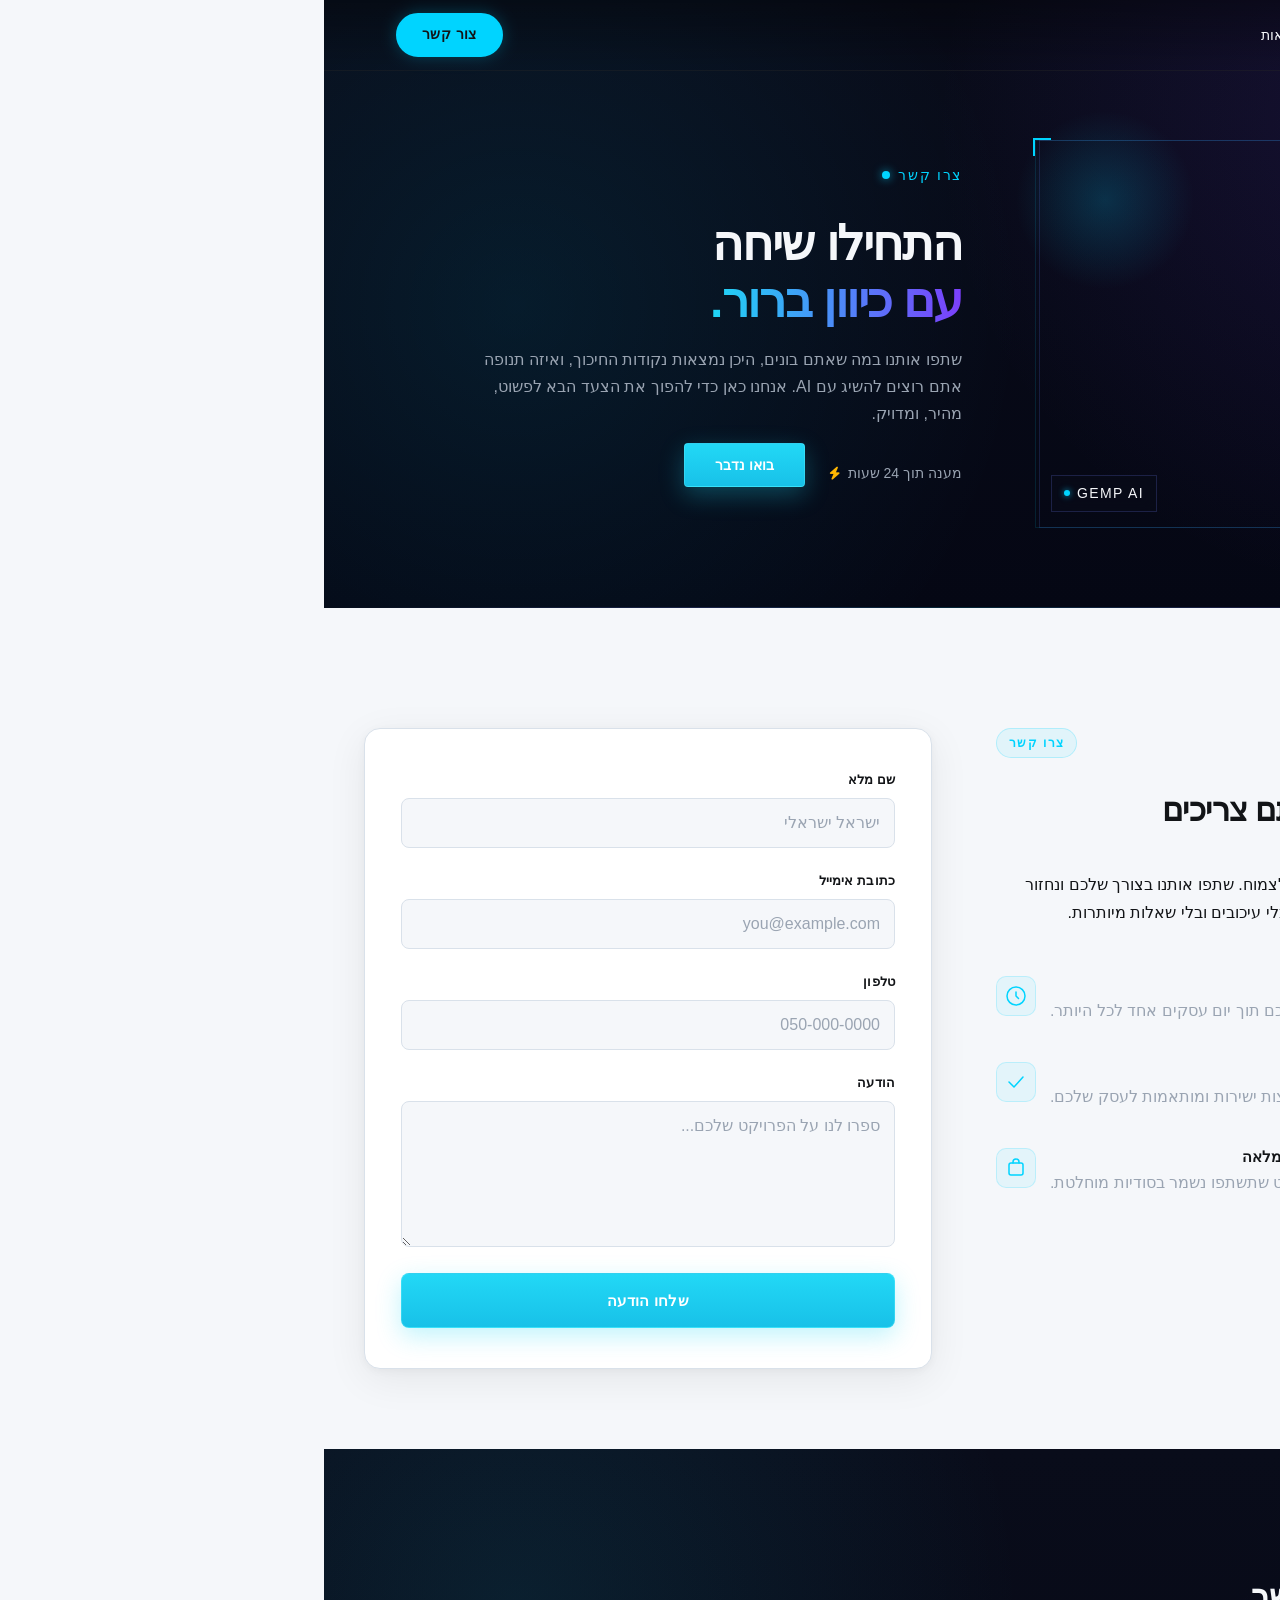
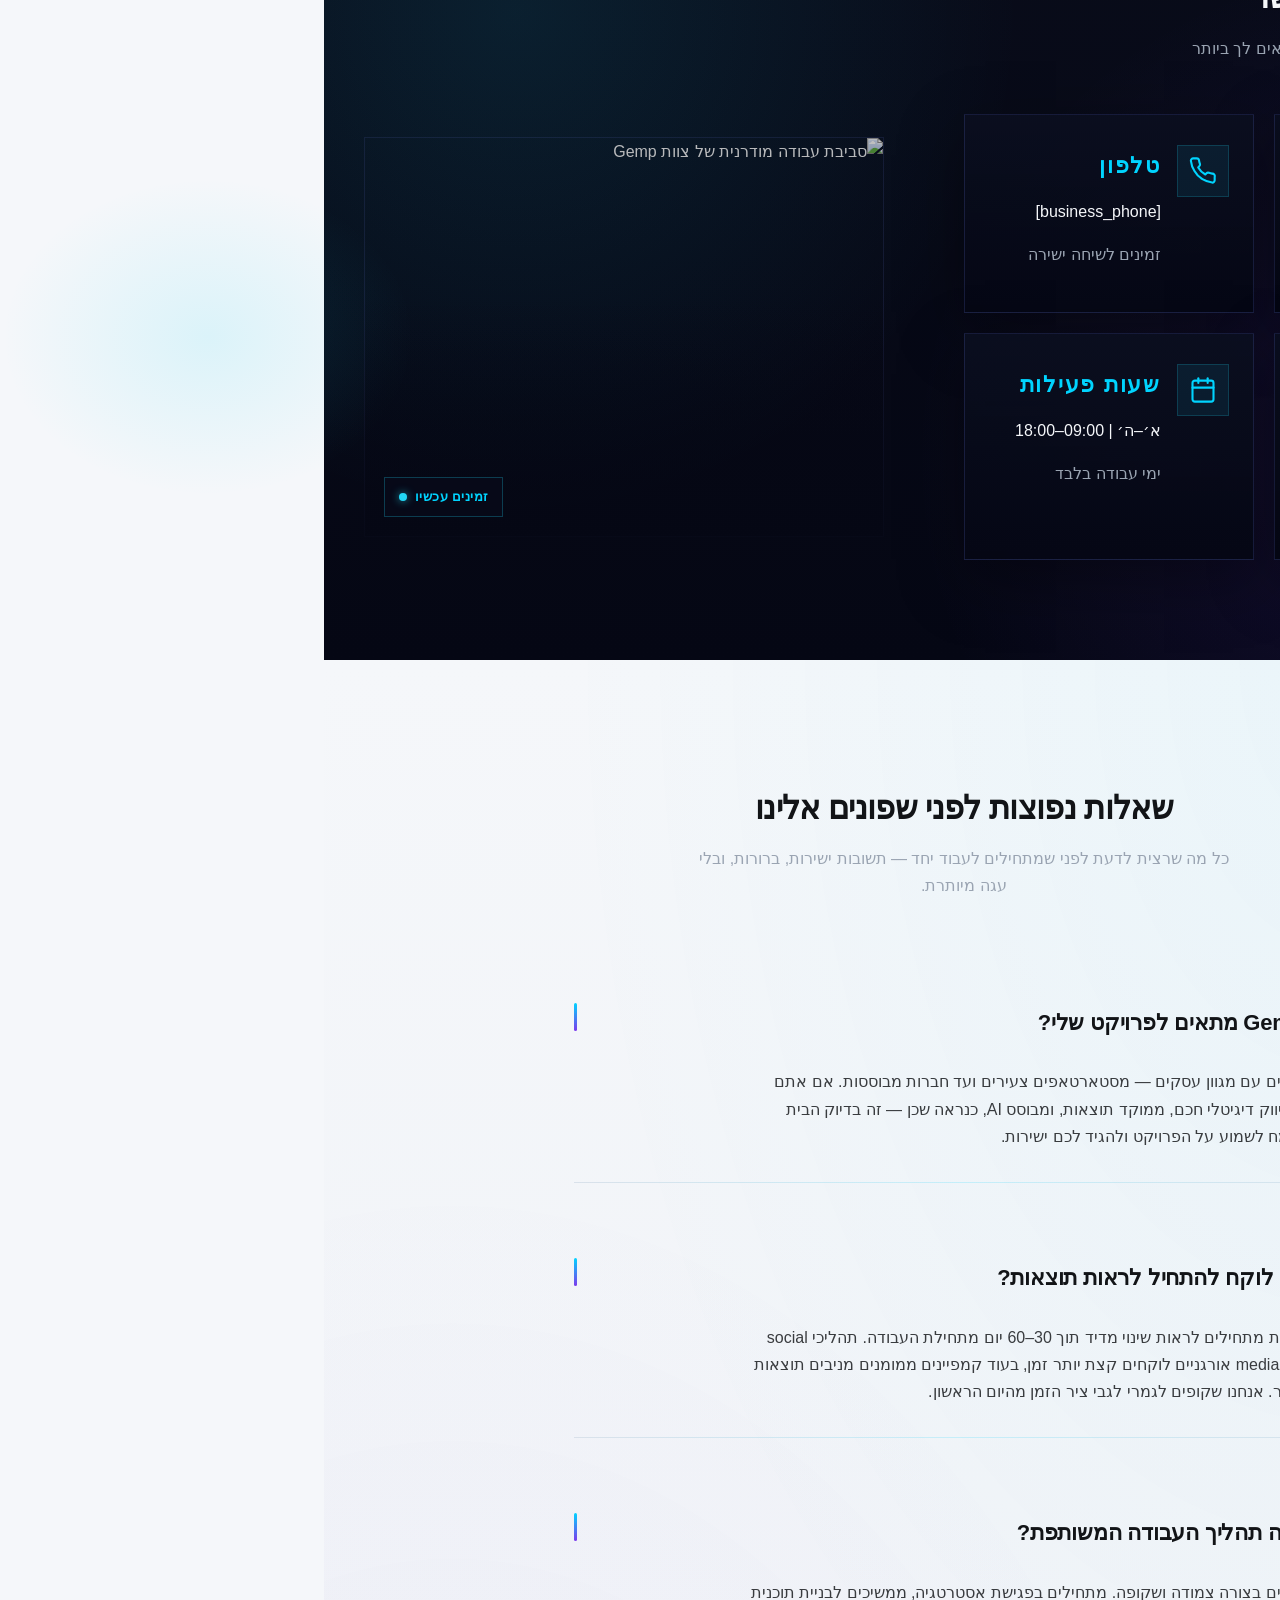
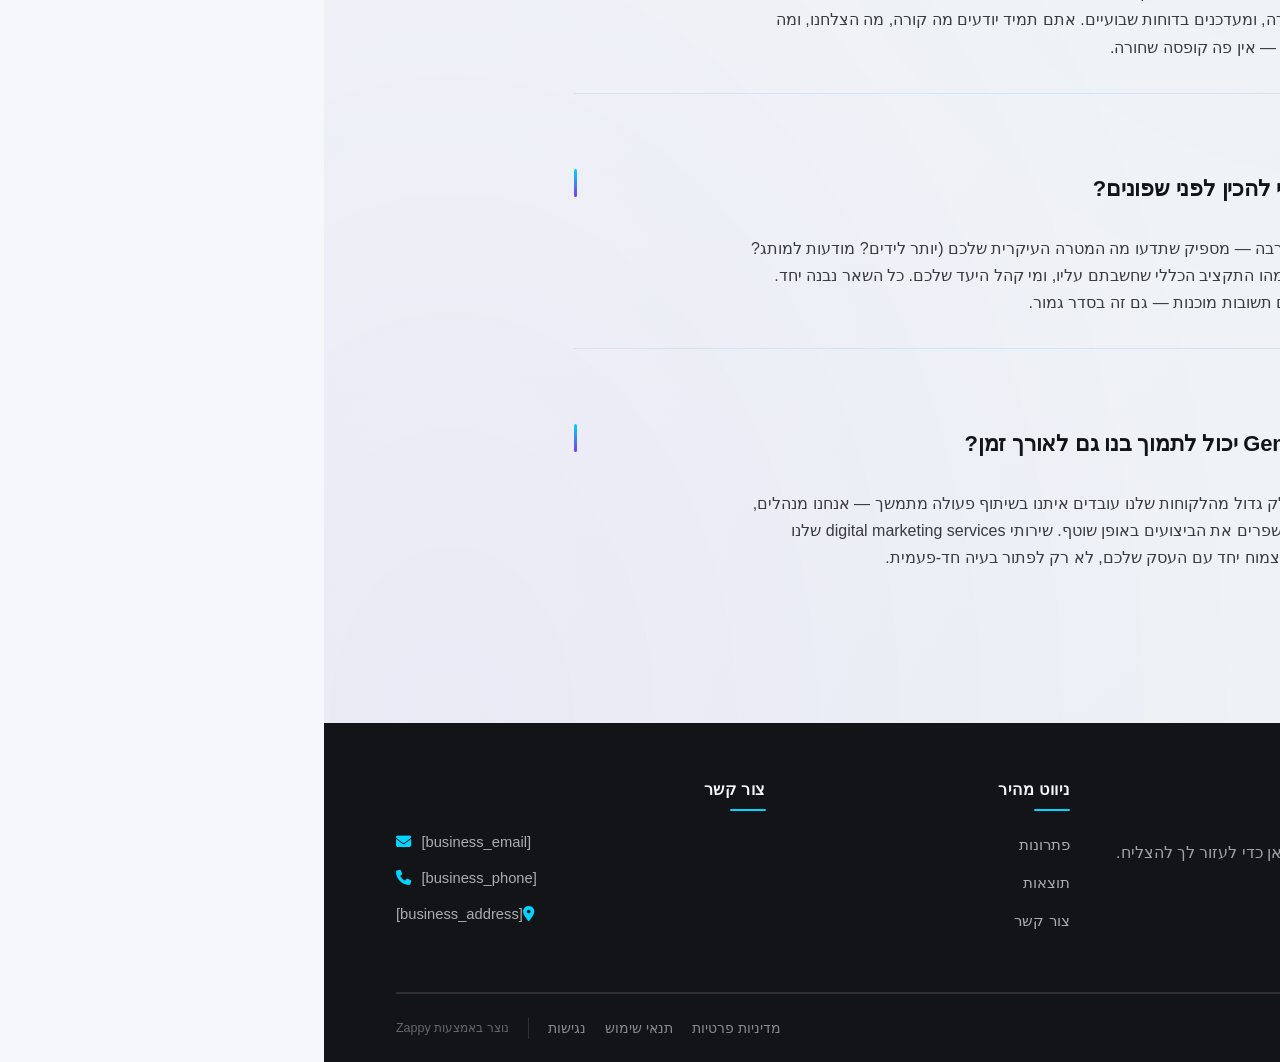
==== commit 4535258e: "Background sync: Progressive GitHub Sync" ====
--- a/contact.html
+++ b/contact.html
@@ -230,7 +230,7 @@
     <link rel="icon" type="image/png" sizes="512x512" href="/assets/favicon-512x512.png">
     <link rel="apple-touch-icon" href="/assets/apple-touch-icon.png">
     <!-- Cookie Consent -->
-    <link rel="stylesheet" href="https://cdn.jsdelivr.net/npm/vanilla-cookieconsent@3/dist/cookieconsent.css" />
+    <link rel="stylesheet" href="https://cdn.jsdelivr.net/npm/vanilla-cookieconsent@3/dist/cookieconsent.css">
     <script src="https://cdn.jsdelivr.net/npm/vanilla-cookieconsent@3/dist/cookieconsent.umd.js"></script>
     <!-- Mickidum Accessibility Toolbar -->
     <script src="https://cdn.jsdelivr.net/gh/mickidum/acc_toolbar/acctoolbar/acctoolbar.min.js"></script>
@@ -334,7 +334,7 @@
   <div class="nav-container">
     <div class="nav-right-group"><div class="nav-brand">
       <a href="/" class="logo-link">
-        <img src="/assets/business-logo.webp" alt="Gemp" class="logo" />
+        <img src="/assets/business-logo.webp" alt="Gemp" class="logo">
       </a>
     </div><ul class="nav-menu" id="navMenu"><li><a href="/solutions">פתרונות</a></li><li><a href="/results">תוצאות</a></li></ul></div>
 
@@ -775,7 +775,7 @@
 </script>
   
   <main>
-    <section class="contact-intro-section" data-layout-spec="צור קשר-intro" dir="rtl">
+    <section class="contact-intro-section" data-layout-spec="צור קשר-intro" dir="rtl" id="zappy-section-0">
   <div class="contact-intro-container">
     <!-- Text Column (RIGHT in RTL) -->
     <div class="contact-intro-text">
@@ -786,8 +786,8 @@
       <h1 class="contact-intro-heading">התחילו שיחה<br><span class="heading-accent">עם כיוון ברור.</span></h1>
       <p class="contact-intro-body">שתפו אותנו במה שאתם בונים, היכן נמצאות נקודות החיכוך, ואיזה תנופה אתם רוצים להשיג עם AI. אנחנו כאן כדי להפוך את הצעד הבא לפשוט, מהיר, ומדויק.</p>
       <div class="contact-intro-cta-row">
-        <a href="#contact-form" class="btn-primary contact-intro-btn">בואו נדבר</a>
-        <div class="contact-intro-meta">
+        <p class="zappy-editable"><a href="#contact-form" class="btn-primary contact-intro-btn" data-element-type="button" data-element-id="btn-1773835654546-83yuj5qhu" data-native-element="true" style="outline: none;">בואו נדבר</a>
+        </p><div class="contact-intro-meta">
           <span class="meta-icon"><i class="fas fa-bolt"></i></span>
           <small>מענה תוך 24 שעות</small>
         </div>
@@ -798,11 +798,11 @@
       <div class="visual-frame">
         <div class="visual-glow-top"></div>
         <div class="visual-glow-bottom"></div>
-        <img data-placeholder="contact-intro-image-1" data-context="Abstract dark technical line-art composition for an AI marketing agency contact page. Dark near-black background with fine cyan and violet geometric circuit-board lines, node points, and data flow paths. Minimalist, elegant, and technical. Subtle glow effects in cyan (#00D4FF) and violet (#7C3AED). No people, no text. Cinematic and premium mood." width="560" height="420" src="/assets/site-contact-intro-image-1.webp" alt="ויזואליה טכנית אלגנטית של ממשק AI" class="contact-intro-img">
+        <img data-placeholder="contact-intro-image-1" data-context="Abstract dark technical line-art composition for an AI marketing agency contact page. Dark near-black background with fine cyan and violet geometric circuit-board lines, node points, and data flow paths. Minimalist, elegant, and technical. Subtle glow effects in cyan (#00D4FF) and violet (#7C3AED). No people, no text. Cinematic and premium mood." width="560" height="420" src="/assets/site-contact-intro-image-1.webp" alt="ויזואליה טכנית אלגנטית של ממשק AI" class="contact-intro-img zappy-editable-image zappy-resizable-hover" data-element-type="image" data-element-id="img-1773835654565-ub7zipddx" data-resize-handler-attached="true" style="width: 516px !important; max-width: none !important; max-height: none !important; height: auto !important;">
         <div class="visual-border-overlay"></div>
         <div class="visual-corner visual-corner--tl"></div>
         <div class="visual-corner visual-corner--br"></div>
-        <div class="visual-tag">
+        <div class="visual-tag" style="">
           <span class="tag-dot"></span>
           <small>Gemp AI</small>
         </div>
@@ -1029,7 +1029,7 @@
 </section>
   </main>
   
-  <footer class="site-footer"><div class="footer-container"><div class="footer-top"><div class="footer-col footer-brand"><img src="/assets/business-logo.webp" alt="Gemp" class="logo" /><p class="footer-tagline">פתרונות מקצועיים לכל צורך. אנחנו כאן כדי לעזור לך להצליח.</p><div class="footer-social"><a href="[facebook_handle]" aria-label="Facebook"><i class="fab fa-facebook-f"></i></a><a href="[instagram_handle]" aria-label="Instagram"><i class="fab fa-instagram"></i></a><a href="[whatsapp_handle]" aria-label="WhatsApp"><i class="fab fa-whatsapp"></i></a></div></div><div class="footer-col footer-links"><h4 class="footer-heading">ניווט מהיר</h4><ul><li><a href="/solutions">פתרונות</a></li><li><a href="/results">תוצאות</a></li><li><a href="/contact">צור קשר</a></li></ul></div><div class="footer-col footer-contact"><h4 class="footer-heading">צור קשר</h4><ul class="contact-list"><li><i class="fas fa-envelope"></i><a href="mailto:[business_email]">[business_email]</a></li><li><i class="fas fa-phone"></i><a href="tel:[business_phone]">[business_phone]</a></li><li><a href="/"><i class="fas fa-map-marker-alt"></i><span>[business_address]</span></a></li></ul></div></div><div class="footer-bottom"><div class="footer-copyright">© 2026 Gemp. כל הזכויות שמורות.</div><div class="footer-legal"><a href="/privacy">מדיניות פרטיות</a><a href="/terms">תנאי שימוש</a><a href="/accessibility">נגישות</a><a href="https://zappy5.com" target="_blank" class="zappy-attribution">נוצר באמצעות Zappy</a></div></div></div></footer>
+  <footer class="site-footer"><div class="footer-container"><div class="footer-top"><div class="footer-col footer-brand"><img src="/assets/business-logo.webp" alt="Gemp" class="logo"><p class="footer-tagline">פתרונות מקצועיים לכל צורך. אנחנו כאן כדי לעזור לך להצליח.</p><div class="footer-social"><a href="[facebook_handle]" aria-label="Facebook"><i class="fab fa-facebook-f"></i></a><a href="[instagram_handle]" aria-label="Instagram"><i class="fab fa-instagram"></i></a><a href="[whatsapp_handle]" aria-label="WhatsApp"><i class="fab fa-whatsapp"></i></a></div></div><div class="footer-col footer-links"><h4 class="footer-heading">ניווט מהיר</h4><ul><li><a href="/solutions">פתרונות</a></li><li><a href="/results">תוצאות</a></li><li><a href="/contact">צור קשר</a></li></ul></div><div class="footer-col footer-contact"><h4 class="footer-heading">צור קשר</h4><ul class="contact-list"><li><i class="fas fa-envelope"></i><a href="mailto:[business_email]">[business_email]</a></li><li><i class="fas fa-phone"></i><a href="tel:[business_phone]">[business_phone]</a></li><li><a href="/"><i class="fas fa-map-marker-alt"></i><span>[business_address]</span></a></li></ul></div></div><div class="footer-bottom"><div class="footer-copyright">© 2026 Gemp. כל הזכויות שמורות.</div><div class="footer-legal"><a href="/privacy">מדיניות פרטיות</a><a href="/terms">תנאי שימוש</a><a href="/accessibility">נגישות</a><a href="https://zappy5.com" target="_blank" class="zappy-attribution">נוצר באמצעות Zappy</a></div></div></div></footer>
   
   <a href="https://wa.me/[whatsapp_handle]" class="whatsapp-float" aria-label="WhatsApp">
     <i class="fab fa-whatsapp"></i>
